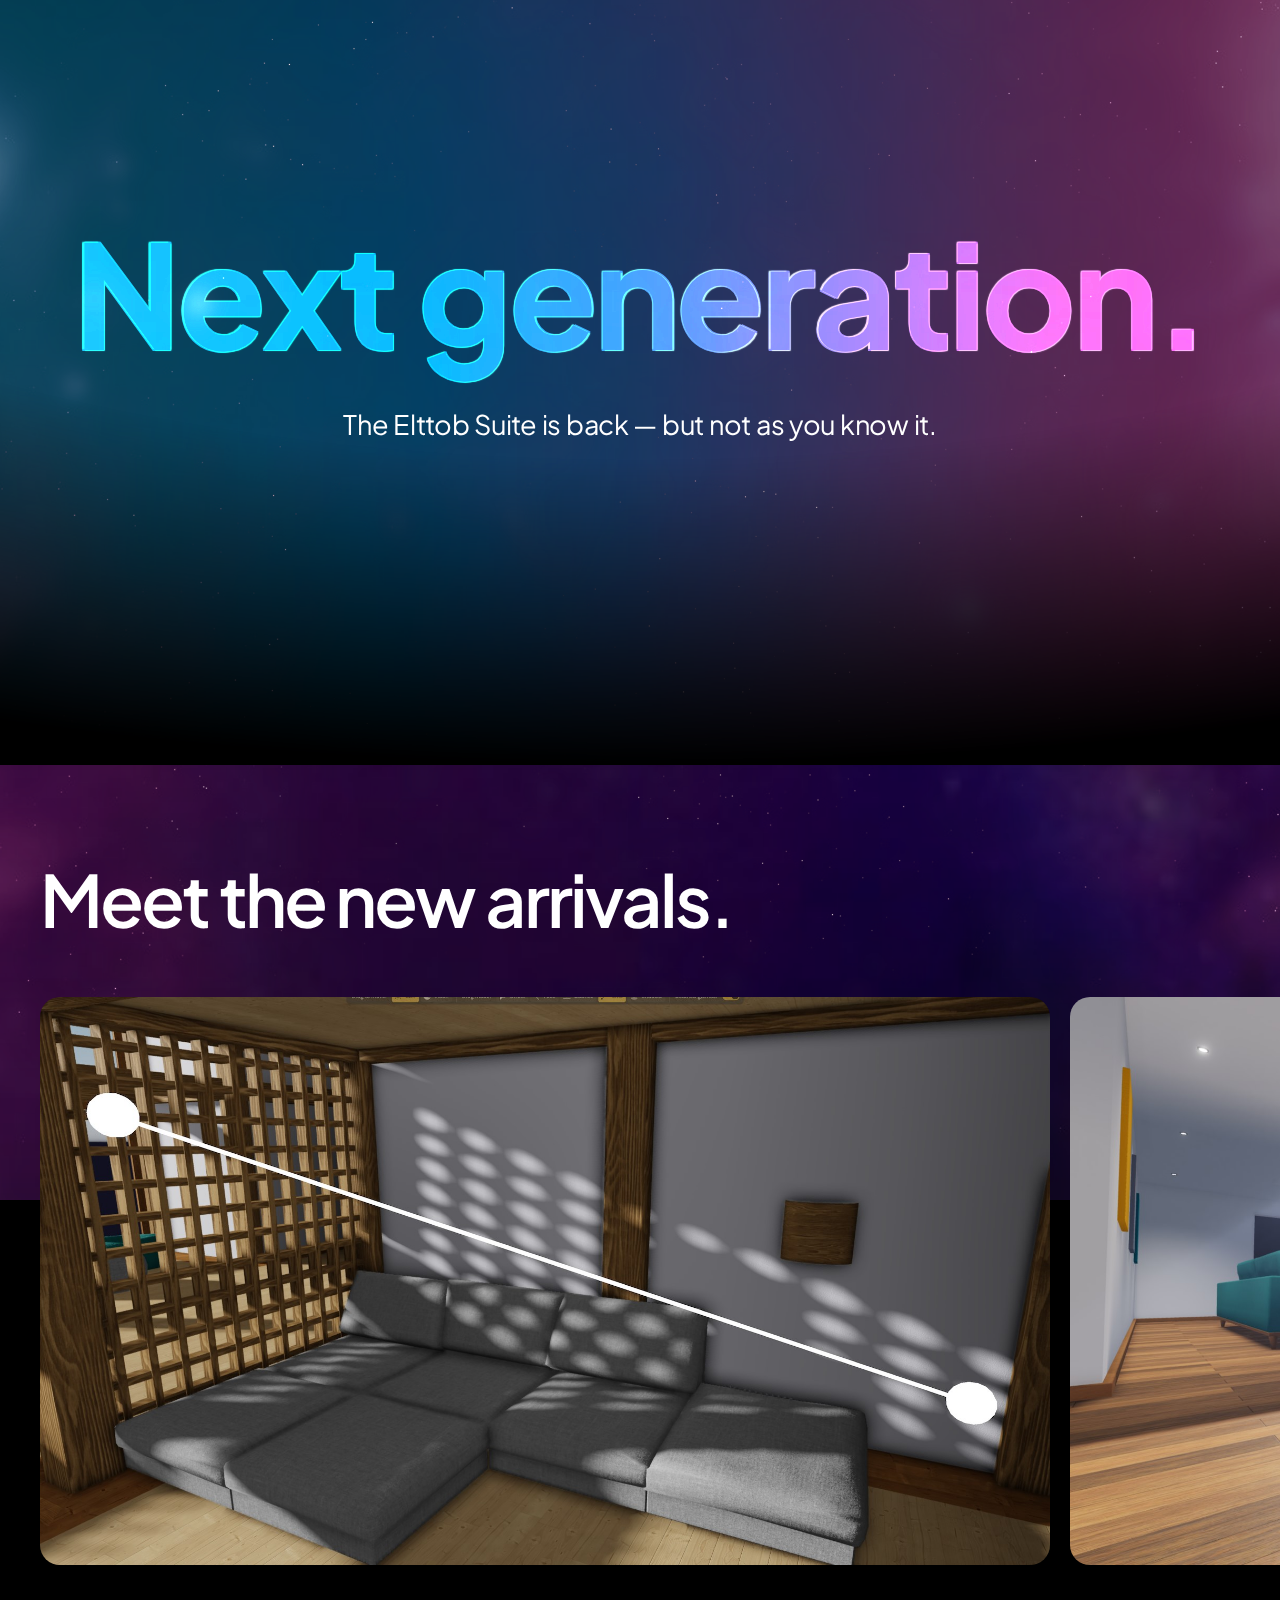
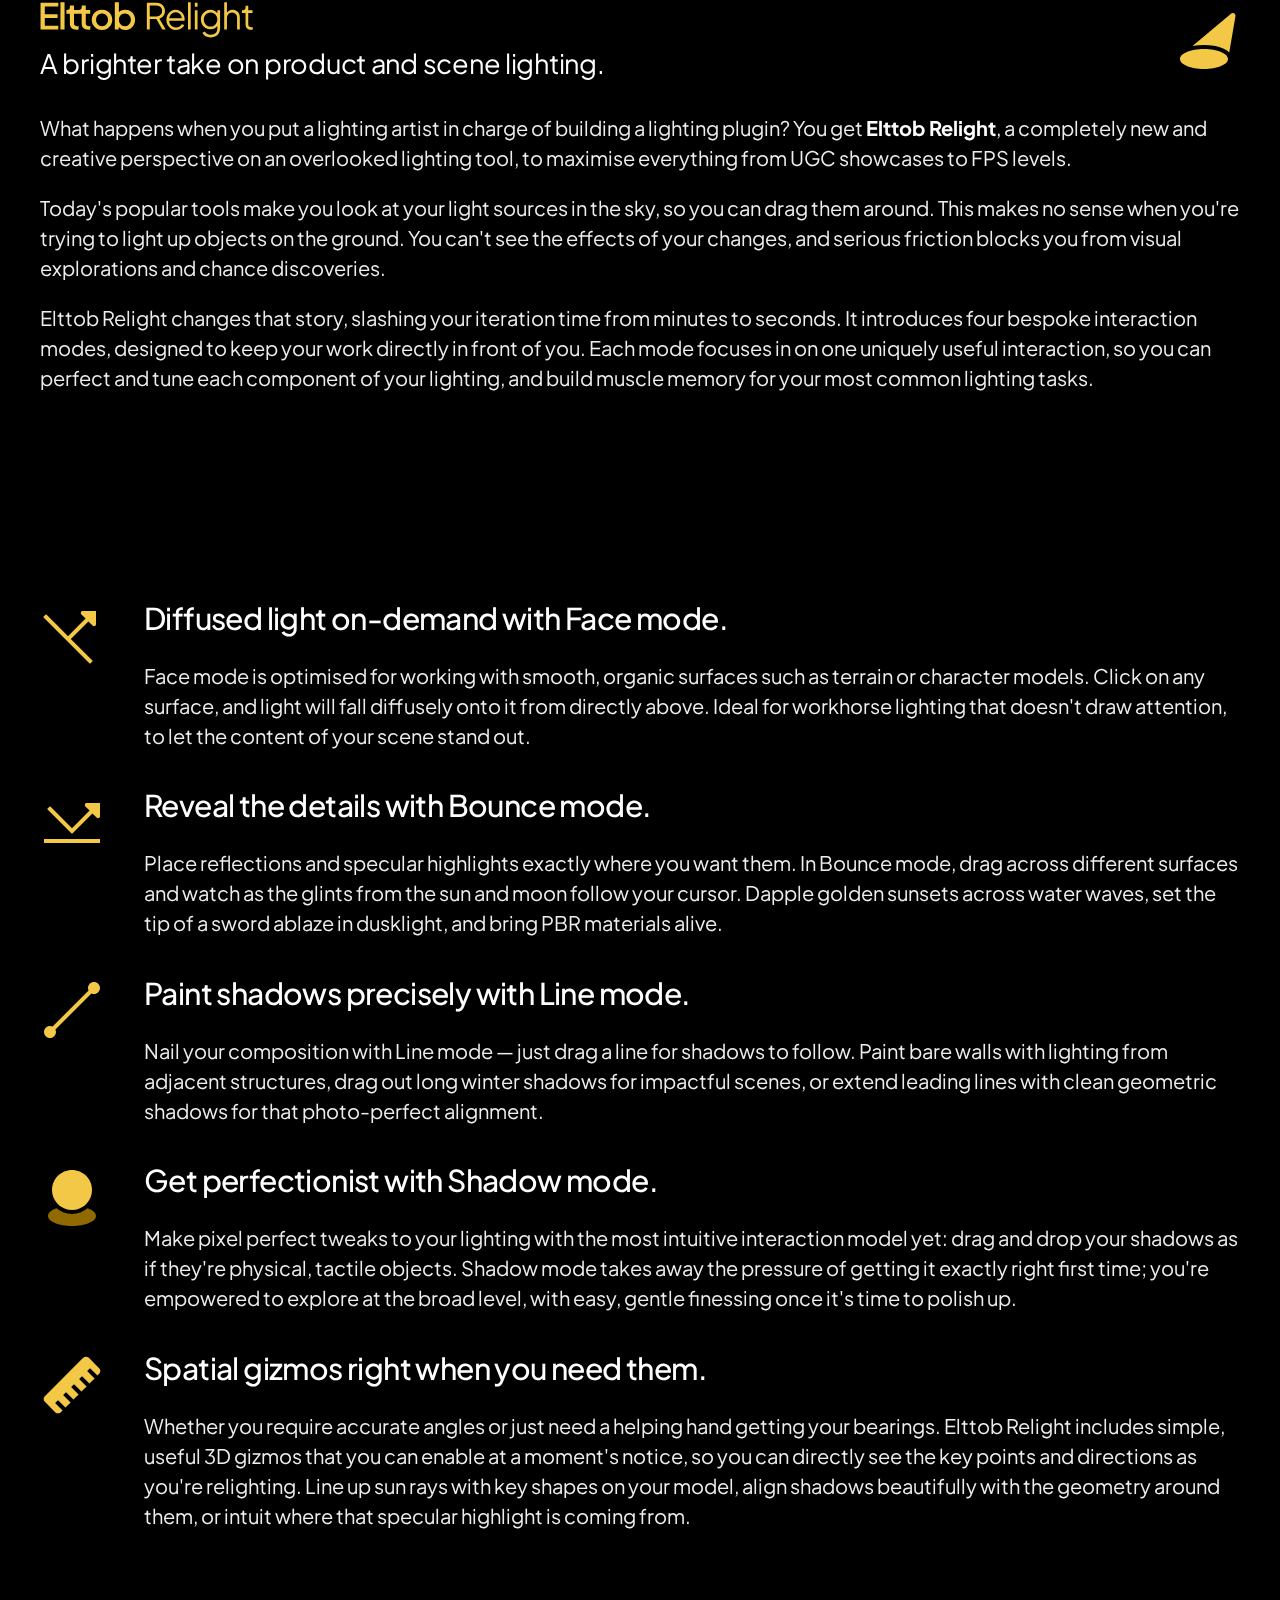
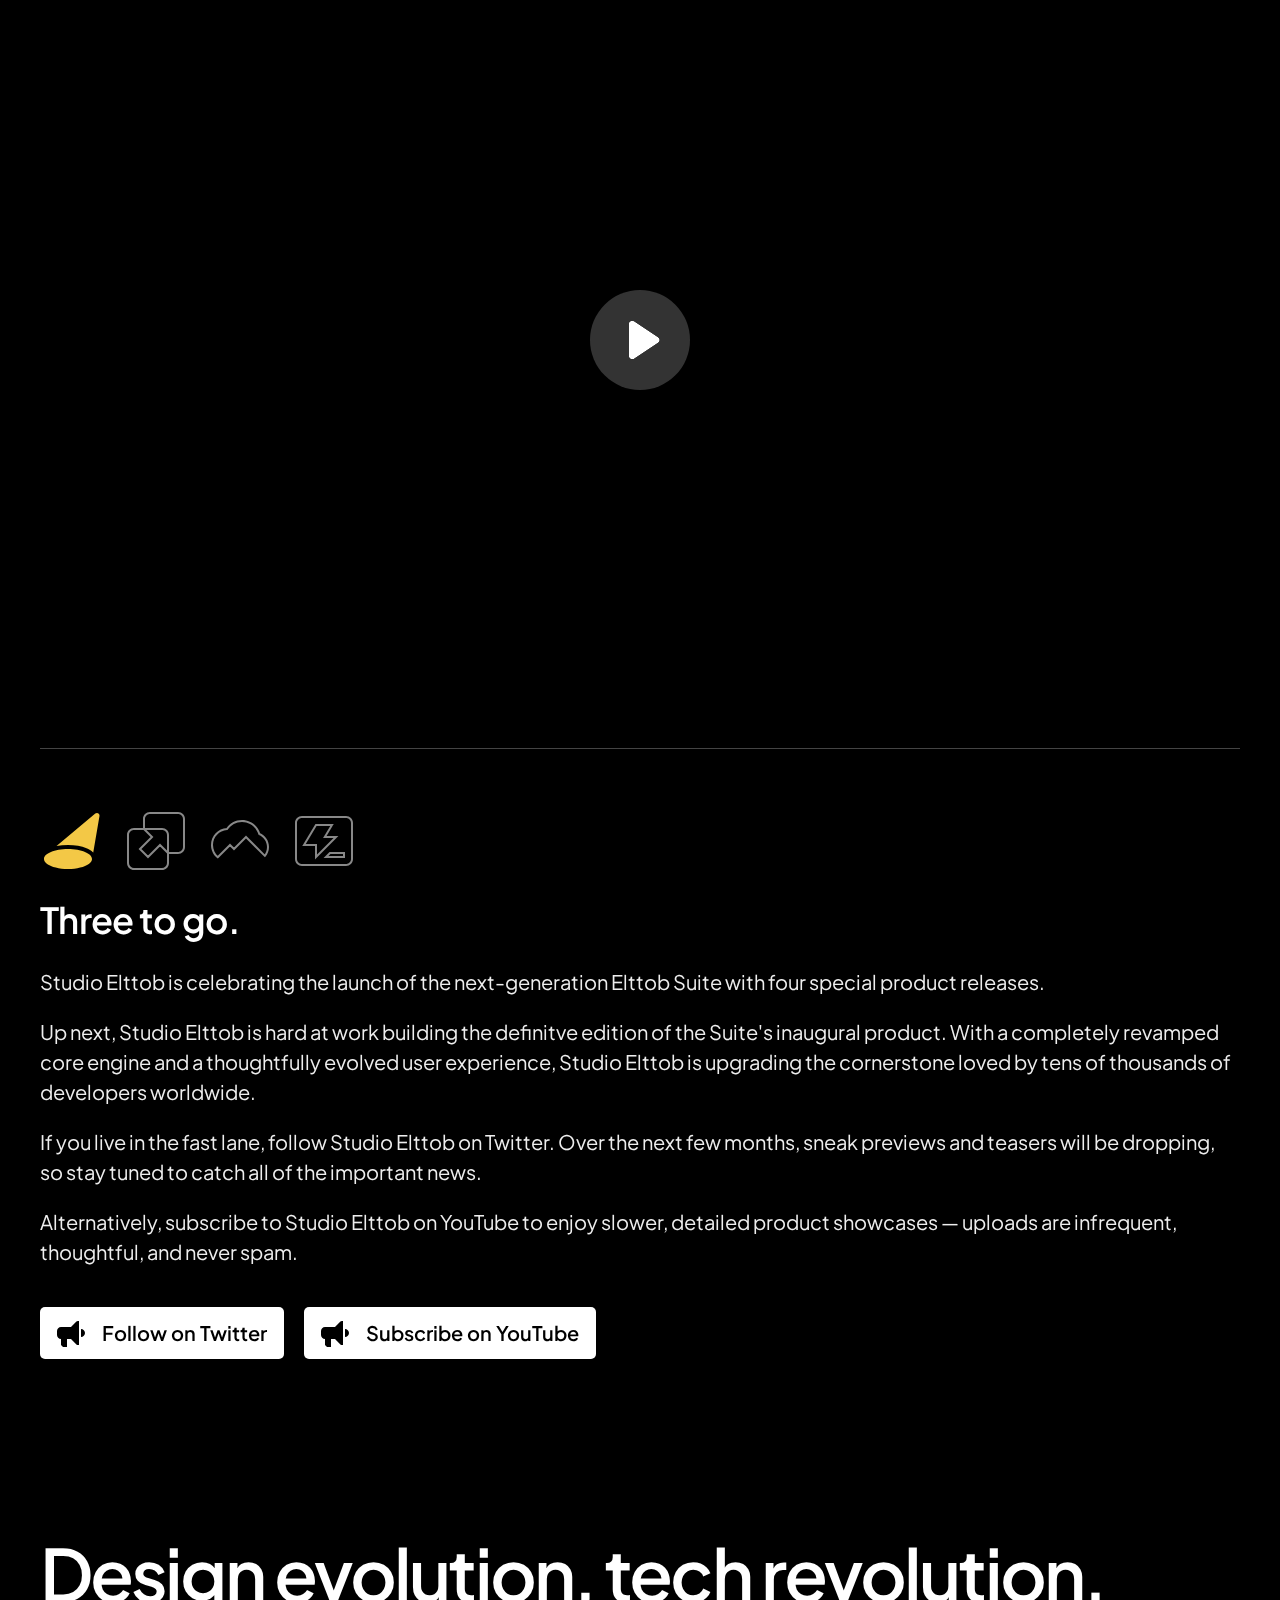
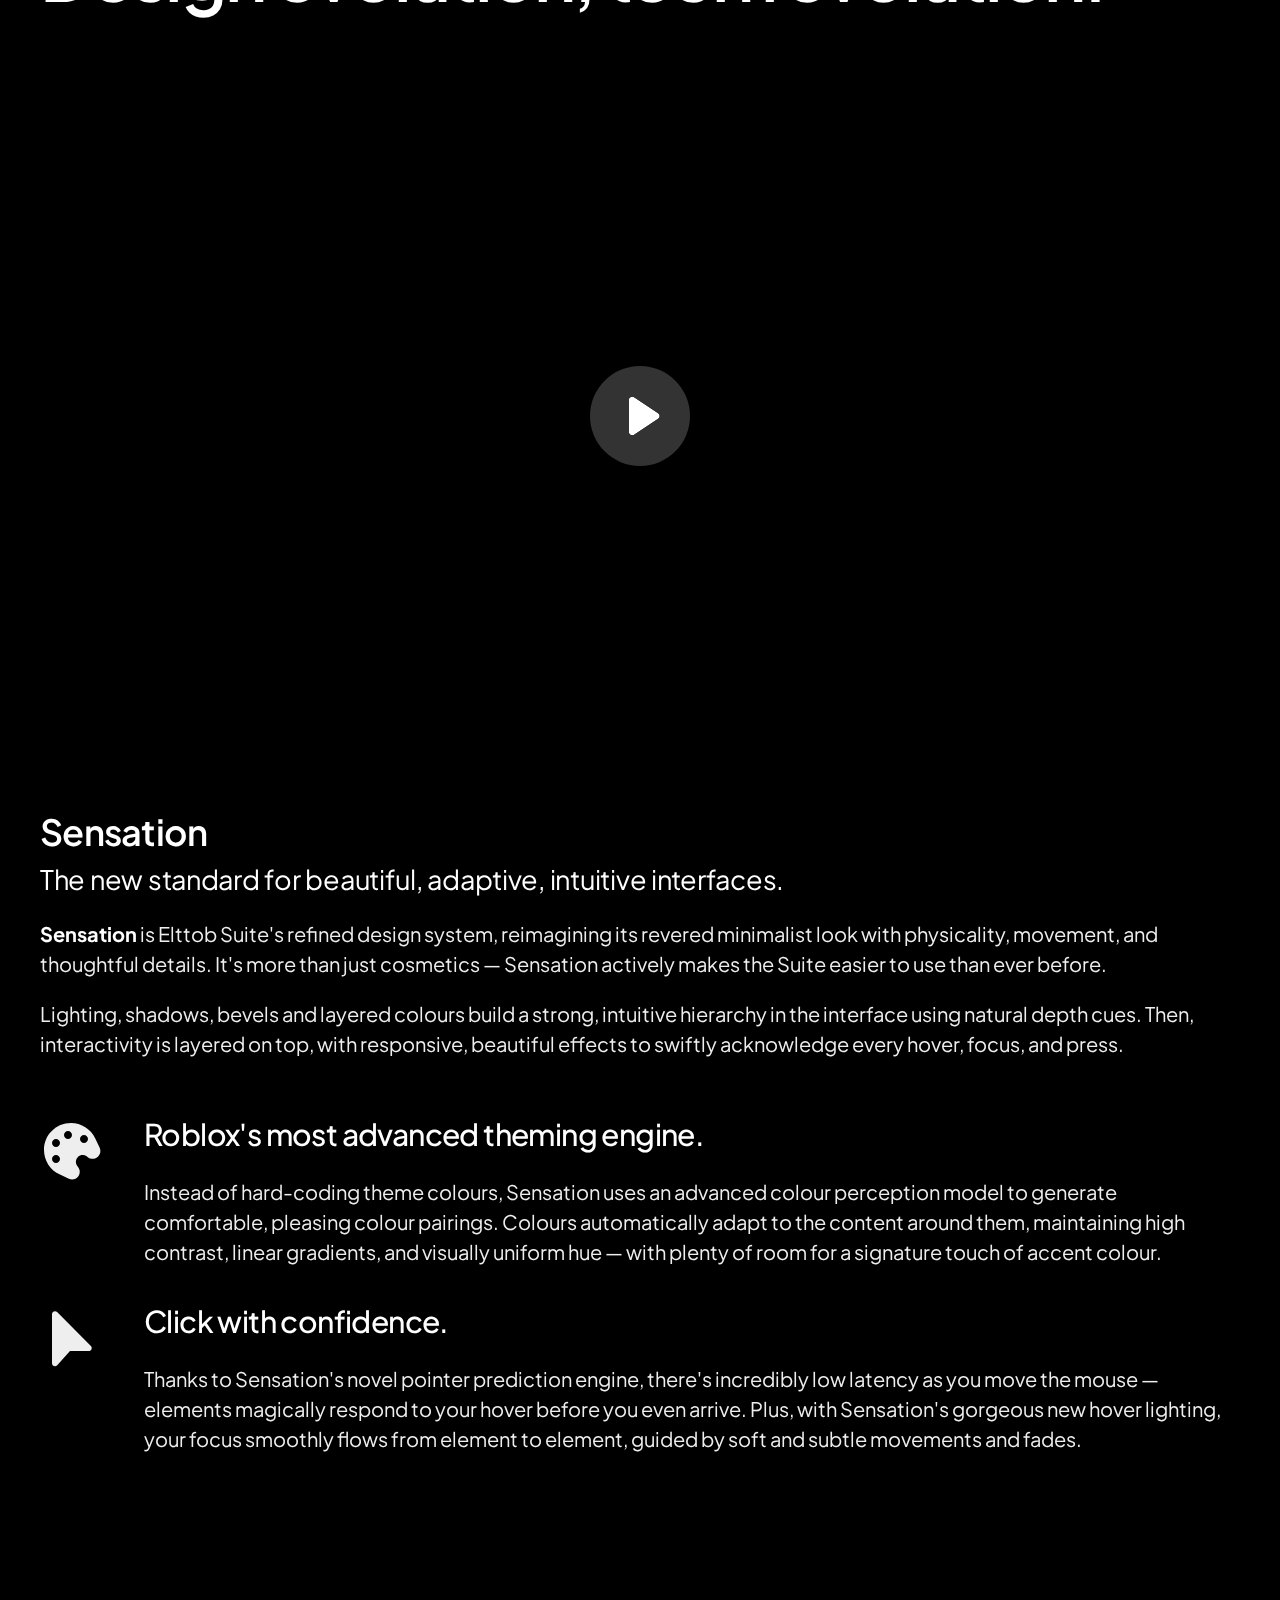
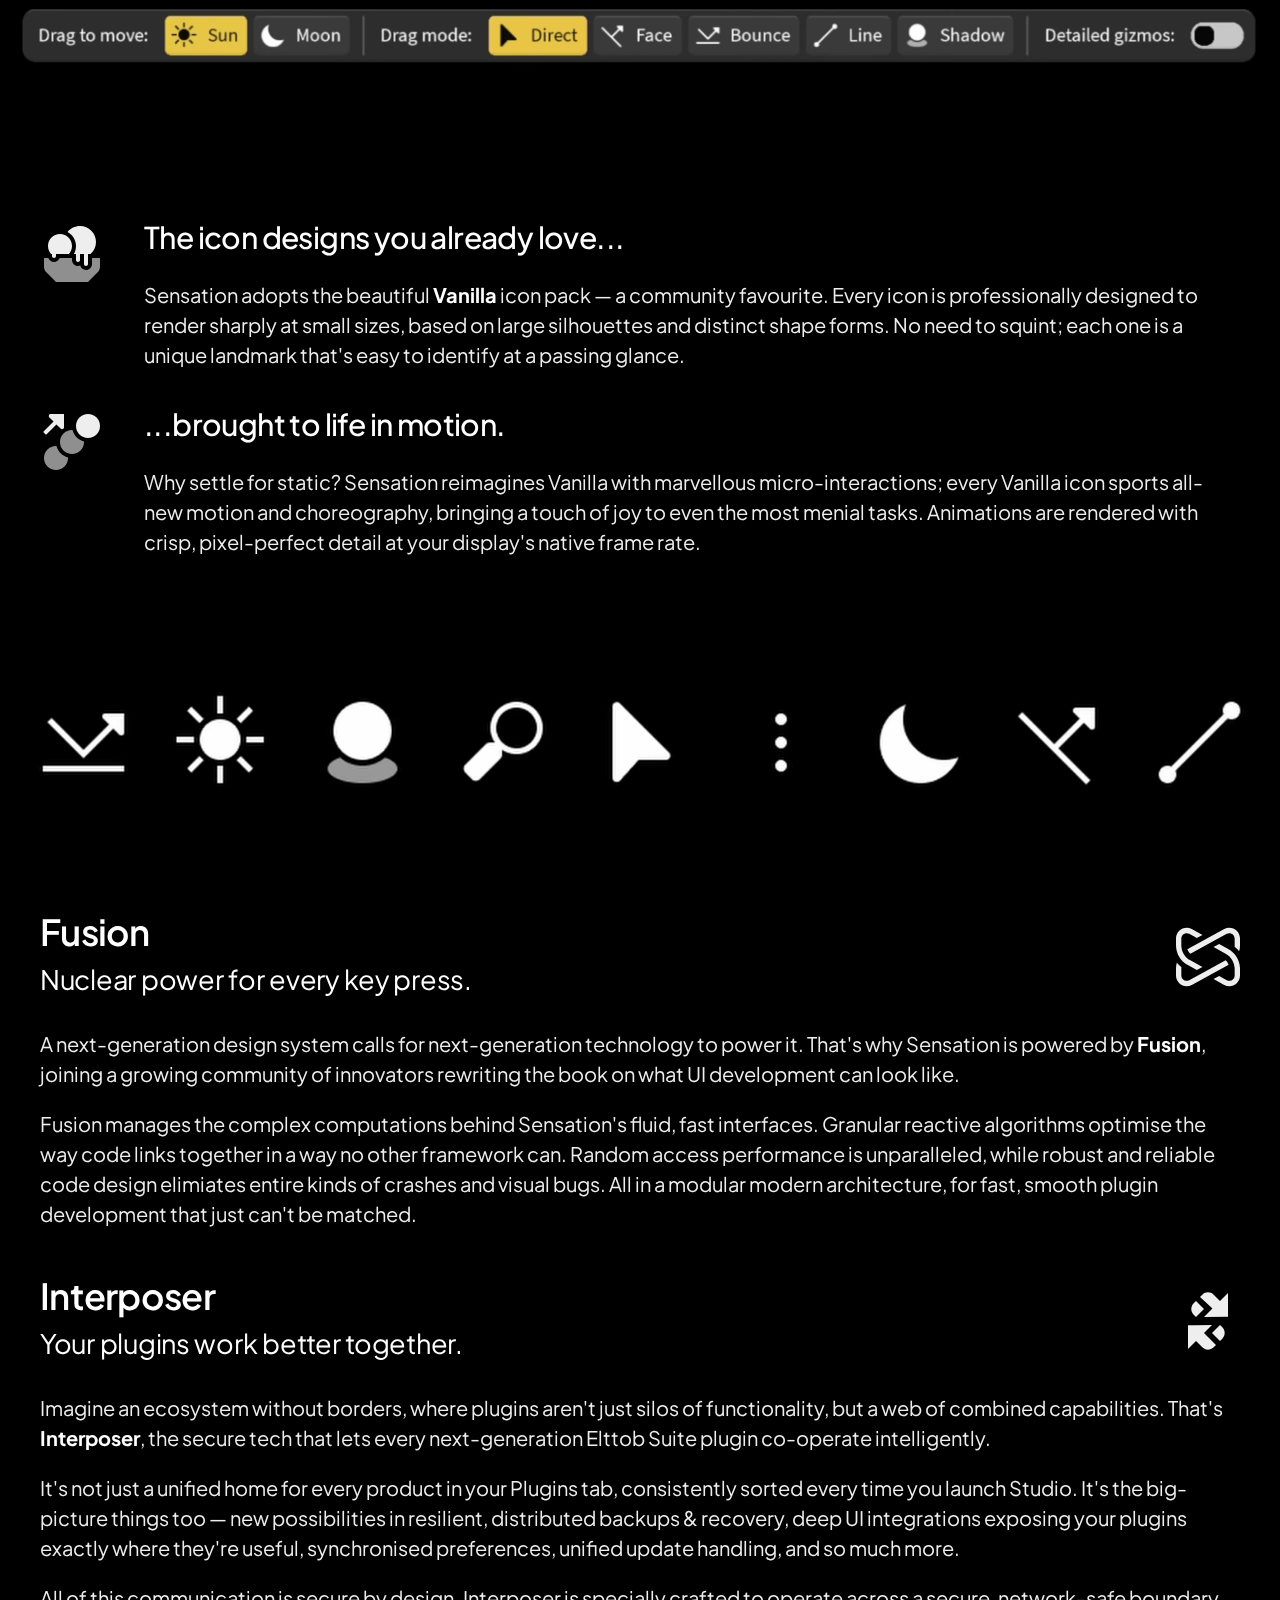
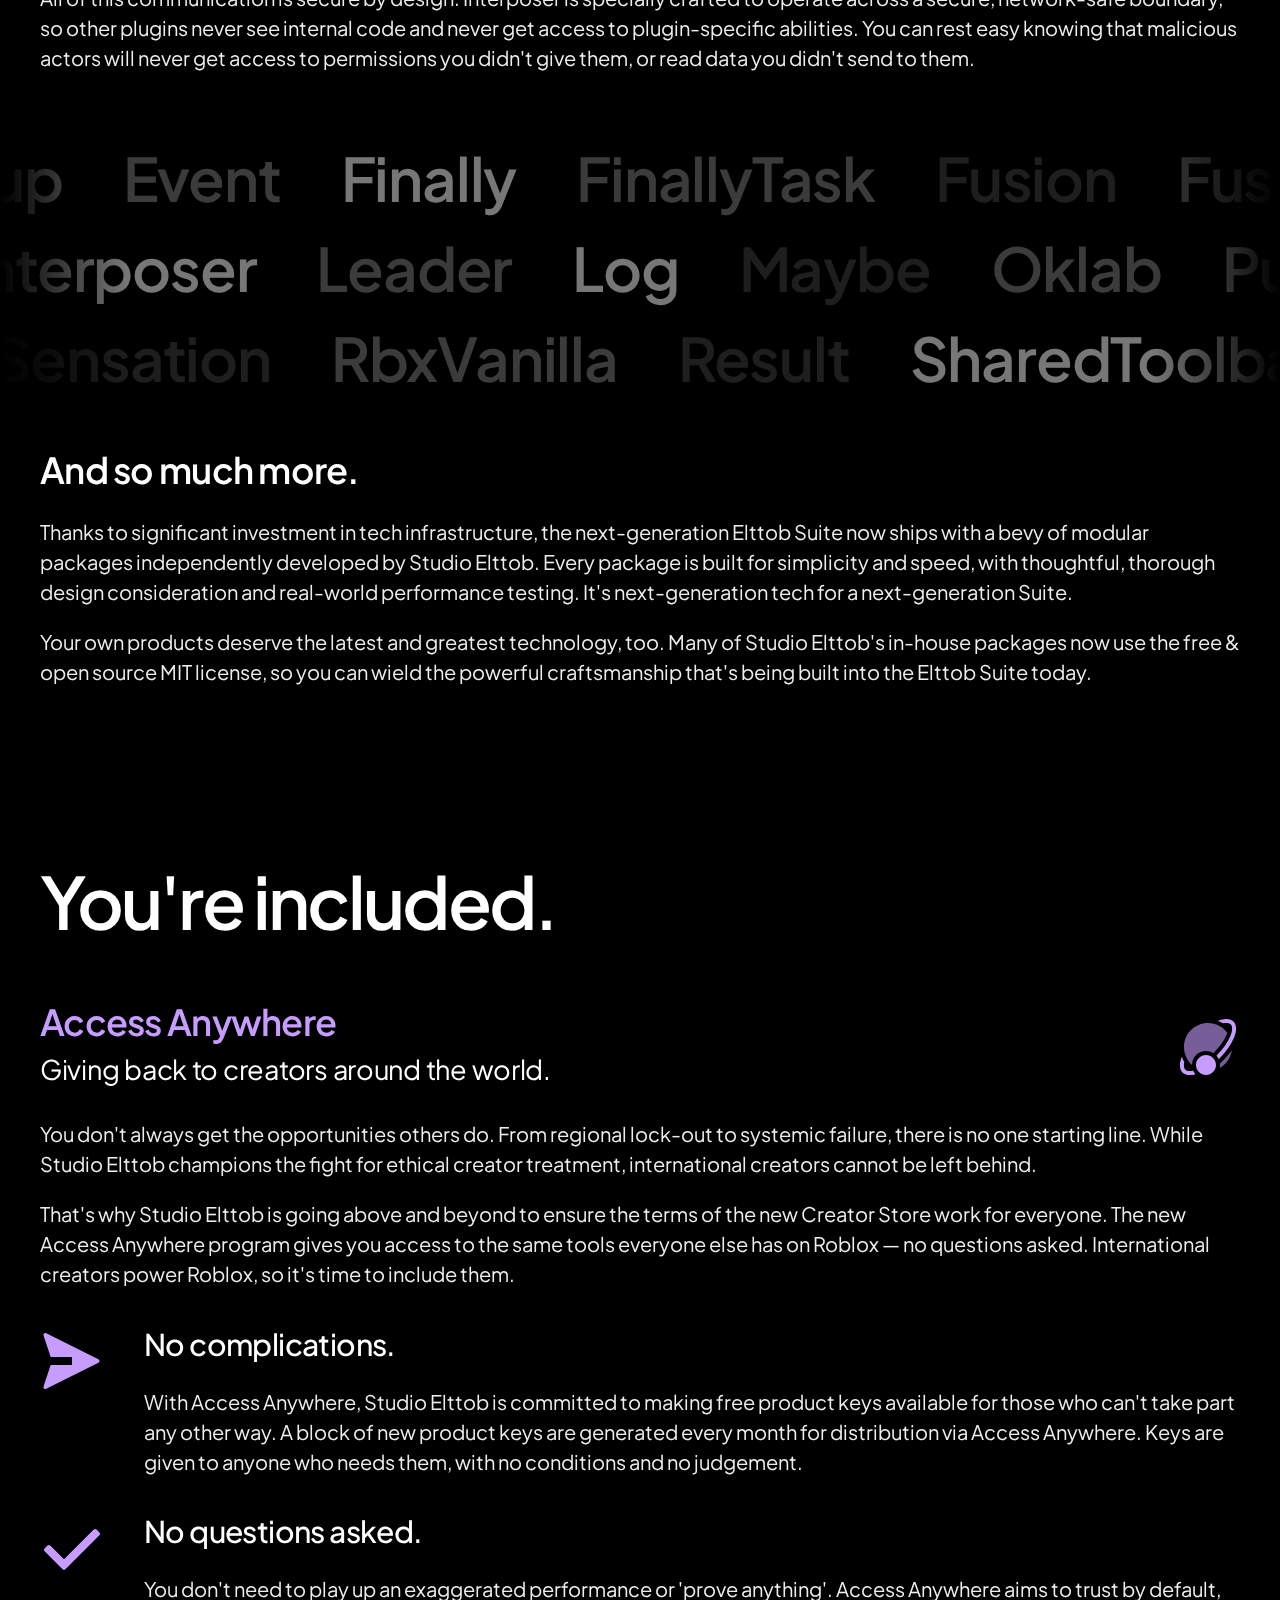
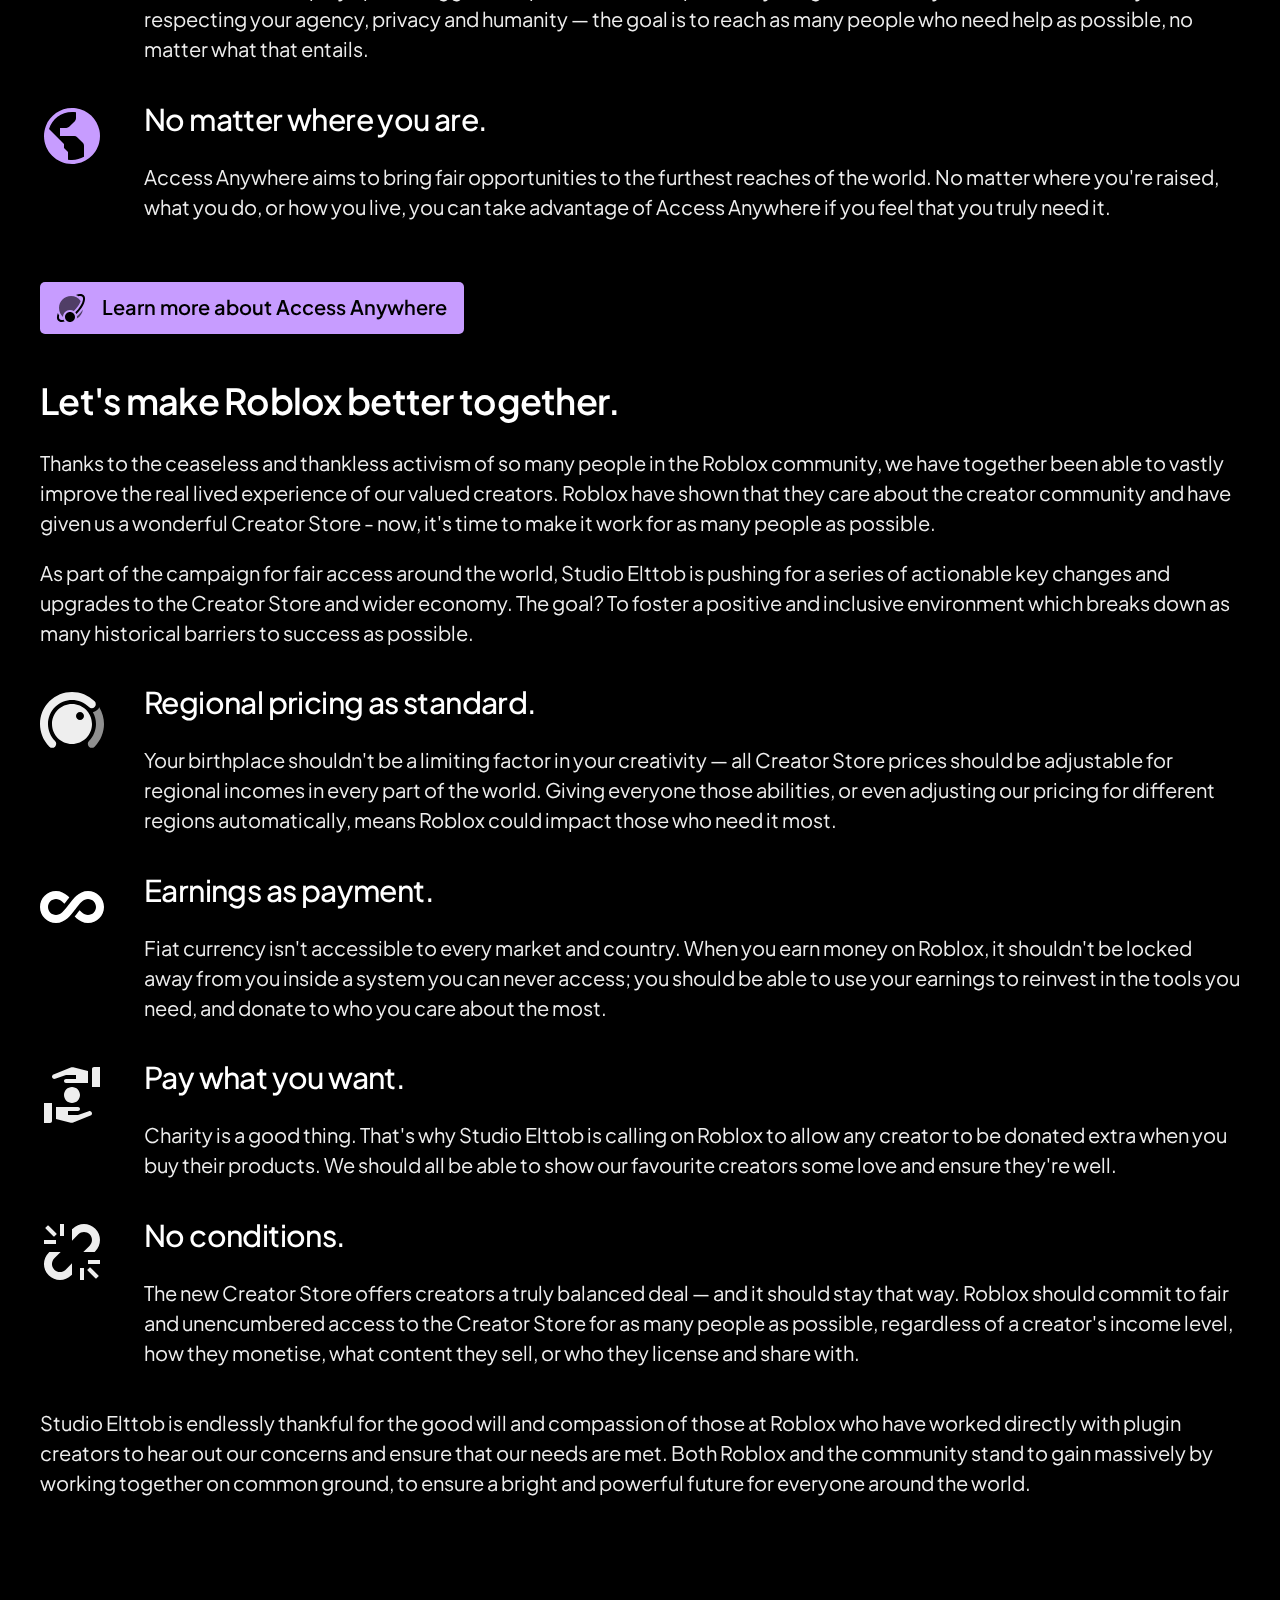
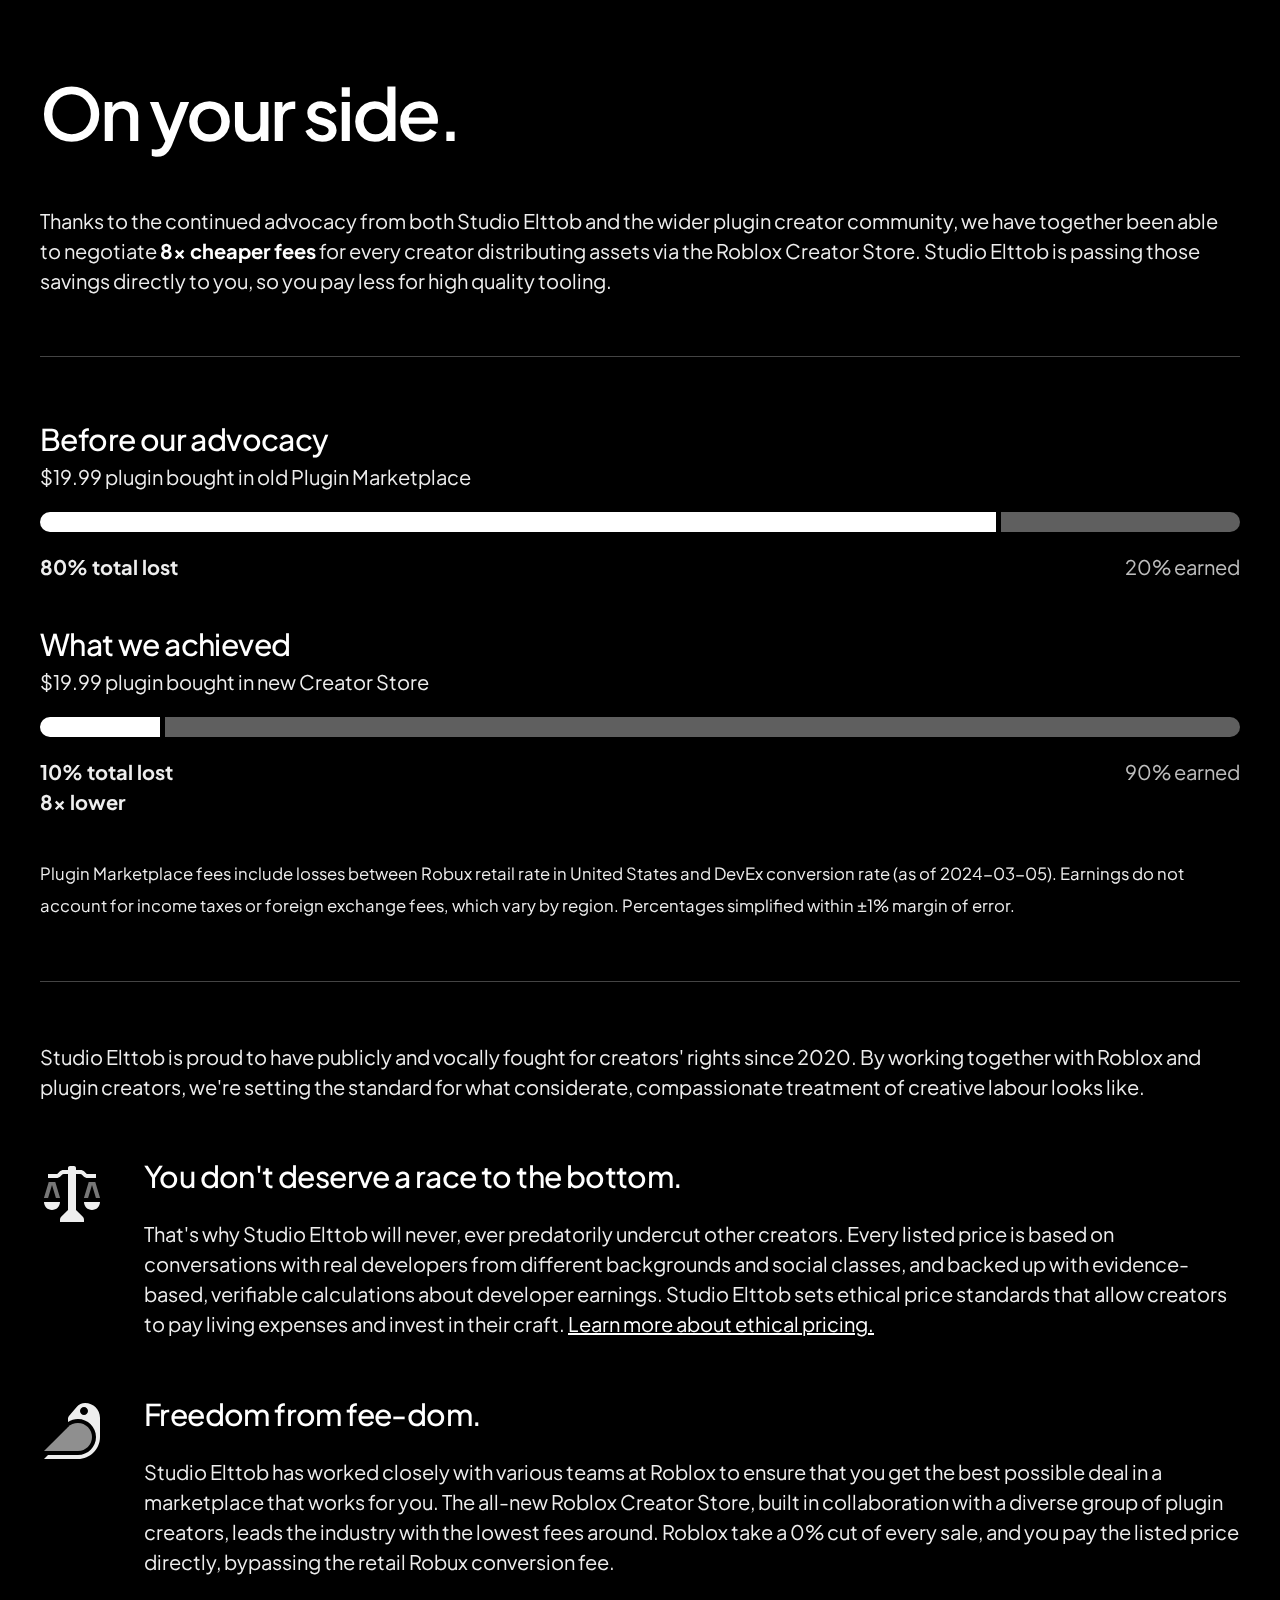
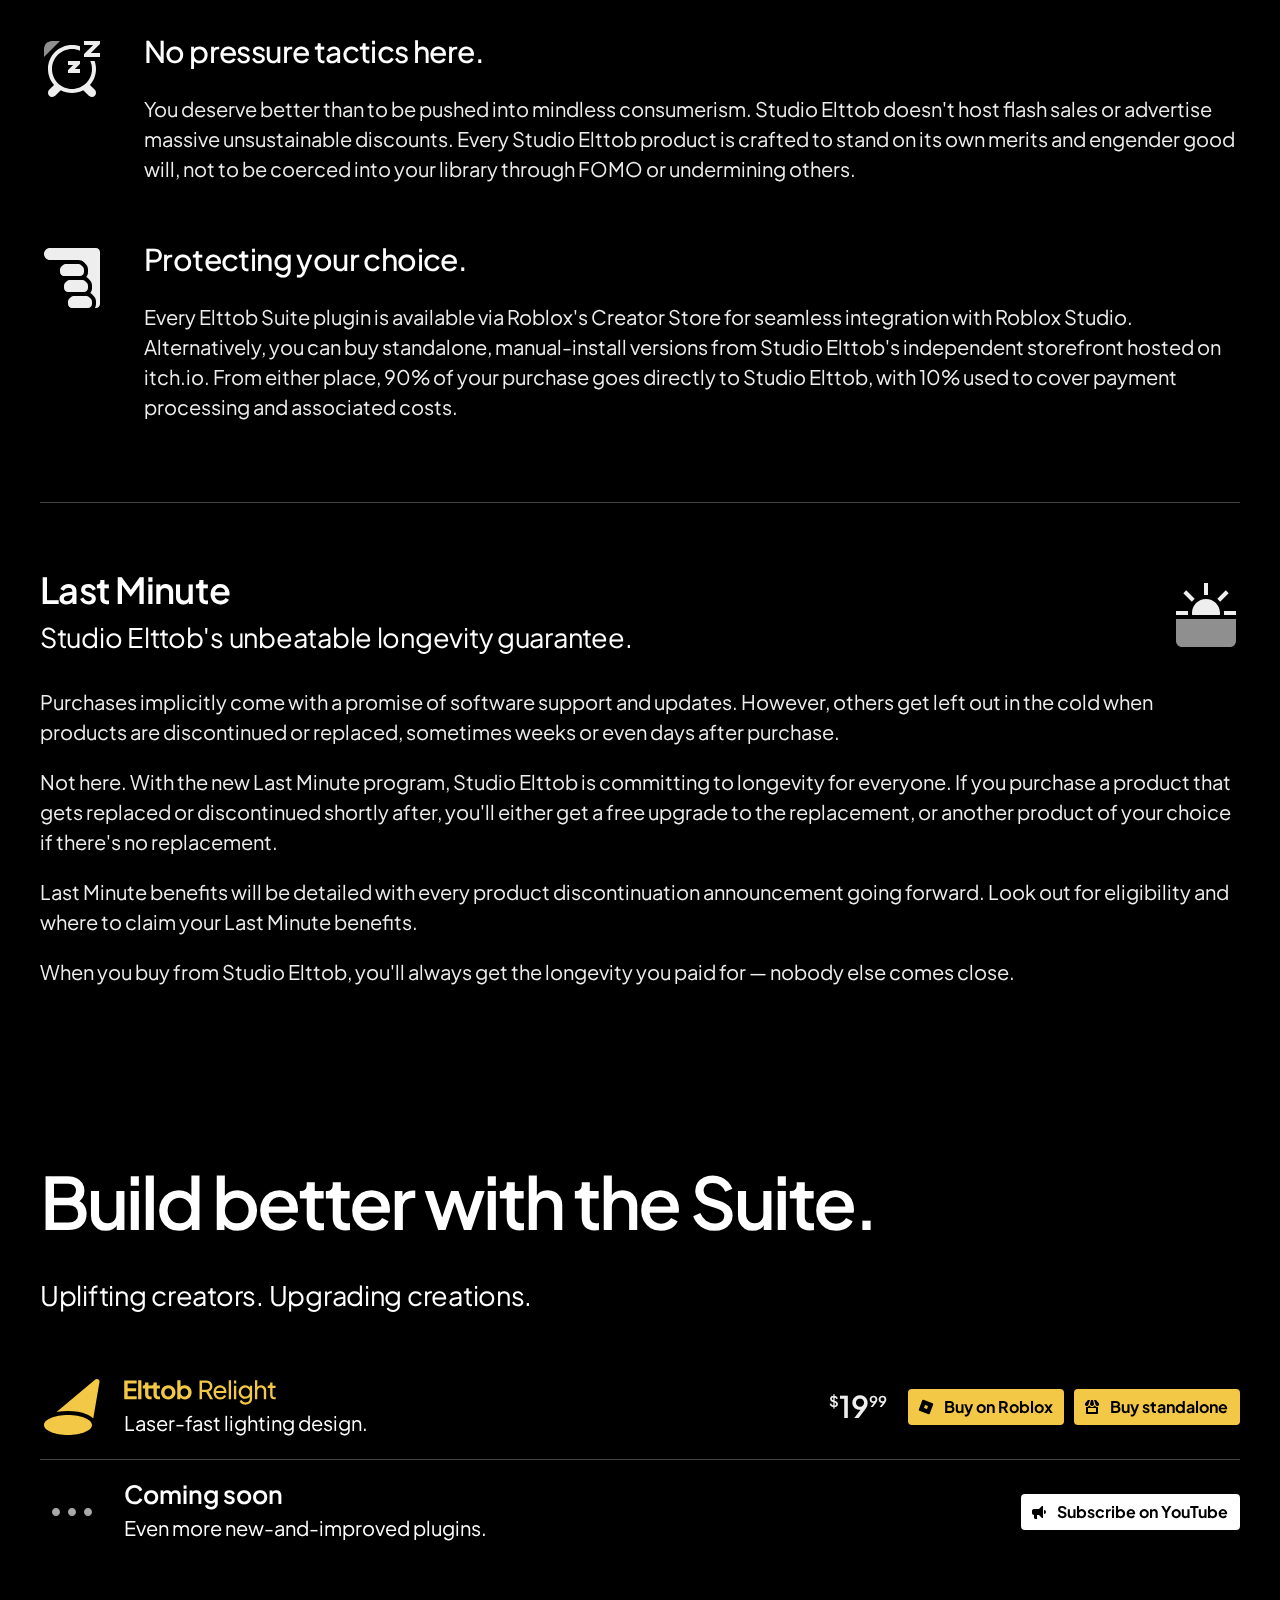
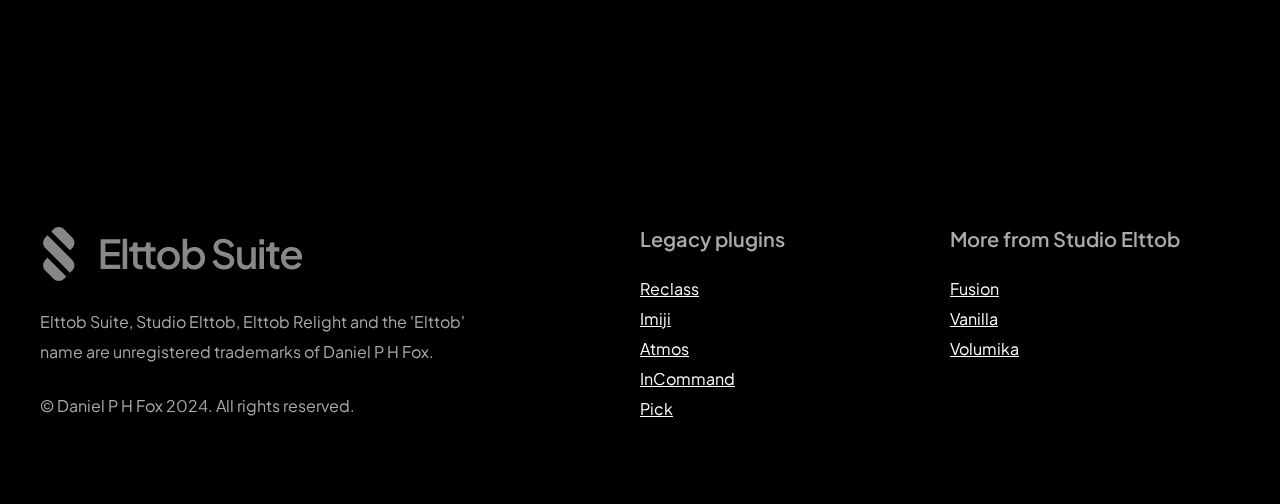
==== next-generation/index.html @ 1041ecb8 "Next-generation launch" ====
<!DOCTYPE html>
<html lang="en">
	<head>
		<meta charset="UTF-8">
		<meta http-equiv="X-UA-Compatible" content="IE=edge">
		<meta name="viewport" content="width=device-width, initial-scale=1.0">
		<meta name="darkreader-lock">
		<title>Next generation &mdash; Elttob Suite</title>

		<link rel="stylesheet" href="style.css">
		<link rel="preconnect" href="https://fonts.googleapis.com">
		<link rel="preconnect" href="https://fonts.gstatic.com" crossorigin>
		<link href="https://fonts.googleapis.com/css2?family=Plus+Jakarta+Sans:ital,wght@0,200..800;1,200..800&display=swap" rel="stylesheet">
		<link rel="icon" href="favicon.svg">
		<link rel="stylesheet" href="lib/lite-youtube-embed-v0.3.0/lite-yt-embed.css" />
		<script fetchpriority="low" defer src="lib/lite-youtube-embed-v0.3.0/lite-yt-embed.js"></script>
		<script src="gallery.js" defer></script>
	</head>
	<body>
		<header>
			<div class="background-fade">
				<div></div>
				<div></div>
				<div></div>
			</div>
			<hgroup>
				<h1>Next generation.</h1>
				<p>The Elttob Suite is back &mdash; but not as you know it.</p>
			</hgroup>
		</header>

		<article>
			<hgroup>
				<h2>Meet the new arrivals.</h2>
			</hgroup>
			<article style="--accent: #F3C846;">
				<section class="gallery">
					<img width="1920" height="1080" src="gallery/relight/1.jpg" alt="">
					<img width="1920" height="1080" src="gallery/relight/3.jpg" alt="">
					<img width="1920" height="1080" src="gallery/relight/5.jpg" alt="">
					<img width="1920" height="1080" src="gallery/relight/2.jpg" alt="">
					<img width="1920" height="1080" src="gallery/relight/4.jpg" alt="">
					<img width="1920" height="1080" src="gallery/relight/6.jpg" alt="">
				</section>
				<hgroup>
					<img src="icons/relight/plugin.svg" alt="Relight icon">
					<h3><img class="wordmark" src="logos/relight.svg" alt="Elttob Relight"></h3>
					<p>A brighter take on product and scene lighting.</p>
				</hgroup>
				<p>
					What happens when you put a lighting artist in charge of building a lighting plugin? You get
					<em>Elttob Relight</em>, a completely new and creative perspective on an overlooked lighting tool,
					to maximise everything from UGC showcases to FPS levels.
				</p>
				<p>
					Today's popular tools make you look at your light sources in the sky, so you can drag them around.
					This makes no sense when you're trying to light up objects on the ground. You can't see the effects
					of your changes, and serious friction blocks you from visual explorations and chance discoveries.
				</p>
				<p>
					Elttob Relight changes that story, slashing your iteration time from minutes to seconds. It
					introduces four bespoke interaction modes, designed to keep your work directly in front of you. Each
					mode focuses in on one uniquely useful interaction, so you can perfect and tune each component of
					your lighting, and build muscle memory for your most common lighting tasks.
				</p>
				<video tabindex="-1" src="video/relight-demo.webm" loop autoplay muted></video>
				<section class="icon-breakout">
					<img src="icons/relight/face-mode.svg" alt="Face mode icon">
					<h4>Diffused light on-demand with Face mode.</h4>
					<p>
						Face mode is optimised for working with smooth, organic surfaces such as terrain or
						character models. Click on any surface, and light will fall diffusely onto it from directly
						above. Ideal for workhorse lighting that doesn't draw attention, to let the content of your
						scene stand out.
					</p>
				</section>
				<section class="icon-breakout">
					<img src="icons/relight/bounce-mode.svg" alt="Bounce mode icon">
					<h4>Reveal the details with Bounce mode.</h4>
					<p>
						Place reflections and specular highlights exactly where you want them. In Bounce mode, drag
						across different surfaces and watch as the glints from the sun and moon follow your cursor.
						Dapple golden sunsets across water waves, set the tip of a sword ablaze in dusklight, and
						bring PBR materials alive.
					</p>
				</section>
				<section class="icon-breakout">
					<img src="icons/relight/line-mode.svg" alt="Line mode icon">
					<h4>Paint shadows precisely with Line mode.</h4>
					<p>
						Nail your composition with Line mode &mdash; just drag a line for shadows to follow. Paint bare
						walls with lighting from adjacent structures, drag out long winter shadows for impactful
						scenes, or extend leading lines with clean geometric shadows for that photo-perfect alignment.
					</p>
				</section>
				<section class="icon-breakout">
					<img src="icons/relight/shadow-mode.svg" alt="Shadow mode icon">
					<h4>Get perfectionist with Shadow mode.</h4>
					<p>
						Make pixel perfect tweaks to your lighting with the most intuitive interaction model yet: drag
						and drop your shadows as if they're physical, tactile objects. Shadow mode takes away the 
						pressure of getting it exactly right first time; you're empowered to explore at the broad level,
						with easy, gentle finessing once it's time to polish up.
					</p>
				</section>
				<section class="icon-breakout">
					<img src="icons/relight/gizmos.svg" alt="Gizmos icon">
					<h4>Spatial gizmos right when you need them.</h4>
					<p>
						Whether you require accurate angles or just need a helping hand getting your bearings. Elttob
						Relight includes simple, useful 3D gizmos that you can enable at a moment's notice, so you can
						directly see the key points and directions as you're relighting. Line up sun rays with key
						shapes on your model, align shadows beautifully with the geometry around them, or intuit where
						that specular highlight is coming from.
					</p>
				</section>
			</article>
			<lite-youtube videoid="niTctBjDBb0"></lite-youtube>
			<hr>
			<article>
				<section class="icon-row">
					<img src="icons/relight/plugin.svg" alt="Relight icon">
					<img src="icons/new-plugin/plugin1.svg" alt="New plugin icon">
					<img src="icons/new-plugin/plugin2.svg" alt="New plugin icon">
					<img src="icons/new-plugin/plugin3.svg" alt="New plugin icon">
				</section>
				<hgroup>
					<h3>Three to go.</h3>
				</hgroup>
				<p>
					Studio Elttob is celebrating the launch of the next-generation Elttob Suite with four special
					product releases.
				</p>
				<p>
					Up next, Studio Elttob is hard at work building the definitve edition of the Suite's inaugural 
					product. With a completely revamped core engine and a thoughtfully evolved user experience, Studio
					Elttob is upgrading the cornerstone loved by tens of thousands of developers worldwide.
				</p>
				<p>
					If you live in the fast lane, follow Studio Elttob on Twitter. Over the next few months, sneak
					previews and teasers will be dropping, so stay tuned to catch all of the important news.
				</p>
				<p>
					Alternatively, subscribe to Studio Elttob on YouTube to enjoy slower, detailed product showcases 
					&mdash; uploads are infrequent, thoughtful, and never spam.
				</p>
				<nav>
					<a href="https://elttob.uk/go/twitter/elttob" class="button with-icon" style="--icon: url('icons/megaphone.svg');">
						Follow on Twitter
					</a>
					<a href="https://elttob.uk/go/youtube/elttob" class="button with-icon" style="--icon: url('icons/megaphone.svg');">
						Subscribe on YouTube
					</a>
				</nav>
			</article>
		</article>

		<article>
			<hgroup>
				<h2>Design evolution, tech revolution.</h2>
			</hgroup>

			<lite-youtube videoid="AHdq_kVLTAw"></lite-youtube>

			<article>
				<hgroup>
					<h3>Sensation</h3>
					<p>The new standard for beautiful, adaptive, intuitive interfaces.</p>
				</hgroup>
				<p>
					<em>Sensation</em> is Elttob Suite's refined design system, reimagining its revered minimalist look
					with physicality, movement, and thoughtful details. It's more than just cosmetics &mdash; Sensation 
					actively makes the Suite easier to use than ever before.
				</p>
				<p>
					Lighting, shadows, bevels and layered colours build a strong, intuitive hierarchy in the interface
					using natural depth cues. Then, interactivity is layered on top, with responsive, beautiful
					effects to swiftly acknowledge every hover, focus, and press.
				</p>
			</article>

			<article>
				<section class="icon-breakout">
					<img src="icons/sensation/colour.svg" alt="Colour icon">
					<h4>Roblox's most advanced theming engine.</h4>
					<p>
						Instead of hard-coding theme colours, Sensation uses an advanced colour perception model to
						generate comfortable, pleasing colour pairings. Colours automatically adapt to the content
						around them, maintaining high contrast, linear gradients, and visually uniform hue &mdash; with
						plenty of room for a signature touch of accent colour.
					</p>
				</section>

				<section class="icon-breakout">
					<img src="icons/sensation/cursor.svg" alt="Cursor icon">
					<h4>Click with confidence.</h4>
					<p>
						Thanks to Sensation's novel pointer prediction engine, there's incredibly low latency as you move
						the mouse &mdash; elements magically respond to your hover before you even arrive.  Plus, with
						Sensation's gorgeous new hover lighting, your focus smoothly flows from element to element,
						guided by soft and subtle movements and fades.
					</p>
				</section>
			</article>

			<video tabindex="-1" src="video/sensation.webm" loop autoplay muted></video>

			<article>
				<section class="icon-breakout">
					<img src="icons/sensation/vanilla.svg" alt="Vanilla icon">
					<h4>The icon designs you already love...</h4>
					<p>
						Sensation adopts the beautiful <em>Vanilla</em> icon pack &mdash; a community favourite. Every 
						icon is professionally designed to render sharply at small sizes, based on large silhouettes
						and distinct shape forms. No need to squint; each one is a unique landmark that's easy to
						identify at a passing glance.
					</p>
				</section>
				<section class="icon-breakout">
					<img src="icons/sensation/animation.svg" alt="Animation icon">
					<h4>...brought to life in motion.</h4>
					<p>
						Why settle for static? Sensation reimagines Vanilla with marvellous micro-interactions; every
						Vanilla icon sports all-new motion and choreography, bringing a touch of joy to even the most
						menial tasks. Animations are rendered with crisp, pixel-perfect detail at your display's native
						frame rate.
					</p>
				</section>
			</article>

			<video tabindex="-1" src="video/dynamic-icons.webm" loop autoplay muted></video>

			<article>
				<hgroup>
					<img src="icons/sensation/fusion.svg" alt="Fusion icon">
					<h3>Fusion</h3>
					<p>Nuclear power for every key press.</p>
				</hgroup>
				<p>
					A next-generation design system calls for next-generation technology to power it. That's why
					Sensation is powered by <em>Fusion</em>, joining a growing community of innovators rewriting the
					book on what UI development can look like.
				</p>
				<p>
					Fusion manages the complex computations behind Sensation's fluid, fast interfaces. Granular reactive
					algorithms optimise the way code links together in a way no other framework can. Random access
					performance is unparalleled, while robust and reliable code design elimiates entire kinds of crashes
					and visual bugs. All in a modular modern architecture, for fast, smooth plugin development that just
					can't be matched.
				</p>
			</article>

			<article>
				<hgroup>
					<img src="icons/sensation/interposer.svg" alt="Interposer icon">
					<h3>Interposer</h3>
					<p>Your plugins work better together.</p>
				</hgroup>
				<p>
					Imagine an ecosystem without borders, where plugins aren't just silos of functionality, but a web
					of combined capabilities. That's <em>Interposer</em>, the secure tech that lets every
					next-generation Elttob Suite plugin co-operate intelligently.
				</p>
				<p>
					It's not just a unified home for every product in your Plugins tab, consistently sorted every time
					you launch Studio. It's the big-picture things too &mdash; new possibilities in resilient, 
					distributed backups & recovery, deep UI integrations exposing your plugins
					exactly where they're useful, synchronised preferences, unified update handling, and so much more.
				</p>
				<p>
					All of this communication is secure by design. Interposer is specially crafted to operate across a 
					secure, network-safe boundary, so other plugins never see internal code and never get access to
					plugin-specific abilities. You can rest easy knowing that malicious actors will never get access
					to permissions you didn't give them, or read data you didn't send to them.
				</p>
			</article>

			<article>
				<section class="word-stream">
					<ul>
						<li>doCleanup</li>
						<li>Event</li>
						<li>Finally</li>
						<li>FinallyTask</li>
						<li>Fusion</li>
						<li>FusionOklab</li>
					</ul>
					<ul>
						<li>fzy</li>
						<li>Interposer</li>
						<li>Leader</li>
						<li>Log</li>
						<li>Maybe</li>
						<li>Oklab</li>
						<li>PushPull</li>
					</ul>
					<ul>
						<li>Radium</li>
						<li>RbxSensation</li>
						<li>RbxVanilla</li>
						<li>Result</li>
						<li>SharedToolbar</li>
						<li>Tabby</li>
						<li>ty</li>
					</ul>
				</section>
				<hgroup>
					<h3>And so much more.</h3>
				</hgroup>
				<p>
					Thanks to significant investment in tech infrastructure, the next-generation Elttob Suite now ships
					with a bevy of modular packages independently developed by Studio Elttob. Every package is built for
					simplicity and speed, with thoughtful, thorough design consideration and real-world performance
					testing. It's next-generation tech for a next-generation Suite.
				</p>
				<p>
					Your own products deserve the latest and greatest technology, too. Many of Studio Elttob's in-house
					packages now use the free & open source MIT license, so you can wield the powerful craftsmanship 
					that's being built into the Elttob Suite today.
				</p>
			</article>
		</article>

		<article>
			<hgroup>
				<h2>You're included.</h2>
			</hgroup>
			<article
				class="fullscreen-bg with-fg"
				style="
					--accent: #c79cff;
					--fullscreen-bg: url('hero/access-anywhere.jpg');
					--fullscreen-fg: url('hero/access-anywhere-fg.jpg');
				"
			>
				<hgroup>
					<img src="icons/access-anywhere/icon.svg" alt="Access Anywhere icon">
					<h3>Access Anywhere</h3>
					<p>Giving back to creators around the world.</p>
				</hgroup>
				<p>
					You don't always get the opportunities others do. From regional lock-out to systemic failure, 
					there is no one starting line. While Studio Elttob champions the fight for ethical creator 
					treatment, international creators cannot be left behind.
				</p>
				<p>
					That's why Studio Elttob is going above and beyond to ensure the terms of the new Creator Store work
					for everyone. The new Access Anywhere program gives you access to the same tools everyone else has 
					on Roblox &mdash; no questions asked. International creators power Roblox, so it's time to include
					them.
				</p>
				<section class="icon-breakout">
					<img src="icons/access-anywhere/simple.svg" alt="Paper airplane icon">
					<h4>No complications.</h4>
					<p>
						With Access Anywhere, Studio Elttob is committed to making free product keys available for those
						who can't take part any other way. A block of new product keys are generated every month for
						distribution via Access Anywhere. Keys are given to anyone who needs them, with no conditions
						and no judgement.
					</p>
				</section>
				<section class="icon-breakout">
					<img src="icons/access-anywhere/check.svg" alt="Check mark icon">
					<h4>No questions asked.</h4>
					<p>
						You don't need to play up an exaggerated performance or 'prove anything'. Access Anywhere aims
						to trust by default, respecting your agency, privacy and humanity &mdash; the goal is to reach
						as many people who need help as possible, no matter what that entails.
					</p>
				</section>
				<section class="icon-breakout">
					<img src="icons/access-anywhere/globe.svg" alt="Globe icon">
					<h4>No matter where you are.</h4>
					<p>
						Access Anywhere aims to bring fair opportunities to the furthest reaches of the world. No matter
						where you're raised, what you do, or how you live, you can take advantage of Access Anywhere if
						you feel that you truly need it.
					</p>
				</section>
				<nav>
					<a href="https://elttob.uk/go/access-anywhere" class="button with-icon" style="--icon: url('icons/access-anywhere/icon.svg');">
						Learn more about Access Anywhere
					</a>
				</nav>
			</article>
			<article>
				<hgroup>
					<h3>Let's make Roblox better together.</h3>
				</hgroup>
				<p>
					Thanks to the ceaseless and thankless activism of so many people in the Roblox community, we have
					together been able to vastly improve the real lived experience of our valued creators. Roblox have
					shown that they care about the creator community and have given us a wonderful Creator Store - now,
					it's time to make it work for as many people as possible.
				</p>
				<p>
					As part of the campaign for fair access around the world, Studio Elttob is pushing for a series of
					actionable key changes and upgrades to the Creator Store and wider economy. The goal? To foster a 
					positive and inclusive environment which breaks down as many historical barriers to success as
					possible.
				</p>
				<section class="icon-breakout">
					<img src="icons/advocacy/dial.svg" alt="Dial icon">
					<h4>Regional pricing as standard.</h4>
					<p>
						Your birthplace shouldn't be a limiting factor in your creativity &mdash; all Creator Store
						prices should be adjustable for regional incomes in every part of the world. Giving everyone
						those abilities, or even adjusting our pricing for different regions automatically, means Roblox
						could impact those who need it most.
					</p>
				</section>
				<section class="icon-breakout">
					<img src="icons/advocacy/loop-infinite.svg" alt="Infinite loop icon">
					<h4>Earnings as payment.</h4>
					<p>
						Fiat currency isn't accessible to every market and country. When you earn money on Roblox, it
						shouldn't be locked away from you inside a system you can never access; you should be able to
						use your earnings to reinvest in the tools you need, and donate to who you care about the most.
					</p>
				</section>
				<section class="icon-breakout">
					<img src="icons/advocacy/donate.svg" alt="Donate icon">
					<h4>Pay what you want.</h4>
					<p>
						Charity is a good thing. That's why Studio Elttob is calling on Roblox to allow any creator to
						be donated extra when you buy their products. We should all be able to show our favourite
						creators some love and ensure they're well.
					</p>
				</section>
				<section class="icon-breakout">
					<img src="icons/advocacy/chainbreak.svg" alt="Chain break icon">
					<h4>No conditions.</h4>
					<p>
						The new Creator Store offers creators a truly balanced deal &mdash; and it should stay that way. 
						Roblox should commit to fair and unencumbered access to the Creator Store for as many people as
						possible, regardless of a creator's income level, how they monetise, what content they sell, or
						who they license and share with.
					</p>
				</section>
				<p>
					Studio Elttob is endlessly thankful for the good will and compassion of those at Roblox who have
					worked directly with plugin creators to hear out our concerns and ensure that our needs are met. 
					Both Roblox and the community stand to gain massively by working together on common ground, to
					ensure a bright and powerful future for everyone around the world.
				</p>
			</article>
		</article>

		<article>
			<hgroup>
				<h2>On your side.</h2>
			</hgroup>
			<p>
				Thanks to the continued advocacy from both Studio Elttob and the wider plugin creator community, we have
				together been able to negotiate <em>8&times; cheaper fees</em> for every creator distributing assets 
				via the Roblox Creator Store. Studio Elttob is passing those savings directly to you, so you pay less
				for high quality tooling.
			</p>
			<hr>
			<article>
				<hgroup>
					<h4>Before our advocacy</h4>
					<p>$19.99 plugin bought in old Plugin Marketplace</p>
				</hgroup>
				<section class="stacked-bar">
					<div class="visual">
						<div class="primary" style="--value: 80"></div>
						<div class="secondary" style="--value: 20"></div>
					</div>
					<ul>
						<li class="primary">
							<data value="80">80% total lost</data>
						</li>
						<li class="secondary">
							<data value="20%">20% earned</data>
						</li>
					</ul>
				</section>
			</article>
			<article>
				<hgroup>
					<h4>What we achieved</h4>
					<p>$19.99 plugin bought in new Creator Store</p>
				</hgroup>
				<section class="stacked-bar">
					<div class="visual">
						<div class="primary" style="--value: 10"></div>
						<div class="secondary" style="--value: 90"></div>
					</div>
					<ul>
						
						<li class="primary">
							<data value="10%">10% total lost</data>
							<data value="8">8&times; lower</data>
						</li>
						<li class="secondary">
							<data value="90%">90% earned</data>
						</li>
					</ul>
				</section>
			</article>
			<p><small>
				Plugin Marketplace fees include losses between Robux retail rate in United States and DevEx conversion
				rate (as of 2024-03-05). Earnings do not account for income taxes or foreign exchange fees, which vary
				by region. Percentages simplified within ±1% margin of error.
			</small></p>
			<hr>
			<p>
				Studio Elttob is proud to have publicly and vocally fought for creators' rights since 2020. By working 
				together with Roblox and plugin creators, we're setting the standard for what considerate, compassionate
				treatment of creative labour looks like.
			</p>
			<section class="icon-breakout">
				<img src="icons/ethical-pricing/balance.svg" alt="Balance icon">
				<h4>You don't deserve a race to the bottom.</h4>
				<p>
					That's why Studio Elttob will never, ever predatorily undercut other creators. 
					Every listed price is based on conversations with real developers from different backgrounds and
					social classes, and backed up with evidence-based, verifiable calculations about developer earnings. 
					Studio Elttob sets ethical price standards that allow creators to pay living expenses and invest in 
					their craft.
					<a href="https://youtu.be/b3Fg6zNnt_4">Learn more about ethical pricing.</a>
				</p>
			</section>
			<section class="icon-breakout">
				<img src="icons/ethical-pricing/bird.svg" alt="Bird icon">
				<h4>Freedom from fee-dom.</h4>
				<p>
					Studio Elttob has worked closely with various teams at Roblox to ensure that you get the best
					possible deal in a marketplace that works for you. The all-new Roblox Creator Store, built in
					collaboration with a diverse group of plugin creators, leads the industry with the lowest fees
					around. Roblox take a 0% cut of every sale, and you pay the listed price directly, bypassing the
					retail Robux conversion fee.
				</p>
			</section>
			<section class="icon-breakout">
				<img src="icons/ethical-pricing/slow.svg" alt="Snoozed alarm icon">
				<h4>No pressure tactics here.</h4>
				<p>
					You deserve better than to be pushed into mindless consumerism. Studio Elttob doesn't host flash
					sales or advertise massive unsustainable discounts. Every Studio Elttob product is crafted to stand
					on its own merits and engender good will, not to be coerced into your library through FOMO or
					undermining others.
				</p>
			</section>
			<section class="icon-breakout">
				<img src="icons/ethical-pricing/choice.svg" alt="Choice icon">
				<h4>Protecting your choice.</h4>
				<p>
					Every Elttob Suite plugin is available via Roblox's Creator Store for seamless integration with
					Roblox Studio. Alternatively, you can buy standalone, manual-install versions from Studio Elttob's
					independent storefront hosted on itch.io. From either place, 90% of your purchase goes directly to
					Studio Elttob, with 10% used to cover payment processing and associated costs.
				</p>
			</section>
			<hr>
			<article>
				<hgroup>
					<img src="icons/last-minute/sunset.svg" alt="Last Minute icon">
					<h3>Last Minute</h3>
					<p>Studio Elttob's unbeatable longevity guarantee.</p>
				</hgroup>
				<p>
					Purchases implicitly come with a promise of software support and updates. However, others get left
					out in the cold when products are discontinued or replaced, sometimes weeks or even days after
					purchase.
				</p>
				<p>
					Not here. With the new Last Minute program, Studio Elttob is committing to longevity for everyone.
					If you purchase a product that gets replaced or discontinued shortly after, you'll either get a free 
					upgrade to the replacement, or another product of your choice if there's no replacement.
				</p>
				<p>
					Last Minute benefits will be detailed with every product discontinuation announcement going forward. 
					Look out for eligibility and where to claim your Last Minute benefits.
				</p>
				<p>
					When you buy from Studio Elttob, you'll always get the longevity you paid for &mdash; nobody else 
					comes close.
				</p>
			</article>
		</article>

		<article>
			<hgroup>
				<h2>Build better with the Suite.</h2>
				<p>Uplifting creators. Upgrading creations.</p>
			</hgroup>
			<section class="purchase-listing" style="--accent: #F3C846;"">
				<img src="icons/relight/plugin.svg" alt="Relight icon">
				<hgroup>
					<h3><img class="wordmark" src="logos/relight-sm.svg" alt="Elttob Relight"></h3>
					<p>
						Laser-fast lighting design.
					</p>
				</hgroup>
				<span class="price-usd">
					<small>$</small><data value="19.99">19<small>99</small></data>
				</span>
				<nav>
					<a href="https://elttob.uk/go/suite/relight/roblox/" class="button compact with-icon" style="--icon: url('icons/purchase/roblox.svg');">Buy on Roblox</a>
					<a href="https://elttob.uk/go/suite/relight/itch/" class="button compact with-icon" style="--icon: url('icons/purchase/independent.svg');">Buy standalone</a>
				</nav>
			</section>
			<section class="purchase-listing">
				<img src="icons/ellipsis.svg" alt="New plugin icon">
				<hgroup>
					<h3>Coming soon</h3>
					<p>
						Even more new-and-improved plugins.
					</p>
				</hgroup>
				<nav>
					<a href="https://elttob.uk/go/youtube/elttob/" class="button compact with-icon" style="--icon: url('icons/megaphone.svg');">
						Subscribe on YouTube
					</a>
				</nav>
			</section>
			<p>
				
			</p>
			<nav>
				
			</nav>
		</article>

		<footer>
			<img src="footer/suite-logo.svg" alt="Elttob Suite logo">
			<p class="trademarks">
				Elttob Suite, Studio Elttob, Elttob Relight and the 'Elttob'
				name are unregistered trademarks of Daniel P H Fox.
			</p>
			<p class="copyright">
				© Daniel P H Fox 2024. All rights reserved.
			</p>
			<nav class="legacy">
				<h2>Legacy plugins</h2>
				<a href="https://elttob.uk/go/suite/reclass/">Reclass</a>
				<a href="https://elttob.uk/go/suite/imiji/">Imiji</a>
				<a href="https://elttob.uk/go/suite/atmos/">Atmos</a>
				<a href="https://elttob.uk/go/suite/incommand/">InCommand</a>
				<a href="https://elttob.uk/go/suite/pick/">Pick</a>
			</nav>
			<nav class="more">
				<h2>More from Studio Elttob</h2>
				<a href="https://elttob.uk/go/fusion/">Fusion</a>
				<a href="https://elttob.uk/go/vanilla/">Vanilla</a>
				<a href="https://elttob.uk/go/volumika/">Volumika</a>
			</nav>
		</footer>
	</body>
</html>
---- next-generation/style.css ----
* {
	margin: 0;
	padding: 0;
	box-sizing: border-box;
	accent-color: var(--accent);
}

:root {
	--dark: #000;
	--light: #eee;
	--lighter: #fff;
	--accent: var(--lighter);
	font-size: calc(max(1em, min(1.25em, 3vmin)));
}

:focus-visible {
	outline-offset: 2px;
	outline: 2px solid var(--accent);
}

p {
	text-wrap: pretty;
}

em {
	color: var(--lighter);
	font-style: normal;
	font-weight: 700;
}

hr {
	background-color: #444;
	border: none;
	height: 1px;
	margin-top: 1rem;
	margin-bottom: 1rem;
}

a {
	color: var(--accent);
	border-radius: 0.25em;
	transition: background-color 0.2s ease, color 0.2s ease, text-decoration-color 0.2s ease;

	&:hover {
		background-color: color-mix(in srgb, var(--accent) 40%, var(--dark));
		text-decoration-color: transparent;
	}

	&:focus-visible {
		transition-duration: 0s !important;
	}

	&.button {
		display: flex;
		flex-direction: row;
		align-items: center;
		justify-content: center;
		gap: 0.75rem;
		text-decoration: none;
		background-color: var(--accent);
		color: var(--dark);
		padding: 0.5rem;
		font-weight: 600;
		line-height: 100%;
	
		/* Leading trim */
		padding-top: calc(0.5rem - 0.05em);
		/* Horizontal optical alignment */
		padding-right: calc(0.75rem + 0.1em);

		&:hover {
			background-color: color-mix(in srgb, var(--accent) 80%, black);
		}

		&.compact {
			font-size: 0.8em;
			font-weight: 700;
			line-height: 100%;
			gap: 0.5rem;
			/* Horizontal optical alignment */
			padding-right: calc(0.5rem + 0.1em);
		}

		&.with-icon {
			padding-left: 0.75rem;

			&::before {
				content: "";
				display: block;
				width: 1.6rem;
				height: 1.6rem;
				background-color: currentColor;
				mask-image: var(--icon);
				mask-size: contain;
				mask-repeat: no-repeat;
				/* Leading trim compensation */
				margin-top: 0.05em;
			}

			&.compact {
				padding-left: 0.5rem;

				&::before {
					width: 0.8rem;
					height: 0.8rem;
				}
			}
		}
	}
}

h1 {
	font-weight: 700;
	font-size: calc(max(3em, min(8em, 16vmin)));
	line-height: 100%;
	letter-spacing: -0.02em;
	text-wrap: balance;
	margin-bottom: 2rem;

	color: #aaa;
	text-shadow: 1.25px 1.25px 1px #ccc, -1.25px -1.25px 1px #ccc, -1.25px 1.25px 0 #aaa, 1.25px -1.25px 0 #aaa, -1.25px 0 0 #aaa, 1.25px 0 0 #aaa, 0 1.25px 0 #aaa, 0 -1.25px 0 #aaa;
	filter: blur(0.5px);
	mix-blend-mode: color-dodge;
}

h2 {
	color: var(--lighter);
	font-weight: 600;
	font-size: calc(max(2em, min(4em, 8vmin)));
	line-height: 150%;
	letter-spacing: -0.04em;
	text-wrap: balance;

	@supports (animation-timeline: scroll(root block)) {
		@media (prefers-reduced-motion: no-preference) {
			background-image: linear-gradient(to right, var(--lighter) 45%, color-mix(in srgb, var(--lighter) 10%, transparent) 55%);
			background-size: 300% 100%;
			background-clip: text;
			color: transparent;
			animation: header-wipe linear both;
			animation-timeline: view(block);
	
			& + p {
				animation: subheader-fade linear both;
				animation-timeline: view(block);
			}
		}
	}
}

h3 {
	color: var(--accent);
	font-weight: 600;
	font-size: calc(max(1.5em, min(2em, 4vmin)));
	line-height: 150%;
	letter-spacing: -0.02em;
	text-wrap: balance;
}

h4 {
	color: var(--lighter);
	font-weight: 500;
	font-size: calc(max(1.25em, min(1.5em, 4vmin)));
	line-height: 150%;
	letter-spacing: -0.02em;
	text-wrap: balance;
}

h1 > img.wordmark,
h2 > img.wordmark,
h3 > img.wordmark,
h4 > img.wordmark {
	height: 0.67lh;
	vertical-align: text-bottom;
}

hgroup {
	& > :not(h4) + p {
		color: var(--lighter);
		font-weight: 400;
		font-size: calc(max(1.25em, min(1.5em, 3vmin)));
		line-height: 150%;
		letter-spacing: -0.01em;
		text-wrap: balance;
	}
	& > h2 + p {
		margin-top: 1rem;
	}
	& > img {
		float: right;
		height: 5.2rem;
		padding: 1rem;
		padding-right: 0;

		@supports (animation-timeline: scroll(root block)) {
			@media (prefers-reduced-motion: no-preference) {
				animation: icon-fade-in ease-out both;
				animation-timeline: view(block);
			}
		}
	}
}

article {
	display: flex;
	flex-direction: column;
	gap: 2em;

	& > article {
		gap: 1em;
	}

	& > video,
	& > lite-youtube {
		display: block;
		width: calc(100% - 2rem);
		max-width: 64rem;
		margin-inline: auto;
		mix-blend-mode: lighten;
		border-radius: 1rem;

		@supports (animation-timeline: scroll(root block)) {
			@media (prefers-reduced-motion: no-preference) {
				animation: video-fade-in ease-out both;
				animation-timeline: view(block);
			}
		}
	}

	& > section.word-stream {
		position: relative;
		display: block;
		width: 100vw;
		max-width: 75rem;

		margin: auto;
		margin-top: 1rem;
		margin-bottom: 1rem;

		display: flex;
		flex-direction: column;
		align-items: center;
		overflow-x: hidden;

		background-color: black;

		mix-blend-mode: screen;

		view-timeline-name: --word-stream;
		view-timeline-axis: block;

		&::after {
			content: "";
			position: absolute;
			display: block;
			inset: 0;
			background: linear-gradient(to right, black 0%, transparent 10%, transparent 90%, black 100%)
		}

		& > ul {
			position: relative;

			display: flex;
			flex-direction: row;
			width: auto;
			gap: 1em;

			list-style: none;
			font-size: 3em;
			font-weight: 600;
			line-height: 150%;
			letter-spacing: -0.02em;
			opacity: 0.5;

			@supports (animation-timeline: --word-stream) {
				@media (prefers-reduced-motion: no-preference) {
					animation: word-stream-motion linear both;
					animation-timeline: --word-stream;
					animation-range: cover;

					&:nth-child(even) {
						animation-direction: reverse;
					}
				}
			}

			&:nth-child(1) {
				& > li:nth-child(2n) {
					opacity: 0.5;
				}
	
				& > li:nth-child(5n) {
					opacity: 0.25;
				}
			}

			&:nth-child(2) {
				& > li:nth-child(3n) {
					opacity: 0.5;
				}
	
				& > li:nth-child(7n - 2) {
					opacity: 0.25;
				}
			}

			&:nth-child(3) {
				& > li:nth-child(3n - 3) {
					opacity: 0.5;
				}
	
				& > li:nth-child(2n) {
					opacity: 0.25;
				}
			}
		}
	}

	& > section.stacked-bar {
		display: flex;
		flex-direction: column;
		gap: 1rem;

		@supports (animation-timeline: scroll(root block)) {
			@media (prefers-reduced-motion: no-preference) {
				scroll-snap-type: none;
				animation: stacked-bar-whole-in ease-out both;
				animation-timeline: view(block);
			}
		}
		
		view-timeline-name: --stacked-bar;
		view-timeline-axis: block;

		& > .visual {
			height: 1rem;
			border-radius: 1rem;

			display: flex;
			flex-direction: row;
			gap: 0.25rem;
			overflow: hidden;

			@supports (animation-timeline: scroll(root block)) {
				@media (prefers-reduced-motion: no-preference) {
					&::after {
						content: " ";
						margin-left: -0.25rem;
						display: block;
						flex-basis: 0;
						background-color: var(--light);
						opacity: 0.4;

						animation: stacked-bar-visual-in cubic-bezier(0, 0, 0, 1) both;
						animation-timeline: --stacked-bar;
					}
				}
			}

			& > div {
				background-color: var(--accent);
				flex-basis: 0;
				flex-grow: var(--value);

				&.secondary {
					background-color: var(--light);
					opacity: 0.4;
				}
			}
		}

		& > ul {
			display: flex;
			flex-direction: row;
			flex-wrap: wrap;
			column-gap: 1rem;
			list-style-type: none;

			& > li {
				display: flex;
				flex-direction: column;
				flex-grow: 1;

				&.primary {
					font-weight: 700;
				}

				&.secondary {
					opacity: 0.8;
					align-items: end;
				}

				&.primary + li.secondary {
					flex-grow: 9999;
				}

				@media (width < 32rem) {
					width: 100%;
					&.secondary {
						align-items: start;
					}
				}
			}
		}
	}

	& > section.gallery {
		width: 100%;
		display: flex;
		flex-direction: row;
		align-items: stretch;
		height: min(80svh, 45vw, 40ch);
		gap: 1rem;
	
		overflow-x: scroll;
		scrollbar-width: none;
		scroll-snap-type: x mandatory;
		scroll-behavior: smooth;
	
		--fitted-padding: calc(max(1rem, 50% - 40ch));
		padding-left: var(--fitted-padding);
		padding-right: var(--fitted-padding);
		
		/* Give some space for focus styles */
		padding-top: 4px;
		padding-bottom: 4px;

		@media (prefers-reduced-motion: reduce) {
			scroll-behavior: initial;
		}

		@supports (animation-timeline: scroll(root block)) {
			@media (prefers-reduced-motion: no-preference) {
				scroll-snap-type: none;
				animation: gallery-whole-fade-in ease-out both;
				animation-timeline: view(block);
			}
		}

		& > img {
			height: 100%;
			aspect-ratio: 16/9;
			border-radius: 1rem;
			scroll-snap-align: center;

			&.is-clickable {
				cursor: pointer;

				@media (hover: hover) {
					transition: filter 0.2s ease;

					&:hover {
						filter: contrast(75%) brightness(120%);
					}
				}
			}
		}
	}

	& > section.icon-breakout {
		display: grid;
		grid-template:
			"icon header" auto 
			"icon para" auto
			/ auto 1fr;
		column-gap: 2rem;
		row-gap: 1rem;
		margin-top: 1rem;
		margin-bottom: 1rem;

		@media (width < 32rem) {
			grid-template:
				"icon" auto 
				"header" auto
				"para" auto
				/ 1fr;
		}

		& + section.icon-breakout {
			margin-top: 0;
		}

		& > img {
			grid-area: icon;
			width: 3.2rem;
			height: 3.2rem;

			@supports (animation-timeline: scroll(root block)) {
				@media (prefers-reduced-motion: no-preference) {
					animation: icon-fade-in ease-out both;
					animation-timeline: view(block);
				}
			}
		}

		& > h4 {
			grid-area: header;
		
			/* Leading trim */
			margin-top: -0.25em;
		}

		& > p {
			grid-area: para;
		}
	}
	
	& > section.icon-row {
		display: flex;
		flex-direction: row;
		gap: 1rem;

		& > img {
			width: 3.2rem;
			height: 3.2rem;

			@supports (animation-timeline: scroll(root block)) {
				@media (prefers-reduced-motion: no-preference) {
					animation: icon-fade-in ease-out both;
					animation-timeline: view(block);
				}
			}
		}
	}
	
	& > nav {
		display: flex;
		align-items: center;
		gap: 1rem;
		flex-wrap: wrap;
		margin-top: 1rem;

		@media (width < 32rem) {
			& > * {
				flex-grow: 1;
			}
		}
	}

	& > section.purchase-listing {
		display: flex;
		flex-wrap: wrap;
		align-items: center;
		gap: 1rem;
		padding-top: 1rem;
		padding-bottom: 1rem;

		& + section.purchase-listing {
			border-top: 1px solid #444;
			margin-top: -2rem;
		}

		& > * {
			flex-shrink: 0;
		}
		
		& > img {
			width: 3.2rem;
			height: 3.2rem;

			@supports (animation-timeline: scroll(root block)) {
				@media (prefers-reduced-motion: no-preference) {
					animation: icon-fade-in ease-out both;
					animation-timeline: view(block);
				}
			}
		}
		
		& > hgroup {
			width: 100%;
			max-width: max-content;
			flex-grow: 1;
		
			/* Leading trim */
			margin-top: -0.25em;

			& > h3 {
				font-size: 1.25em;
				letter-spacing: 0em;
				line-height: 150%;
			}
			
			& > p {
				font-size: 1em;
				letter-spacing: 0em;
				line-height: 150%;
			}
		}
		
		& > span.price-usd {
			font-size: 1.5em;
			font-weight: 600;
			line-height: 100%;
			flex-grow: 1000;
			text-align: right;
		
			/* Leading trim */
			margin-top: -0.25em;

			& small {
				font-size: 0.5em;
				vertical-align: super;
			}
		}
		
		& > nav {
			display: flex;
			flex-grow: 1;
			align-items: center;
			justify-content: right;
			gap: 0.5rem;
		}
	}
}

.fullscreen-bg {
	position: relative;

	&::before {
		content: " ";
		position: absolute;
		inset: 0;
		top: -15rem;
		bottom: -15rem;
		z-index: -2;
		background: linear-gradient(to top, var(--dark) 0%, transparent 30%,  transparent 70%, var(--dark) 100%), var(--fullscreen-bg);
		background-size: cover, cover;
		background-position: center, center;
		background-attachment: scroll, fixed;
	}

	&.with-fg::after {
		content: " ";
		position: absolute;
		inset: 0;
		top: -15rem;
		bottom: -15rem;
		z-index: -1;
		pointer-events: none;
		mask-image: var(--fullscreen-fg);
		mask-size: cover;
		mask-position: center;
		mask-mode: luminance;
		background: linear-gradient(to top, var(--dark) 0%, transparent 30%,  transparent 70%, var(--dark) 100%), var(--fullscreen-fg);
		background-size: cover, cover;
		background-position: center, center;
	}

	@supports (view-timeline-name: --fullscreen-bg) {
		@media (prefers-reduced-motion: no-preference) {
			view-timeline-name: --fullscreen-bg;
			view-timeline-axis: block;

			&::before {
				position: fixed;
				background: var(--fullscreen-bg);
				background-size: cover;
				background-attachment: scroll;
		
				animation: fullscreen-fade-bg linear both;
				animation-timeline: --fullscreen-bg;
			}

			&.with-fg::after {
				position: fixed;
				background: var(--fullscreen-fg);
				background-size: cover;
				background-position: center;
		
				animation: fullscreen-fade-fg linear both;
				animation-timeline: --fullscreen-bg;
			}
		}
	}
}

article > p,
article > hgroup,
article > section.icon-breakout,
article > section.icon-row,
article > section.purchase-listing,
article > section.stacked-bar,
article > nav,
article > hr,
article > img,
body > footer {
	width: calc(100% - 2rem);
	max-width: 80ch;
	margin-inline: auto;
}

body {
	background-color: var(--dark);
	color: var(--light);

	font-family: "Plus Jakarta Sans", "Inter", Helvetica, Arial, sans-serif;
	line-height: 150%;

	display: flex;
	flex-direction: column;
	align-items: center;
	gap: 4em;

	& > * {
		width: 100%;
	}

	& > article + article {
		padding-top: 4em;
	}

	& > header {
		width: 100%;
		max-width: none;
		--header-height: calc(max(85svh, 24rem));
		min-height: var(--header-height);
		text-align: center;
	
		position: relative;
		display: flex;
		align-items: center;
		justify-content: center;
	
		overflow: hidden;
	
		view-timeline-name: --header-parallax;
		view-timeline-axis: block;

		&::after {
			content: "";
			position: absolute;
			top: -100%;
			left: -100%;
			bottom: 0;
			right: -100%;
		
			background-image: radial-gradient(ellipse closest-side, transparent 60%, var(--dark) 100%);
		}

		& > hgroup {
			margin: 2rem;
			padding-bottom: 5rem;

			@supports (animation-timeline: scroll(root block)) {
				@media (prefers-reduced-motion: no-preference) {
					animation: scroll-anim linear both;
					animation-timeline: --header-parallax;
				}
			}
		}

		& > .background-fade {
			position: absolute;
			top: 0;
			left: 0;
			bottom: 0;
			right: 0;
			z-index: -1;

			&::after { 
				content: "";
				position: absolute;
				top: 0;
				left: 0;
				bottom: 0;
				right: 0;
				animation: background-rebrighten 10s infinite cubic-bezier(.1, 0, .9, 1);
			}

			& > * {
				position: absolute;
				inset: -2vw;
				background-size: 100% 100%;
				animation: background-fade 60s infinite cubic-bezier(.1, 0, .9, 1);
			}

			& > :nth-child(1) {
				background-image: url("hero/fade1.png");
				animation-delay: 0s;
			}
			
			& > :nth-child(2) {
				background-image: url("hero/fade2.png");
				animation-delay: -10s;
			}
			
			& > :nth-child(3) {
				background-image: url("hero/fade3.png");
				animation-delay: -20s;
			}
		}
	}

	& > footer {
		color: #aaa;
		line-height: 150%;
		display: grid;
		grid-template:
			"logo       legacy more" auto
			"trademarks legacy more" auto
			"copyright  legacy more" auto / 2fr 1fr 1fr;
		gap: 1rem;
		padding-top: 4rem;
		padding-bottom: 4rem;

		@media (width < 60rem) {
			grid-template:
				"logo       legacy" auto
				"trademarks legacy" auto
				"copyright  more" auto / 1fr 1fr;
		}
		@media (width < 30rem) {
			grid-template:
				"logo      " auto
				"legacy    " auto
				"more      " auto
				"trademarks" auto
				"copyright " auto / 1fr;
		}

		& > * {
			font-size: 0.8em;
		}

		& > img {
			grid-area: logo;
			height: 3rem;
		}
		& > p.trademarks {
			grid-area: trademarks;
			text-wrap: balance;
		}
		& > p.copyright {
			grid-area: copyright;
			text-wrap: balance;
		}
		& > nav.legacy {
			grid-area: legacy;
		}
		& > nav.more {
			grid-area: more;
		}
		
		& h2 {
			font-size: 1.25em;
			letter-spacing: 0;
			line-height: 150%;
			margin-bottom: 1rem;
			animation: none;
			background: none;
			color: inherit;

			&::after {
				content: none;
			}
		}
		
		& > nav {
			display: flex;
			flex-direction: column;
			align-items: start;
		}
	}
}

@keyframes background-fade {
	0% {
		opacity: 1;
		rotate: 0deg;
	}

	17% {
		opacity: 0;
		rotate: 0deg;
	}
	
	33% {
		opacity: 0;
		rotate: 180deg;
	}

	50% {
		opacity: 1;
		rotate: 180deg;
	}

	67% {
		opacity: 0;
		rotate: 180deg;
	}
	
	83% {
		opacity: 0;
		rotate: 0deg;
	}

	100% {
		opacity: 1;
		rotate: 0deg;
	}
}

@keyframes background-rebrighten {
	0% {
		backdrop-filter: saturate(100%) blur(5vw);
	}

	50% {
		backdrop-filter: saturate(150%) blur(5vw);
	}

	100% {
		backdrop-filter: saturate(100%) blur(5vw);
	}
}

@keyframes word-stream-motion {
	0% {
		translate: calc(50% - min(100vw, 75rem)/2) 0%;
	}
	100% {
		translate: calc(-50% + min(100vw, 75rem)/2) 0%;
	}
}

@media (prefers-reduced-motion: reduce) {
	@keyframes word-stream-motion {
		100% {
			translate: 0% 0%;
		}
	}
}

@supports (animation-timeline: scroll(root block)) {
	@media (prefers-reduced-motion: no-preference) {
		@keyframes header-wipe {
			0% {
				background-position: 100% 0%;
			}
		
			10% {
				background-position: 100% 0%;
			}
		
			60% {
				background-position: 0% 0%;
			}
		
			100% {
				background-position: 0% 0%;
			}
		}

		@keyframes subheader-fade {
			0% {
				opacity: 0.1;
			}
		
			10% {
				opacity: 0.1;
			}
		
			40% {
				opacity: 1;
			}
		
			100% {
				opacity: 1;
			}
		}

		@keyframes video-fade-in {
			0% {
				transform: scale(90%);
				filter: saturate(0%) blur(1rem);
				opacity: 0;
			}
		
			10% {
				opacity: 0;
			}
	
			40% {
				transform: scale(100%);
				filter: saturate(100%) blur(0rem);
				opacity: 1;
			}
		
			100% {
				transform: scale(100%);
				filter: saturate(100%) blur(0rem);
				opacity: 1;
			}
		}

		@keyframes icon-fade-in {
			0% {
				filter: blur(1rem);
				opacity: 0;
			}
	
			30% {
				filter: blur(0rem);
				opacity: 1;
			}
		
			100% {
				filter: blur(0rem);
				opacity: 1;
			}
		}

		@keyframes gallery-whole-fade-in {
			0% {
				gap: 5rem;
				padding-left: calc(var(--fitted-padding) + 4rem);
				padding-right: calc(var(--fitted-padding) - 4rem);
				opacity: 0;
				filter: saturate(0%) blur(1rem);
			}
		
			10% {
				gap: 5rem;
				padding-left: calc(var(--fitted-padding) + 4rem);
				padding-right: calc(var(--fitted-padding) - 4rem);
				opacity: 0;
				filter: saturate(0%) blur(1rem);
			}

			30% {
				pointer-events: none;
				scroll-snap-type: none;
			}

			40% {
				gap: 1rem;
				padding-left: var(--fitted-padding);
				padding-right: var(--fitted-padding);
				pointer-events: initial;
				scroll-snap-type: x mandatory;
				opacity: 1;
				filter: saturate(100%) blur(0rem);
			}

			100% {
				gap: 1rem;
				padding-left: var(--fitted-padding);
				padding-right: var(--fitted-padding);
				opacity: 1;
				filter: saturate(100%) blur(0rem);
			}
		}

		@keyframes fullscreen-fade-bg {
			entry 0% {
				opacity: 0;
				top: 0;
				bottom: -10svh;
			}
			entry 50% {
				opacity: 1;
			}
			exit 0% {
				opacity: 1;
			}
			exit 100% {
				opacity: 0;
				top: -10svh;
				bottom: 0;
			}
		}

		@keyframes fullscreen-fade-fg {
			entry 0% {
				opacity: 0;
				top: 0;
				bottom: -50svh;
			}
			entry 50% {
				opacity: 1;
			}
			exit 0% {
				opacity: 1;
			}
			exit 100% {
				opacity: 0;
				top: -50svh;
				bottom: 0;
			}
		}

		@keyframes scroll-anim {
			50% {
				margin-top: 0svh;
				margin-bottom: 0svh;
			}
			100% {
				margin-top: var(--header-height);
				margin-bottom: calc(var(--header-height) * -1);
			}
		}

		@keyframes stacked-bar-whole-in {
			0% {
				opacity: 0.4;
			}
		
			10% {
				opacity: 0.4;
			}

			40% {
				opacity: 1;
			}

			100% {
				opacity: 1;
			}
		}

		@keyframes stacked-bar-visual-in {
			0% {
				flex-grow: 200;
			}
	
			40% {
				flex-grow: 0;
			}
		
			100% {
				flex-grow: 0;
			}
		}
	}
}
---- next-generation/lib/lite-youtube-embed-v0.3.0/lite-yt-embed.css ----
lite-youtube {
    background-color: #000;
    position: relative;
    display: block;
    contain: content;
    background-position: center center;
	/* DAN TOUCHED THIS - funny zoom on play */
    background-size: 100%;
	background-repeat: no-repeat;
    cursor: pointer;
    max-width: 720px;
	transition: background-size 0.5s ease;
}

/* DAN TOUCHED THIS - funny zoom on play */
lite-youtube.lyt-activated {
	background-size: 110%;
	transition: background-size 0.5s ease;
}

@media (prefers-reduced-motion) {
	lite-youtube.lyt-activated {
		background-size: 100%;
	}
}

/* gradient */
lite-youtube::before {
    content: '';
    display: block;
    position: absolute;
    top: 0;
    background-image: url([data-uri]);
    background-position: top;
    background-repeat: repeat-x;
    height: 60px;
    padding-bottom: 50px;
    width: 100%;
	scale: 100%;
    transition: all 0.2s cubic-bezier(0, 0, 0.2, 1);
}

/* responsive iframe with a 16:9 aspect ratio
    thanks https://css-tricks.com/responsive-iframes/
*/
lite-youtube::after {
    content: "";
    display: block;
	padding-bottom: calc(100% / (16 / 9));

	/* DAN TOUCHED THIS - it looks cooler with blur*/
	backdrop-filter: blur(0.5rem);
	background-color: color-mix(in srgb, var(--bg) 50%, transparent 50%);
	transition: backdrop-filter 0.25s ease, background-color 0.25s ease;
}

lite-youtube.lyt-activated::after {
	/* DAN TOUCHED THIS - remove blur on play */
	pointer-events: none;
	backdrop-filter: blur(0rem);
	background-color: transparent;
}

lite-youtube > iframe {
    width: 100%;
    height: 100%;
    position: absolute;
    top: 0;
    left: 0;
    border: 0;
}

/* play button */
lite-youtube > .lty-playbtn {
    display: block;
	/* DAN TOUCHED THIS - made it scale with rems */
    width: 5rem;
	height: 5rem;
    position: absolute;
    cursor: pointer;
    transform: translate3d(-50%, -50%, 0);
    top: 50%;
    left: 50%;
    z-index: 1;
    background-color: transparent;
    /* YT's actual play button svg */
	/* DAN TOUCHED THIS - the svg is blue now muahahahaha */
    background-image: url("video-play.svg");
	background-size: 100% 100%;
	background-repeat: no-repeat;
    /* DAN TOUCHED THIS - i wanted it to be white when at rest */
	filter: grayscale(100%) brightness(65%) contrast(200%) invert(100%);
    transition: filter .1s cubic-bezier(0, 0, 0.2, 1);
    border: none;
}

lite-youtube:hover > .lty-playbtn,
lite-youtube .lty-playbtn:focus {
    filter: none;
}

/* Post-click styles */
lite-youtube.lyt-activated {
    cursor: unset;
}
lite-youtube.lyt-activated::before,
lite-youtube.lyt-activated > .lty-playbtn {
    opacity: 0;
    pointer-events: none;
}

.lyt-visually-hidden {
    clip: rect(0 0 0 0);
    clip-path: inset(50%);
    height: 1px;
    overflow: hidden;
    position: absolute;
    white-space: nowrap;
    width: 1px;
  }
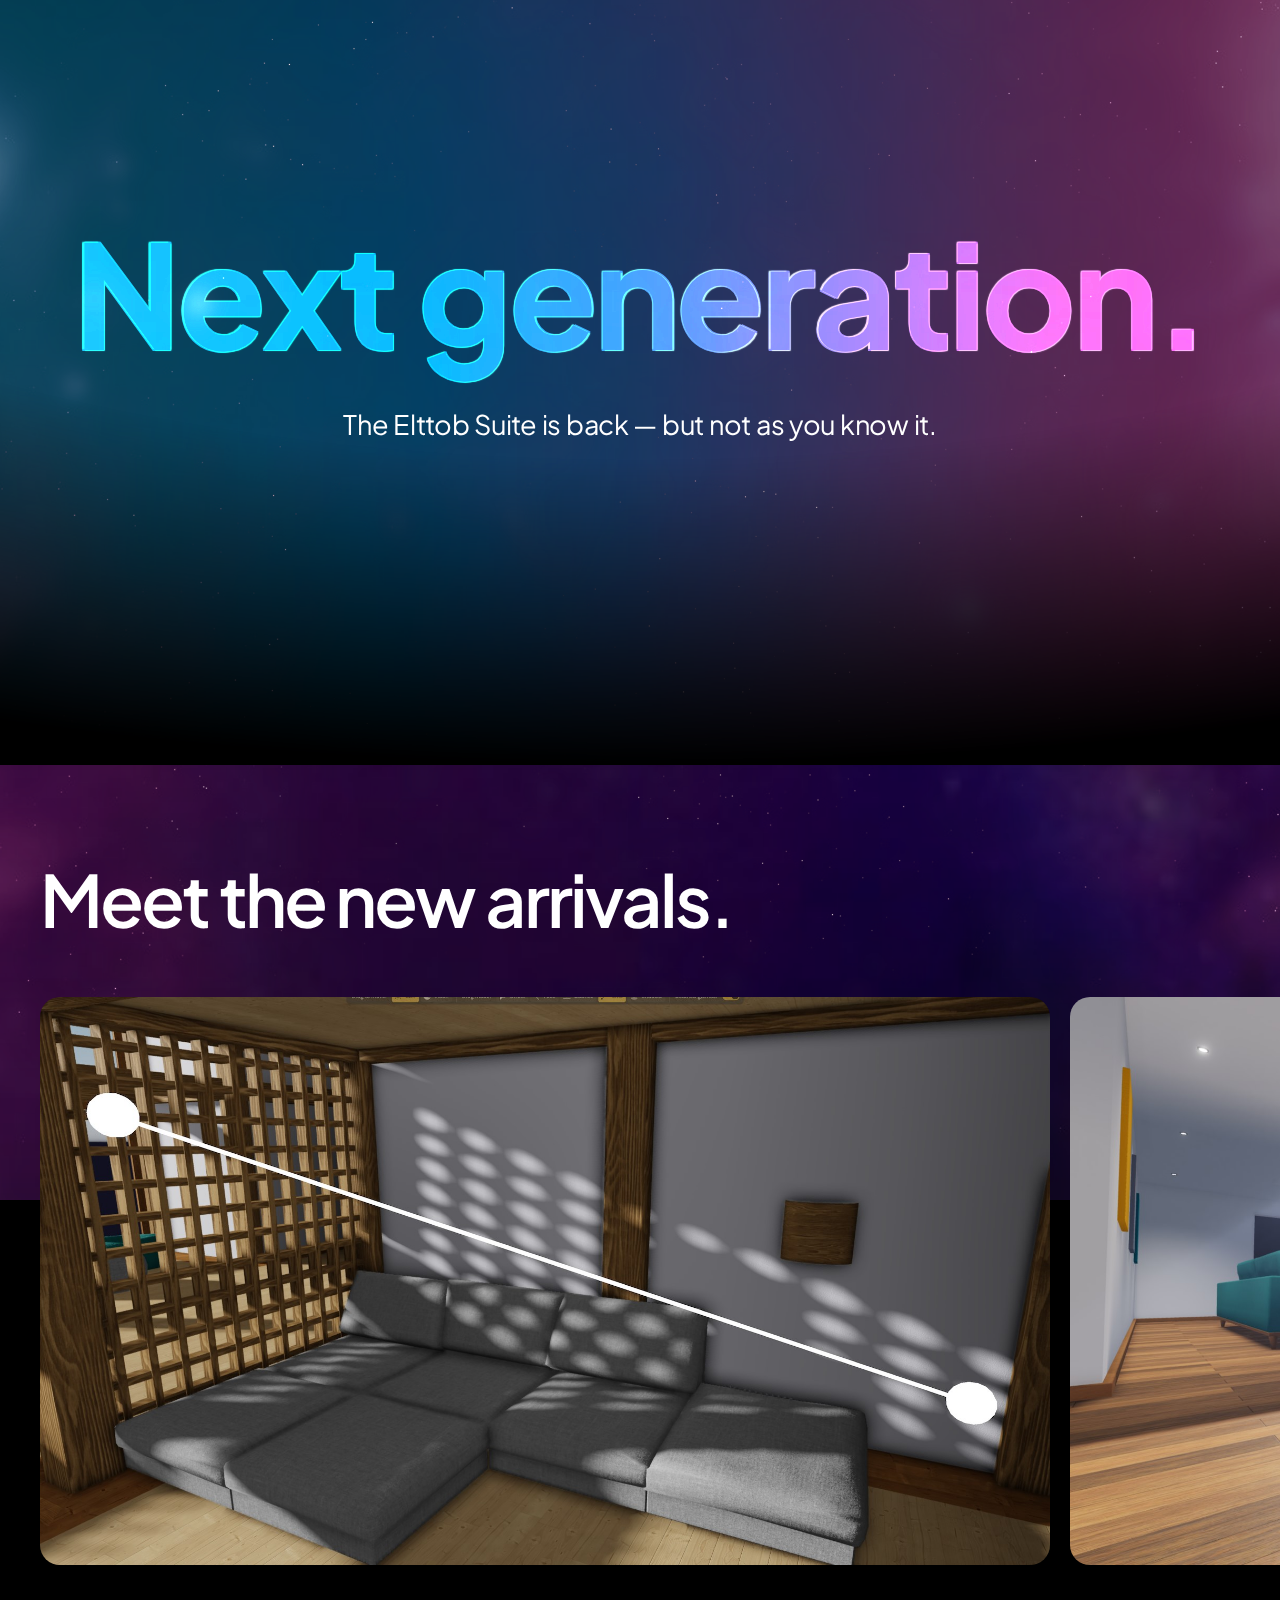
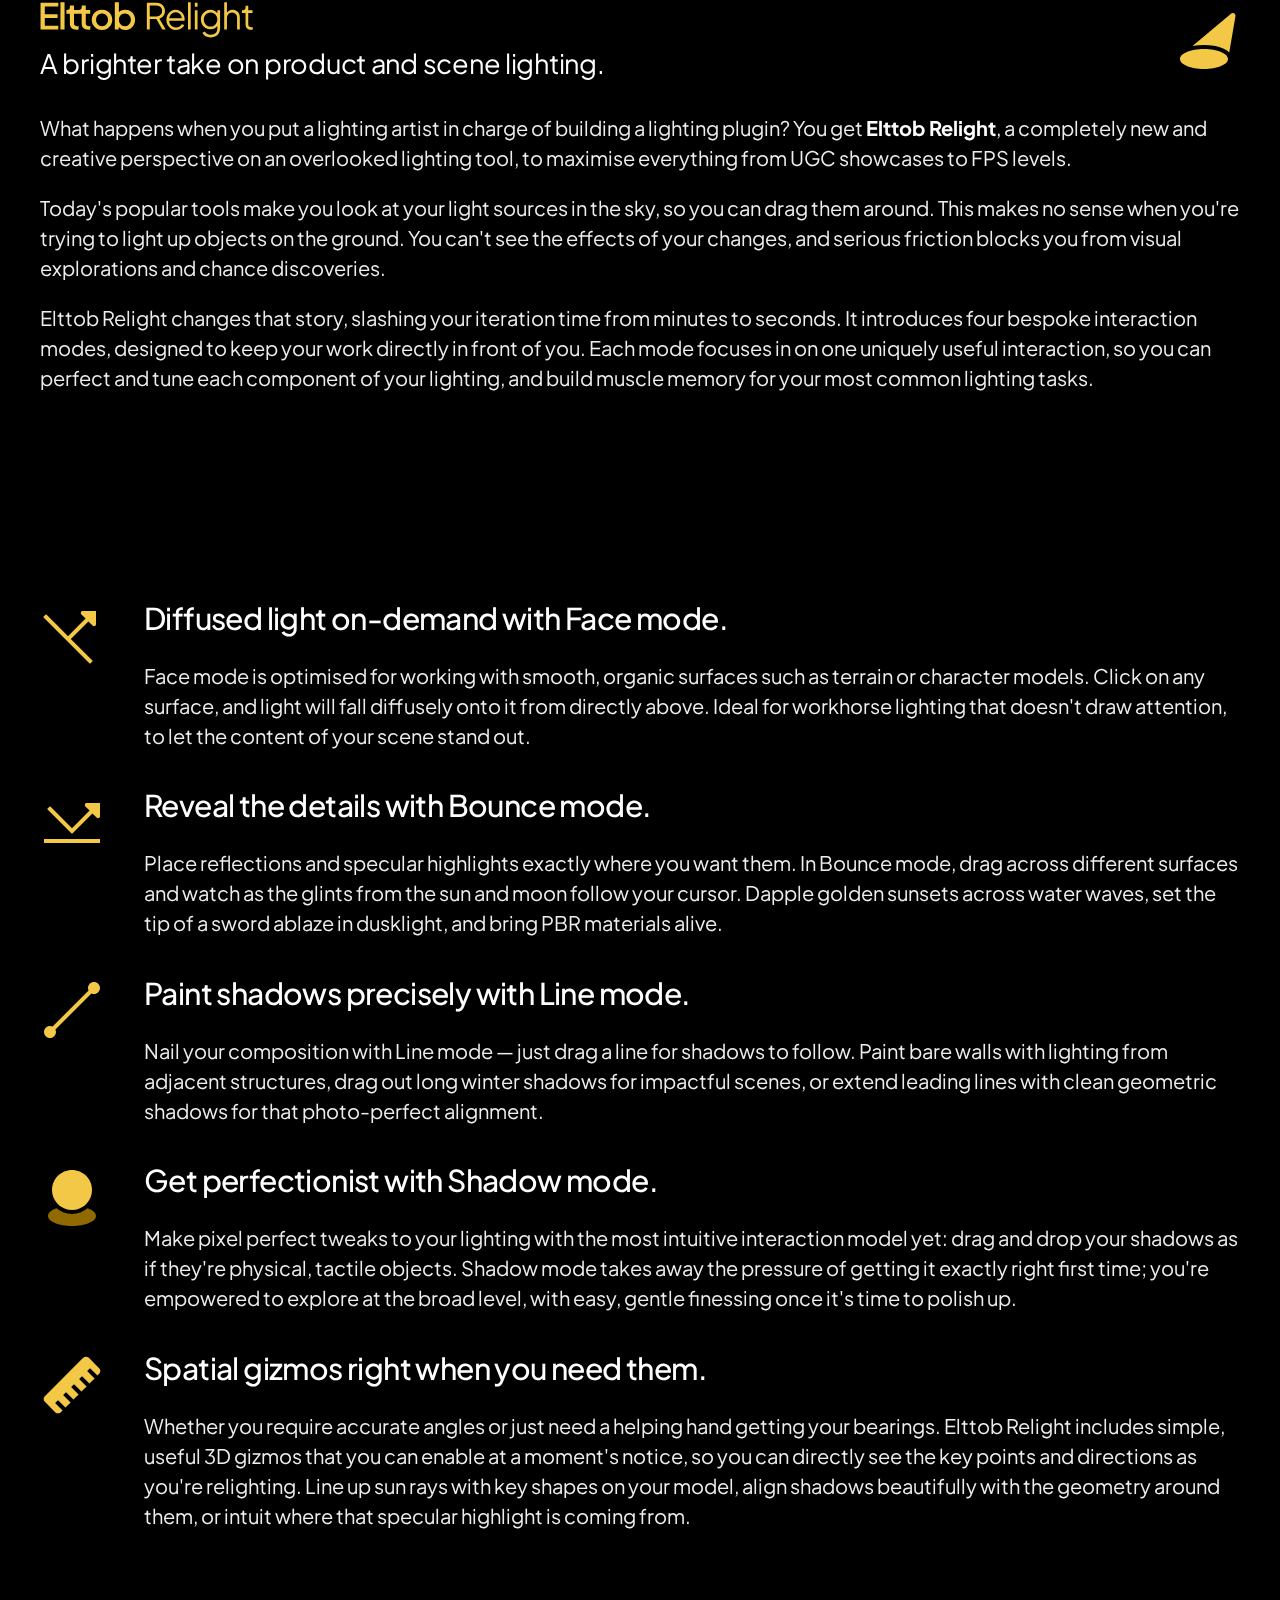
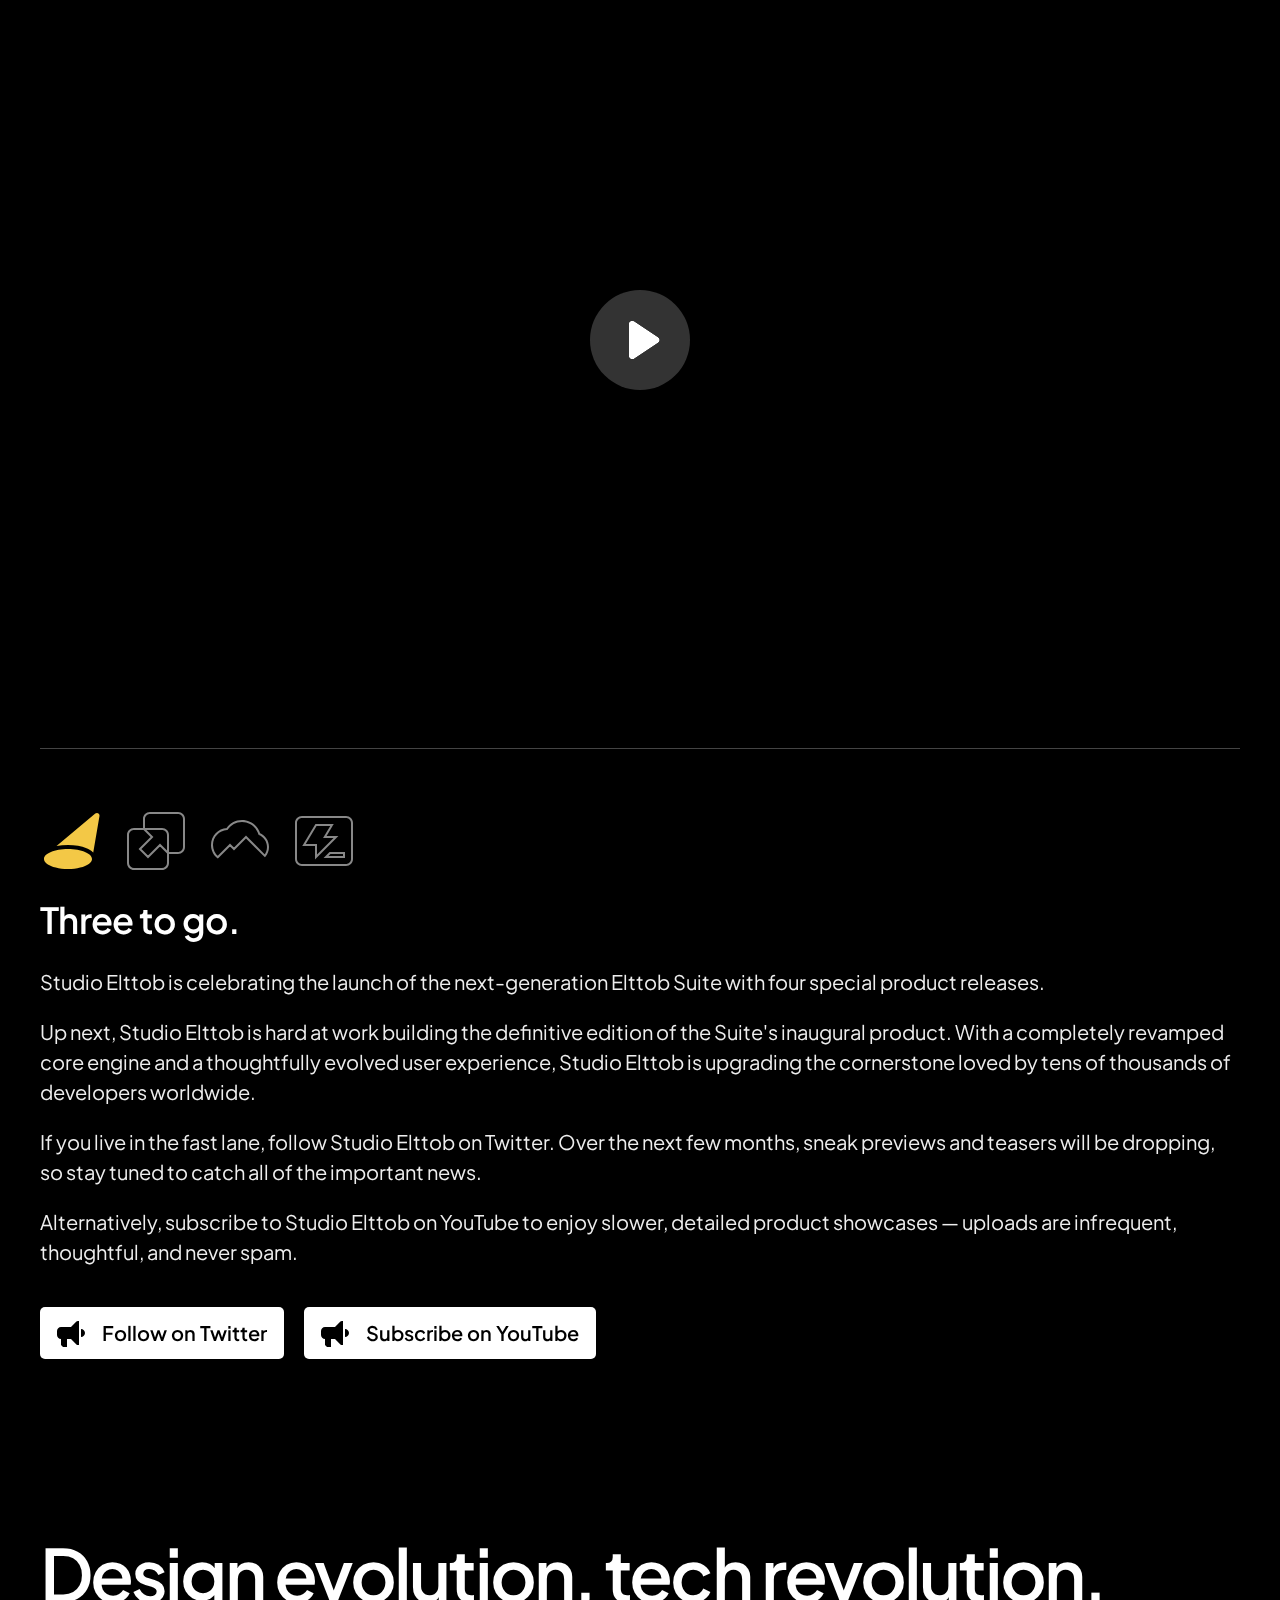
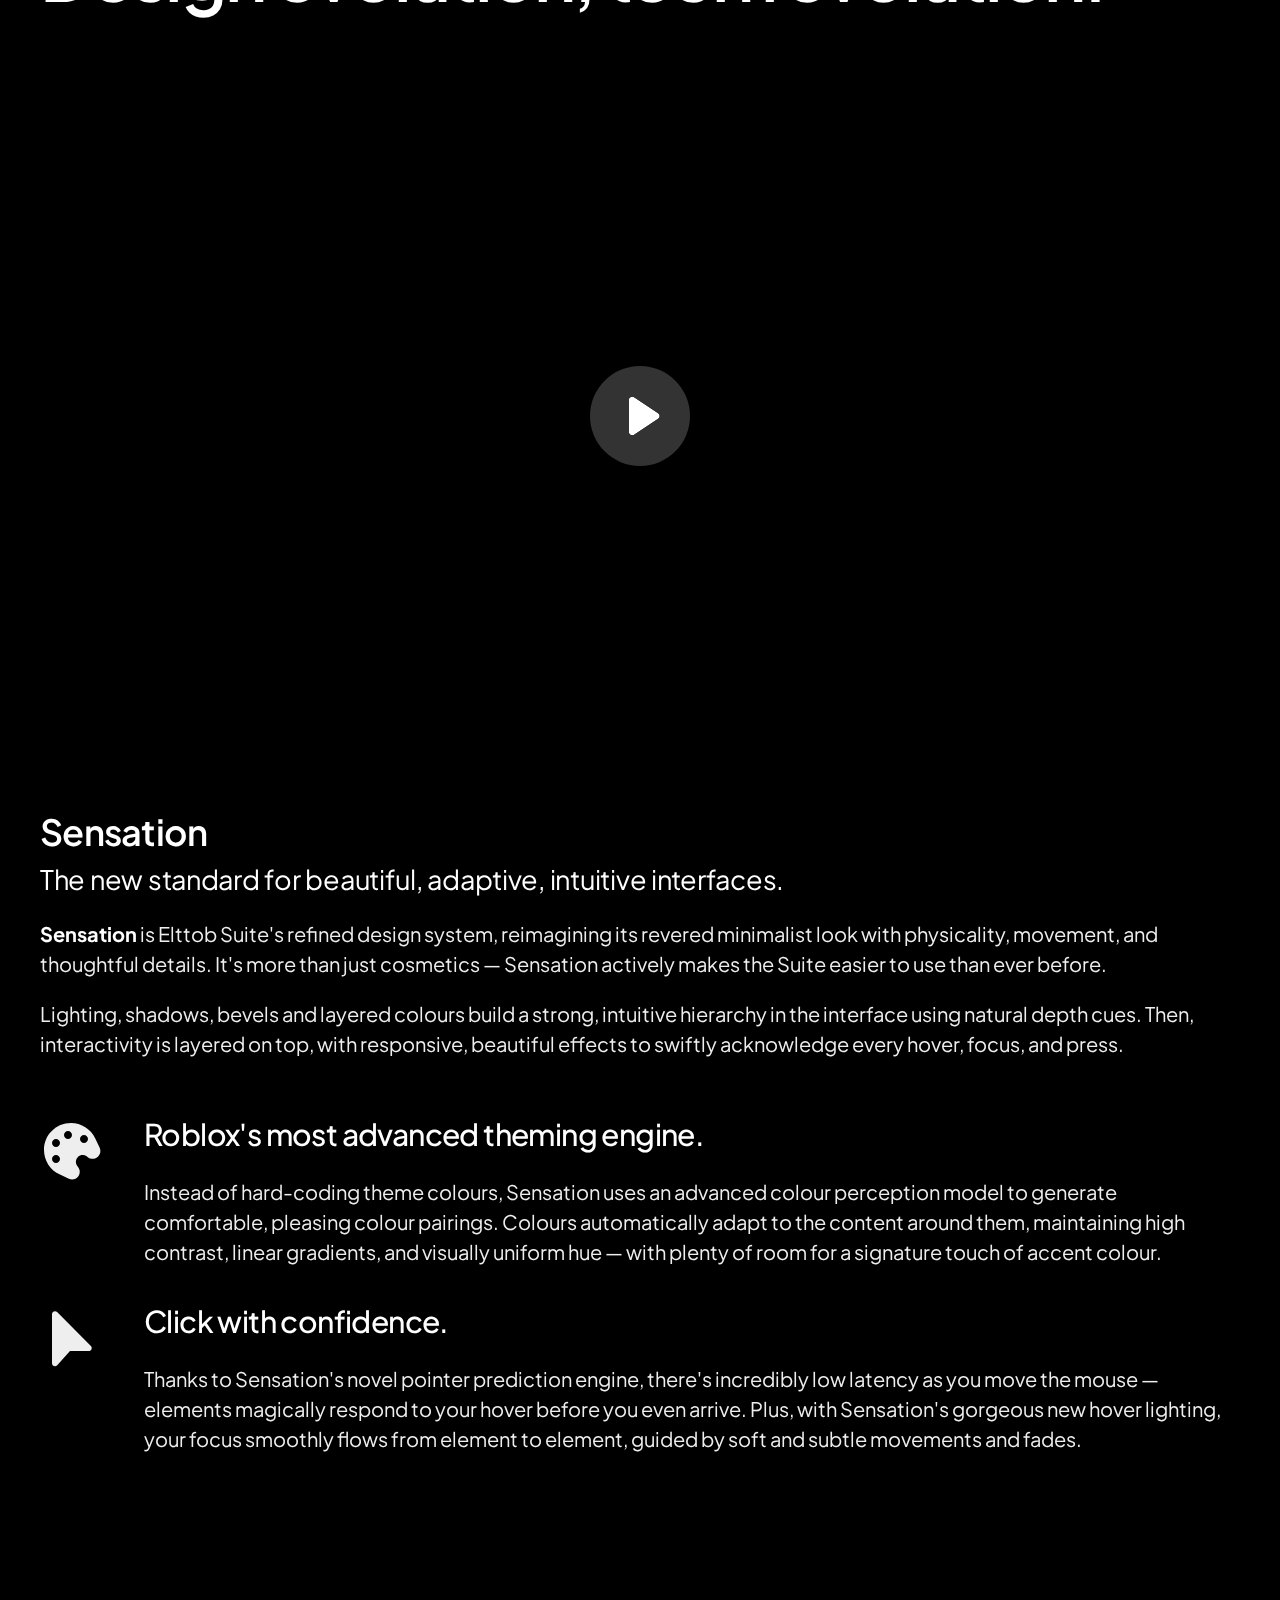
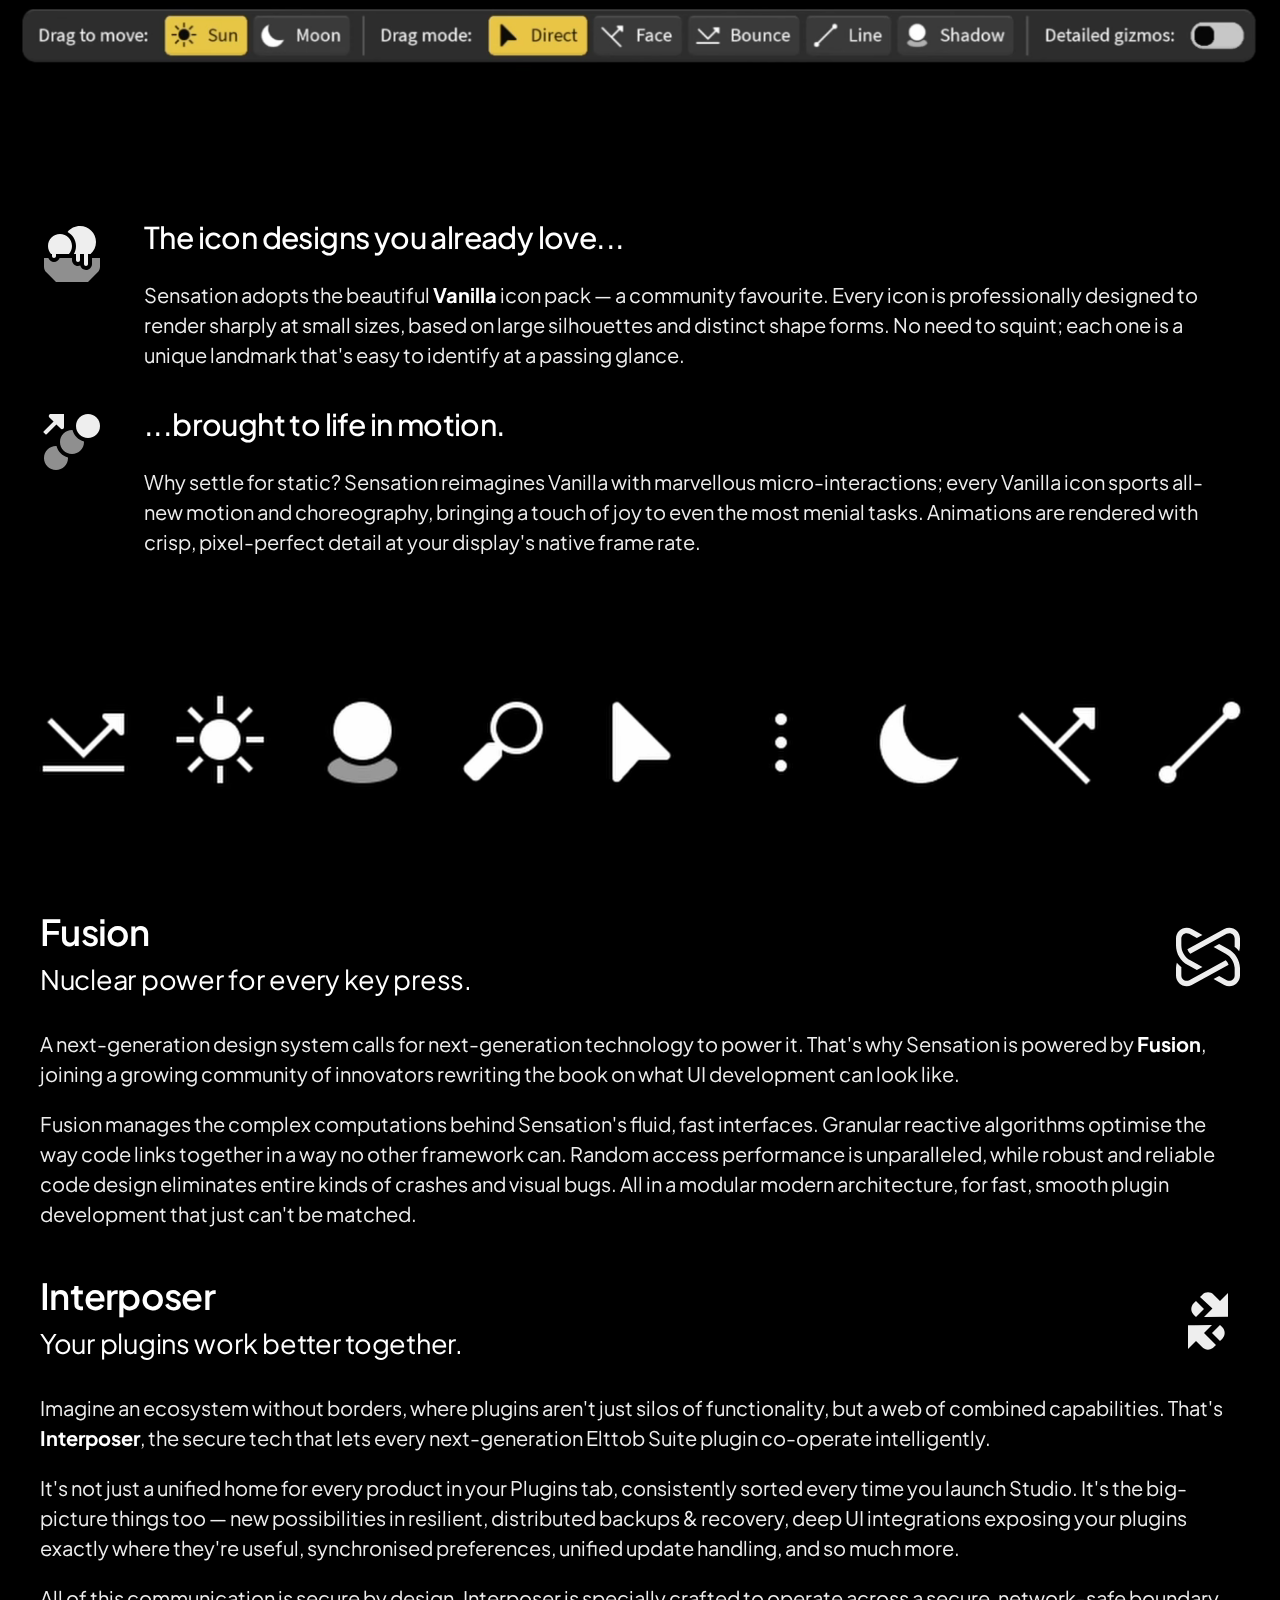
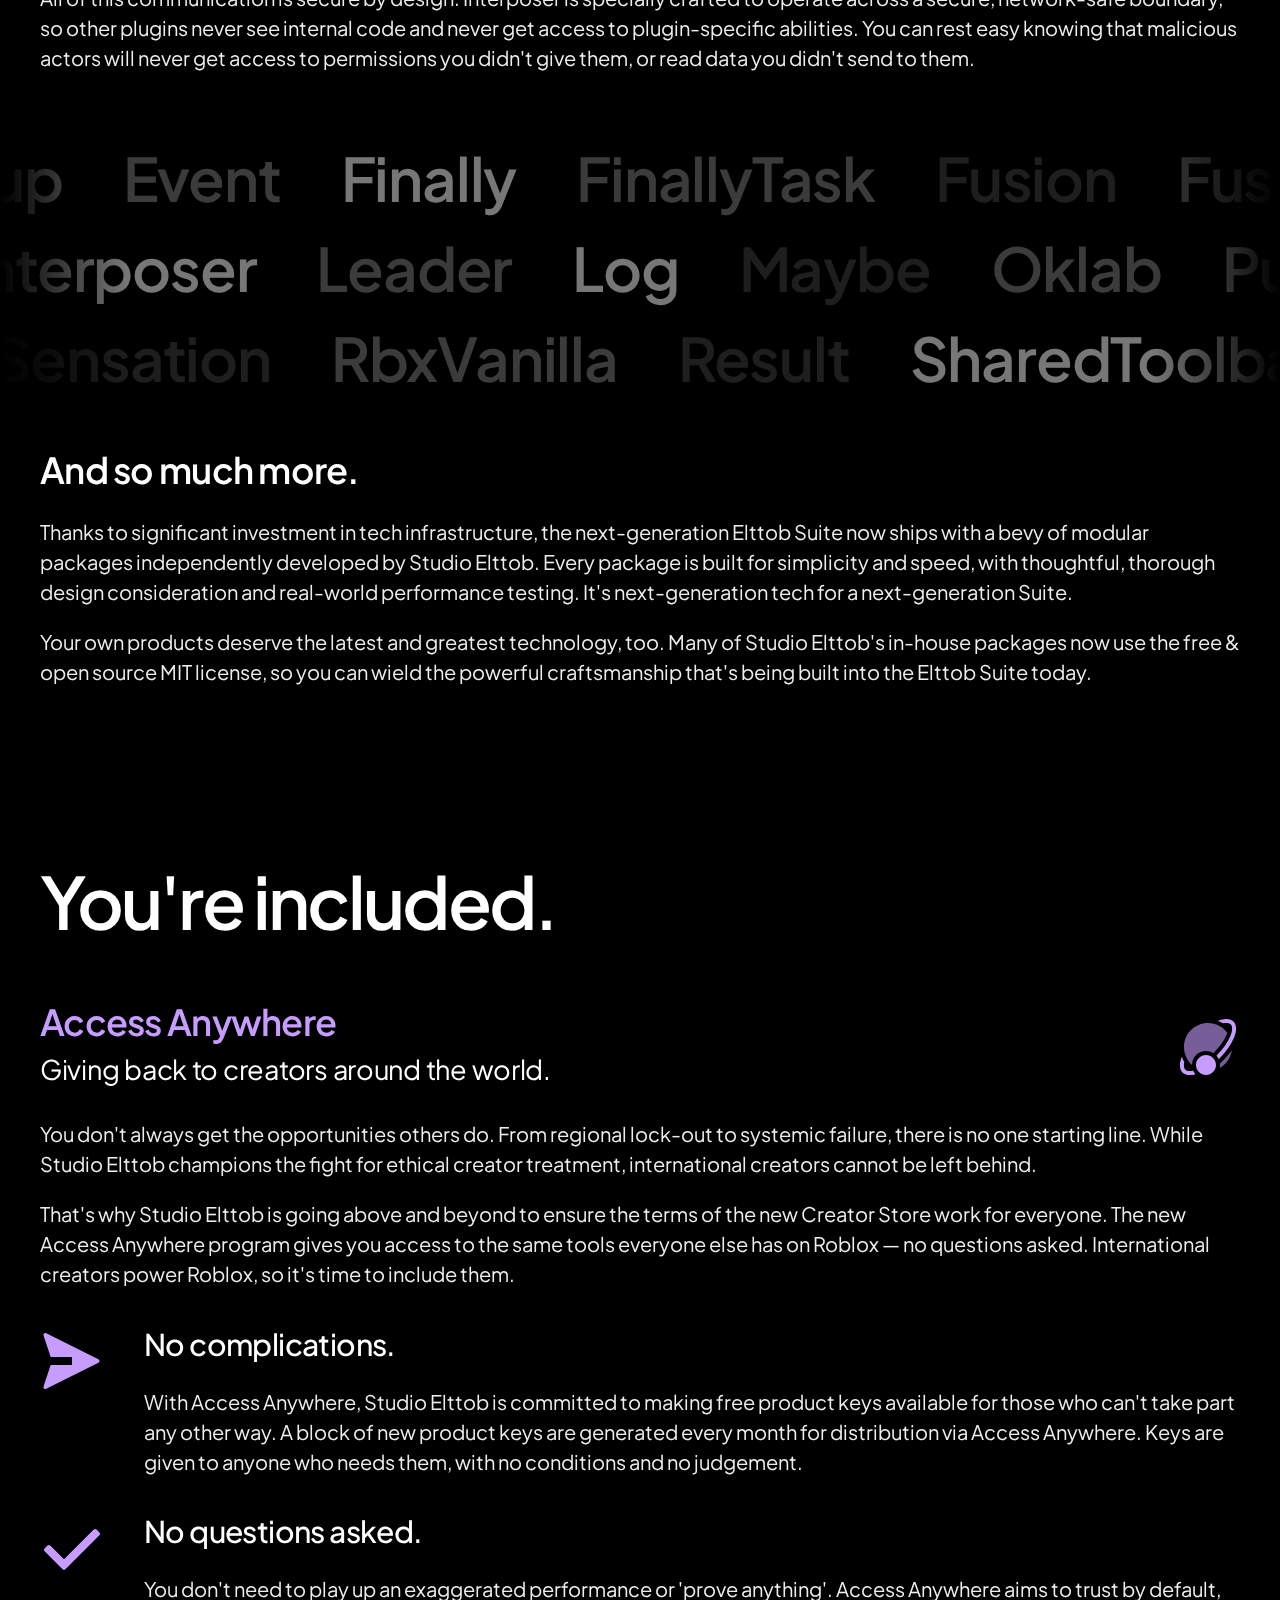
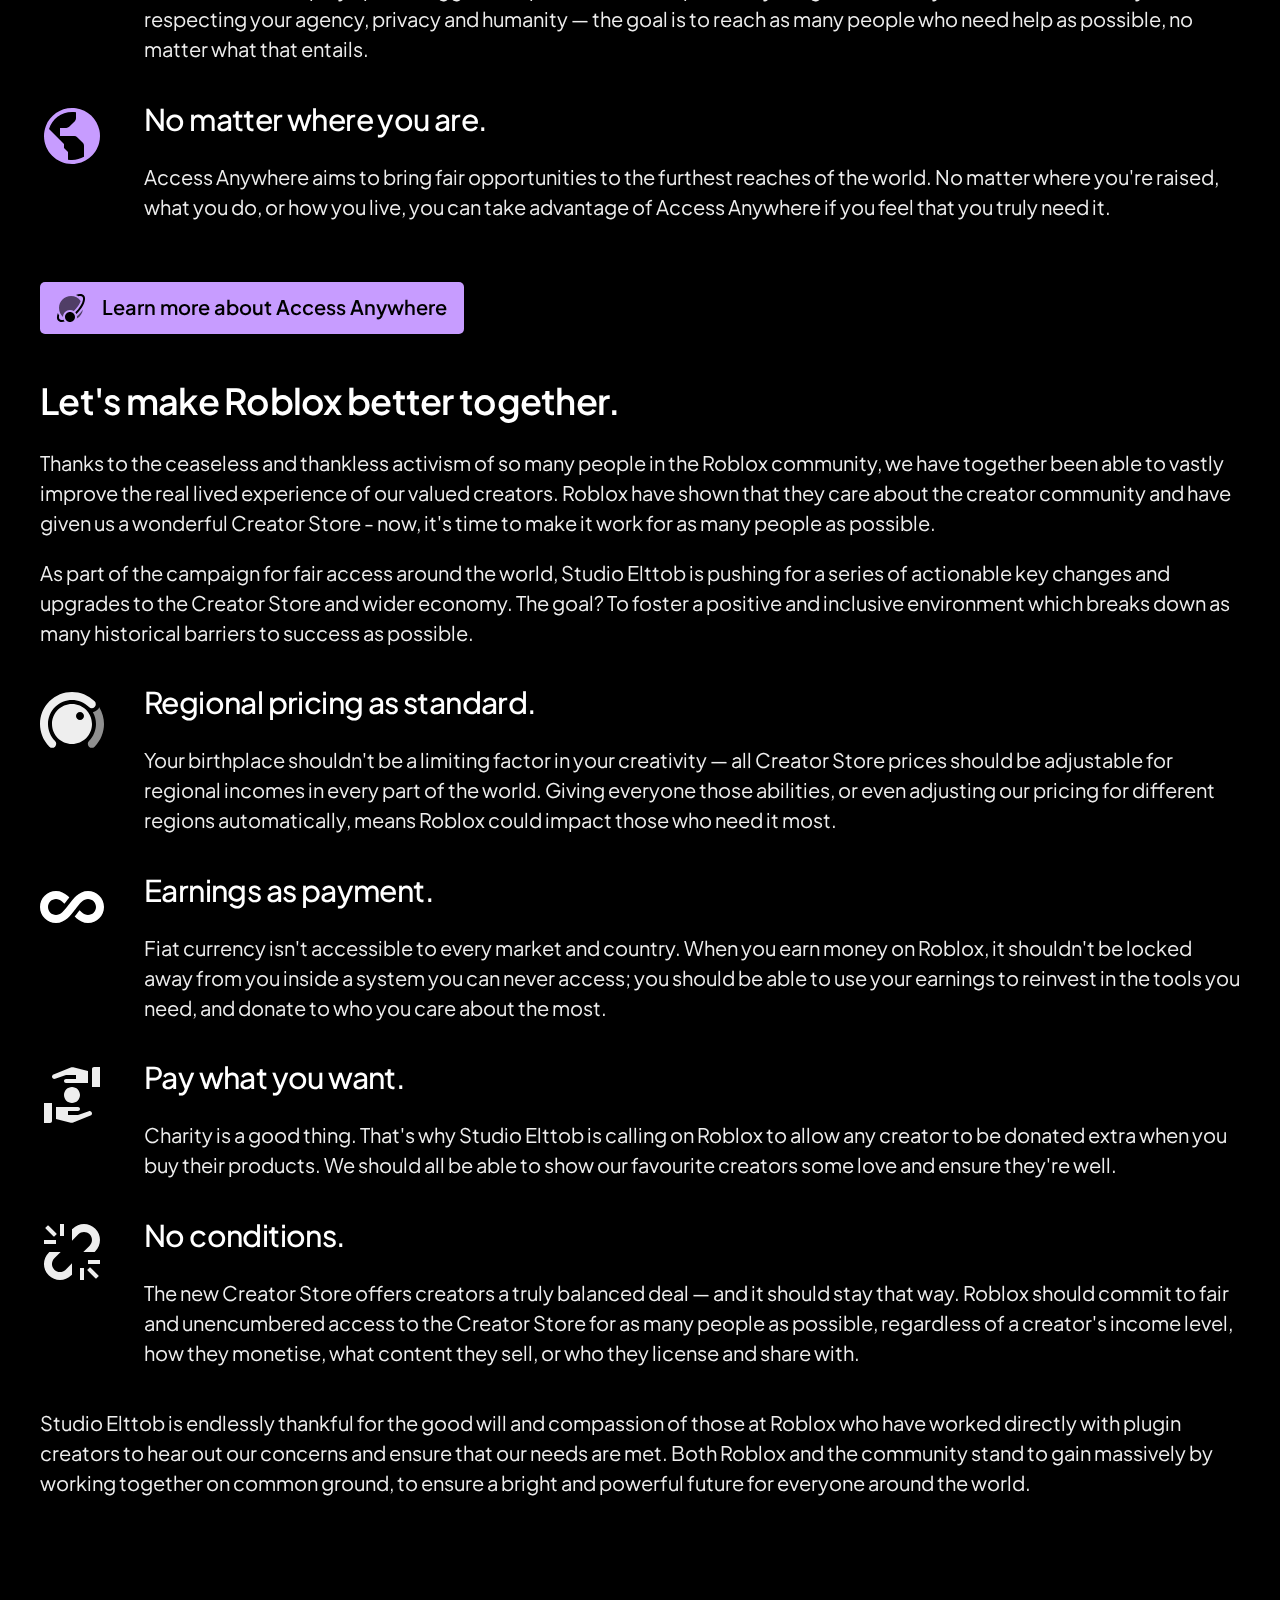
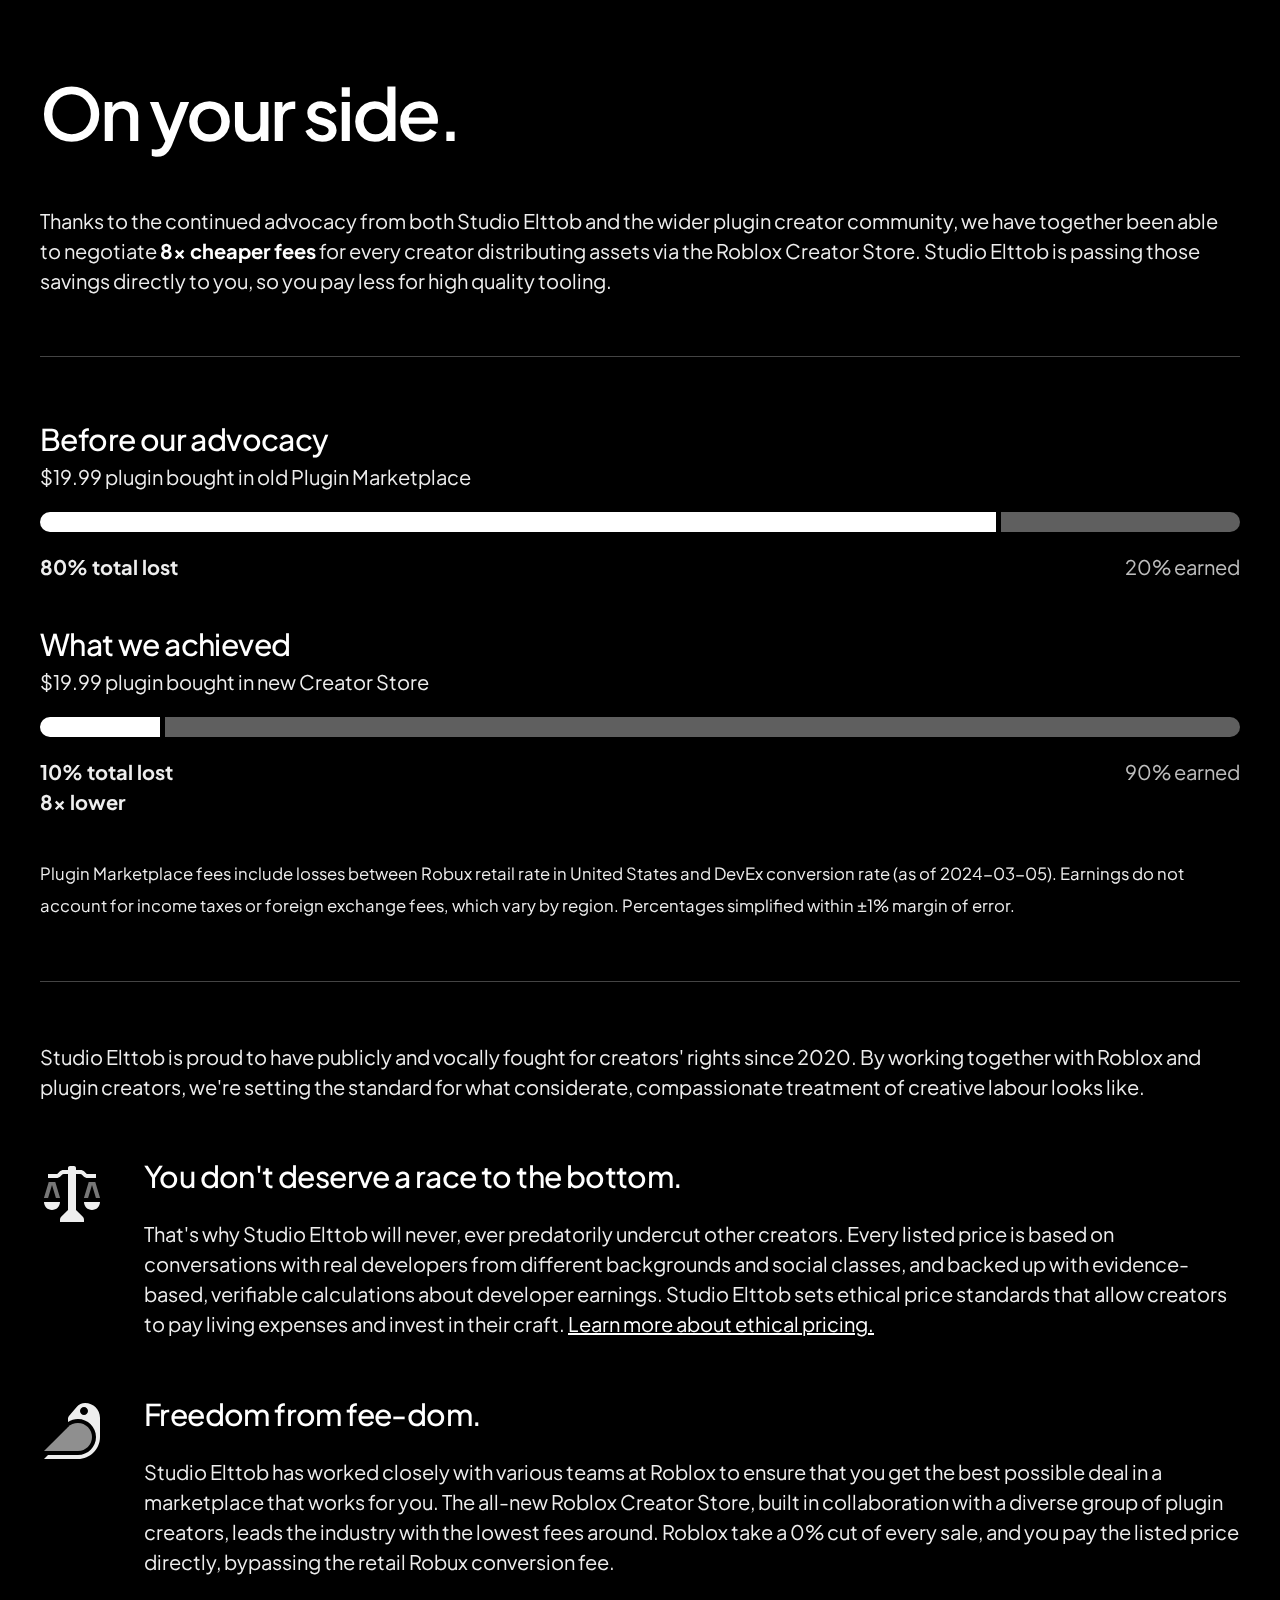
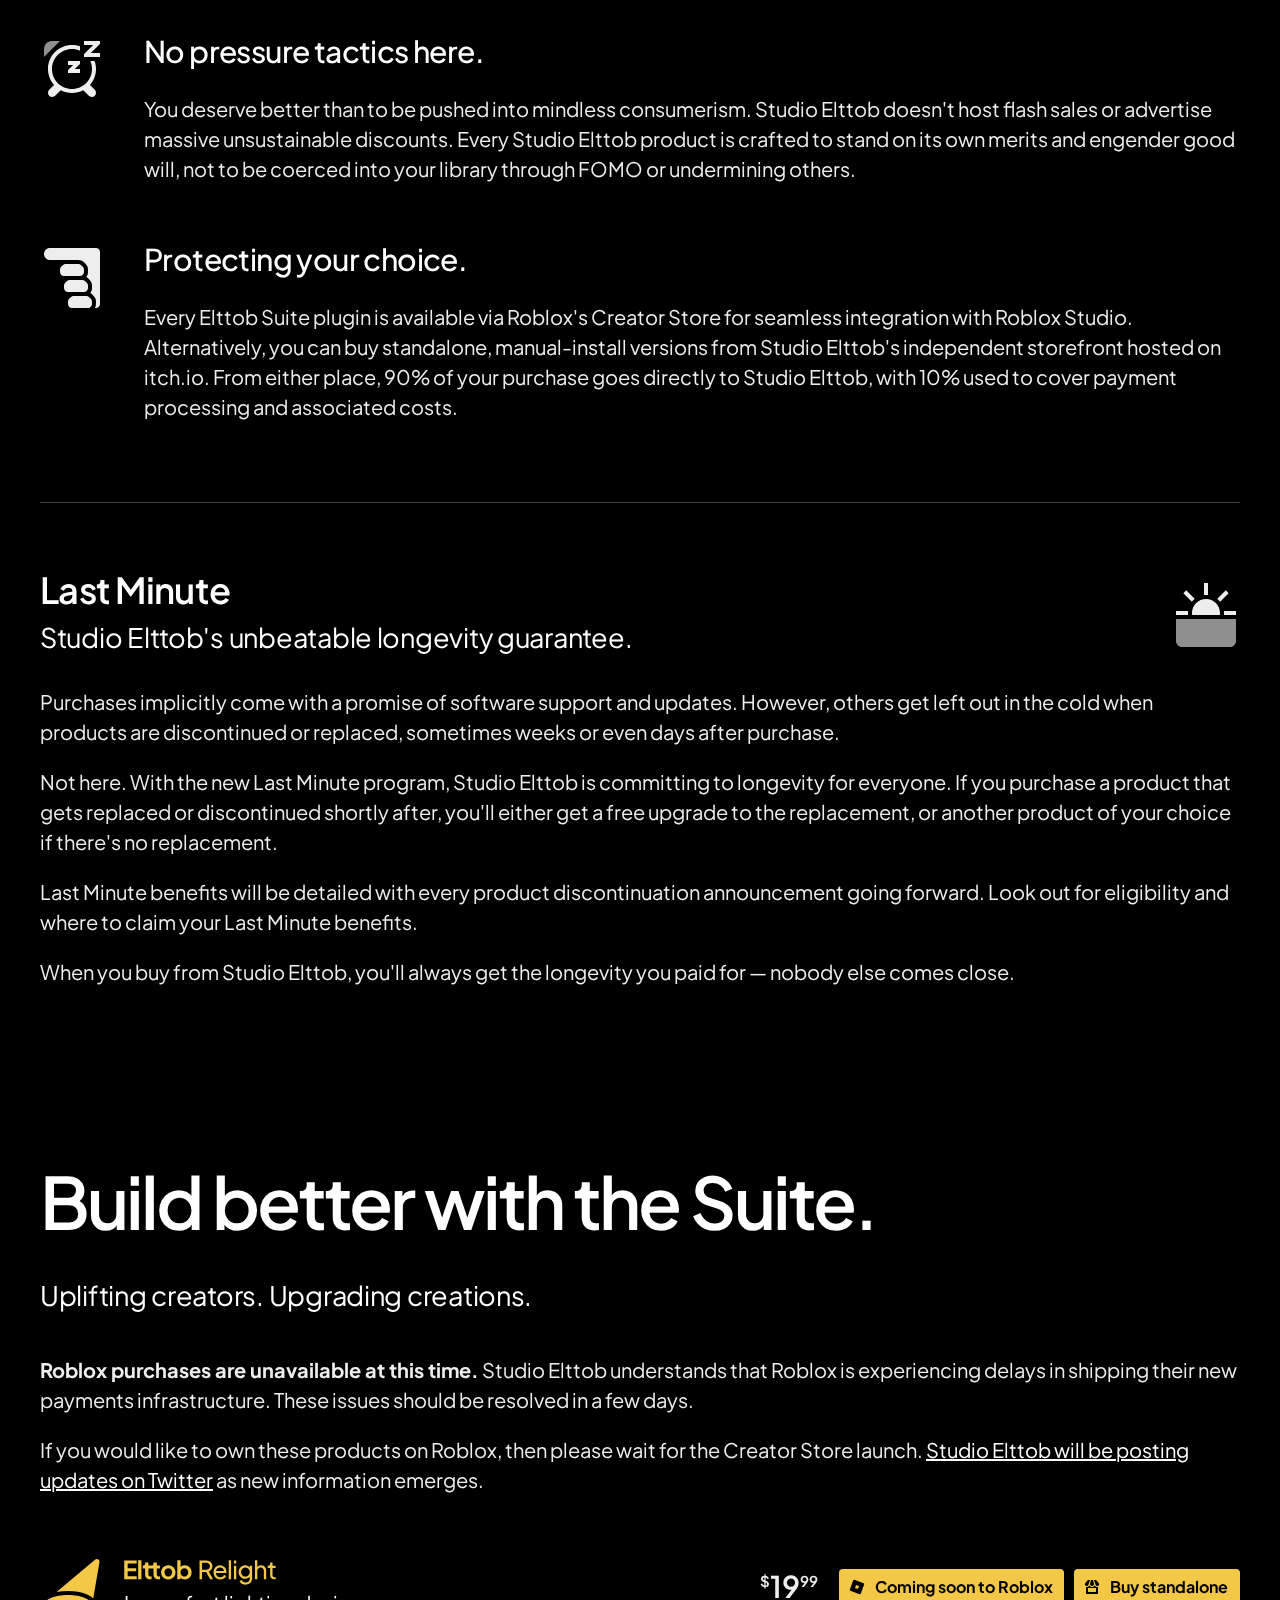
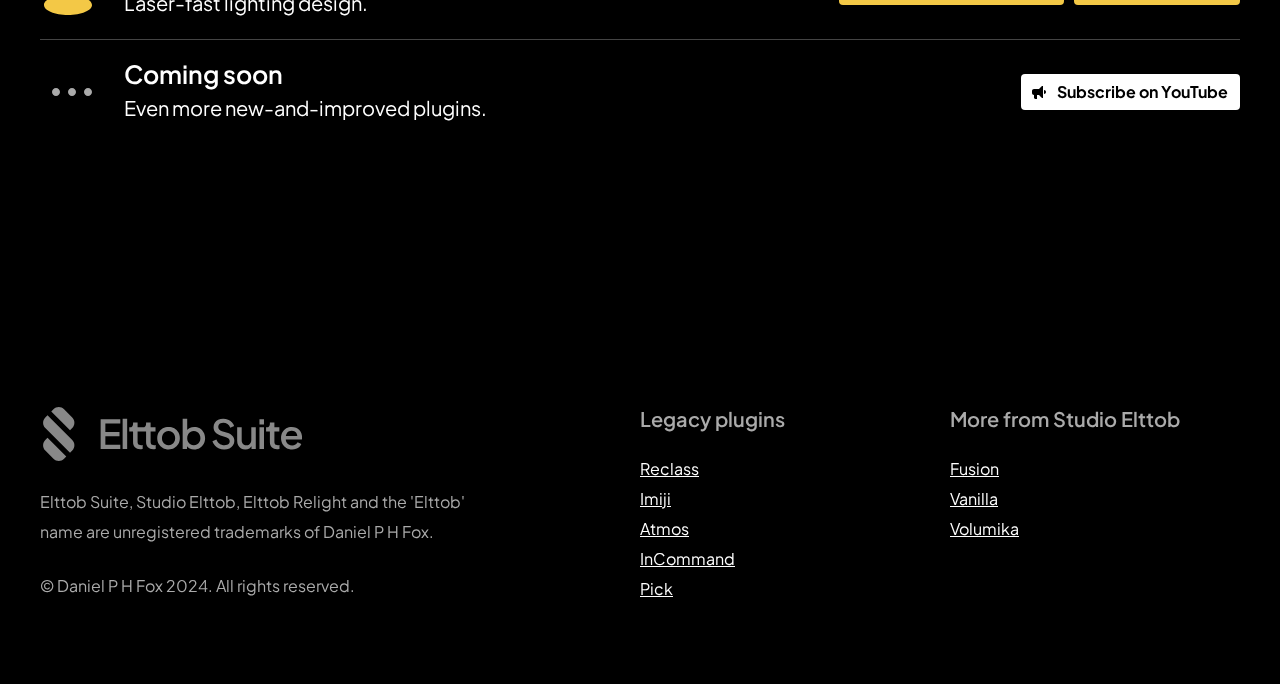
==== commit 2819c895: "Launching without the Creator Store" ====
--- a/next-generation/index.html
+++ b/next-generation/index.html
@@ -31,7 +31,7 @@
 
 		<article>
 			<hgroup>
-				<h2>Meet the new arrivals.</h2>
+				<h2 id="new-arrivals">Meet the new arrivals.</h2>
 			</hgroup>
 			<article style="--accent: #F3C846;">
 				<section class="gallery">
@@ -132,7 +132,7 @@
 					product releases.
 				</p>
 				<p>
-					Up next, Studio Elttob is hard at work building the definitve edition of the Suite's inaugural 
+					Up next, Studio Elttob is hard at work building the definitive edition of the Suite's inaugural 
 					product. With a completely revamped core engine and a thoughtfully evolved user experience, Studio
 					Elttob is upgrading the cornerstone loved by tens of thousands of developers worldwide.
 				</p>
@@ -157,7 +157,7 @@
 
 		<article>
 			<hgroup>
-				<h2>Design evolution, tech revolution.</h2>
+				<h2 id="design-tech">Design evolution, tech revolution.</h2>
 			</hgroup>
 
 			<lite-youtube videoid="AHdq_kVLTAw"></lite-youtube>
@@ -244,7 +244,7 @@
 				<p>
 					Fusion manages the complex computations behind Sensation's fluid, fast interfaces. Granular reactive
 					algorithms optimise the way code links together in a way no other framework can. Random access
-					performance is unparalleled, while robust and reliable code design elimiates entire kinds of crashes
+					performance is unparalleled, while robust and reliable code design eliminates entire kinds of crashes
 					and visual bugs. All in a modular modern architecture, for fast, smooth plugin development that just
 					can't be matched.
 				</p>
@@ -323,7 +323,7 @@
 
 		<article>
 			<hgroup>
-				<h2>You're included.</h2>
+				<h2 id="access-anywhere">You're included.</h2>
 			</hgroup>
 			<article
 				class="fullscreen-bg with-fg"
@@ -385,7 +385,7 @@
 			</article>
 			<article>
 				<hgroup>
-					<h3>Let's make Roblox better together.</h3>
+					<h3 id="advocacy">Let's make Roblox better together.</h3>
 				</hgroup>
 				<p>
 					Thanks to the ceaseless and thankless activism of so many people in the Roblox community, we have
@@ -448,7 +448,7 @@
 
 		<article>
 			<hgroup>
-				<h2>On your side.</h2>
+				<h2 id="ethical-pricing">On your side.</h2>
 			</hgroup>
 			<p>
 				Thanks to the continued advocacy from both Studio Elttob and the wider plugin creator community, we have
@@ -557,7 +557,7 @@
 			<article>
 				<hgroup>
 					<img src="icons/last-minute/sunset.svg" alt="Last Minute icon">
-					<h3>Last Minute</h3>
+					<h3 id="last-minute">Last Minute</h3>
 					<p>Studio Elttob's unbeatable longevity guarantee.</p>
 				</hgroup>
 				<p>
@@ -583,9 +583,21 @@
 
 		<article>
 			<hgroup>
-				<h2>Build better with the Suite.</h2>
+				<h2 id="purchase">Build better with the Suite.</h2>
 				<p>Uplifting creators. Upgrading creations.</p>
 			</hgroup>
+			<article>
+				<p>
+					<strong>Roblox purchases are unavailable at this time.</strong> Studio Elttob understands that Roblox is
+					experiencing delays in shipping their new payments infrastructure. These issues should be resolved in a
+					few days.
+				</p>
+				<p>
+					If you would like to own these products on Roblox, then please wait for the Creator Store launch.
+					<a href="https://elttob.uk/go/twitter/elttob">Studio Elttob will be posting updates on Twitter</a>
+					as new information emerges.
+				</p>
+			</article>
 			<section class="purchase-listing" style="--accent: #F3C846;"">
 				<img src="icons/relight/plugin.svg" alt="Relight icon">
 				<hgroup>
@@ -598,7 +610,7 @@
 					<small>$</small><data value="19.99">19<small>99</small></data>
 				</span>
 				<nav>
-					<a href="https://elttob.uk/go/suite/relight/roblox/" class="button compact with-icon" style="--icon: url('icons/purchase/roblox.svg');">Buy on Roblox</a>
+					<a class="button compact with-icon" style="--icon: url('icons/purchase/roblox.svg');">Coming soon to Roblox</a>
 					<a href="https://elttob.uk/go/suite/relight/itch/" class="button compact with-icon" style="--icon: url('icons/purchase/independent.svg');">Buy standalone</a>
 				</nav>
 			</section>
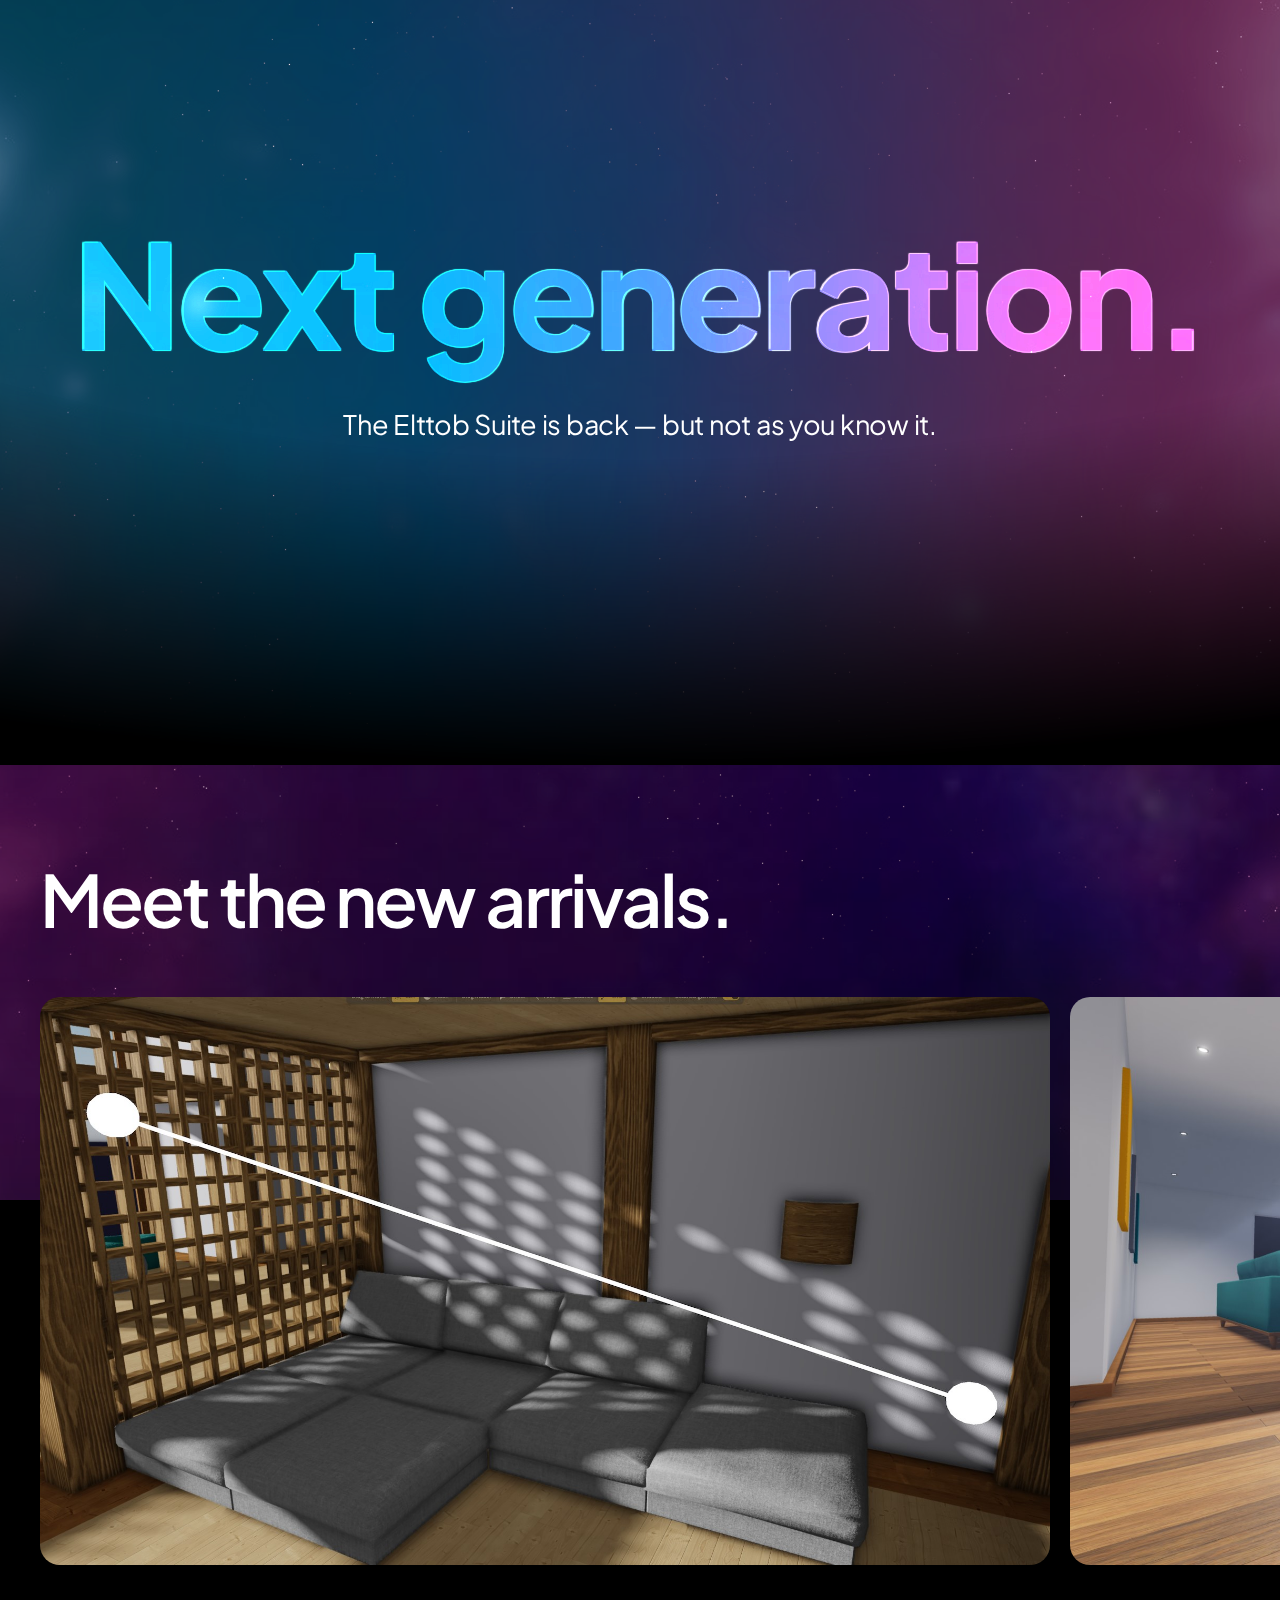
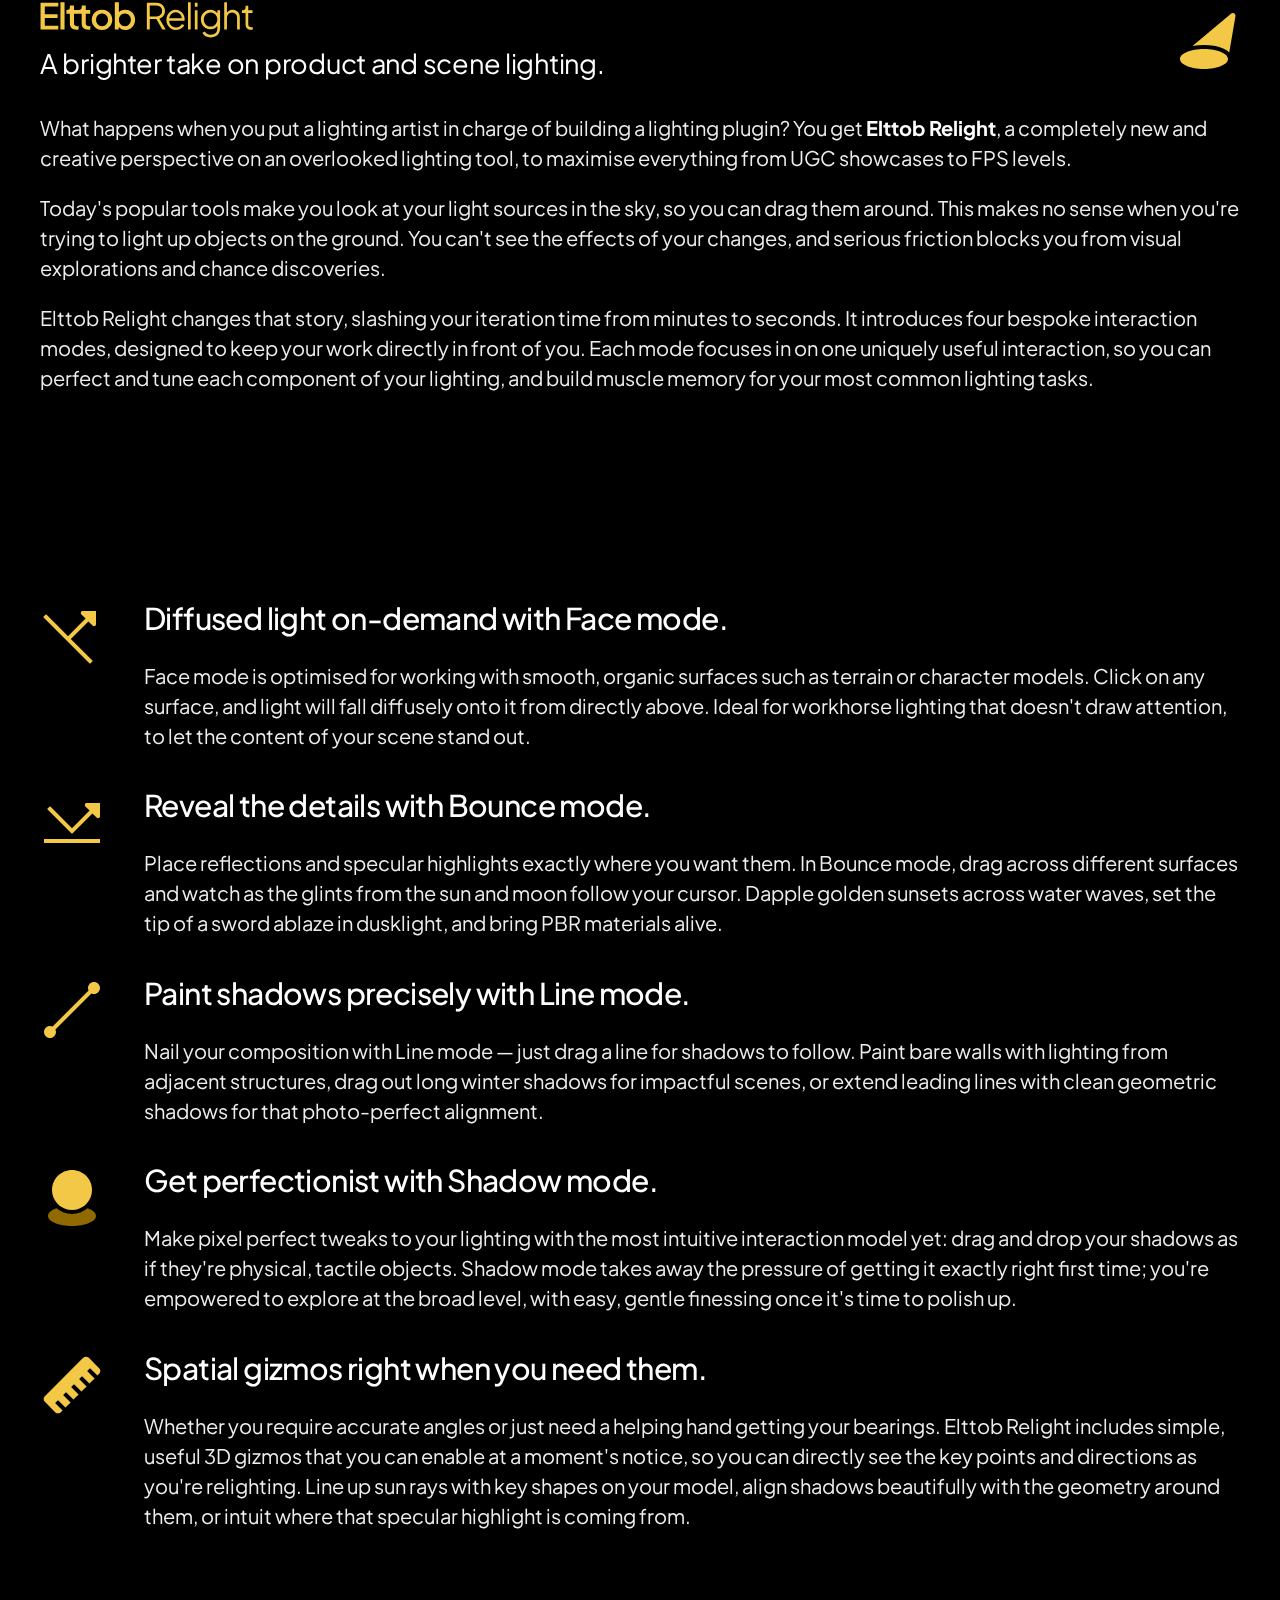
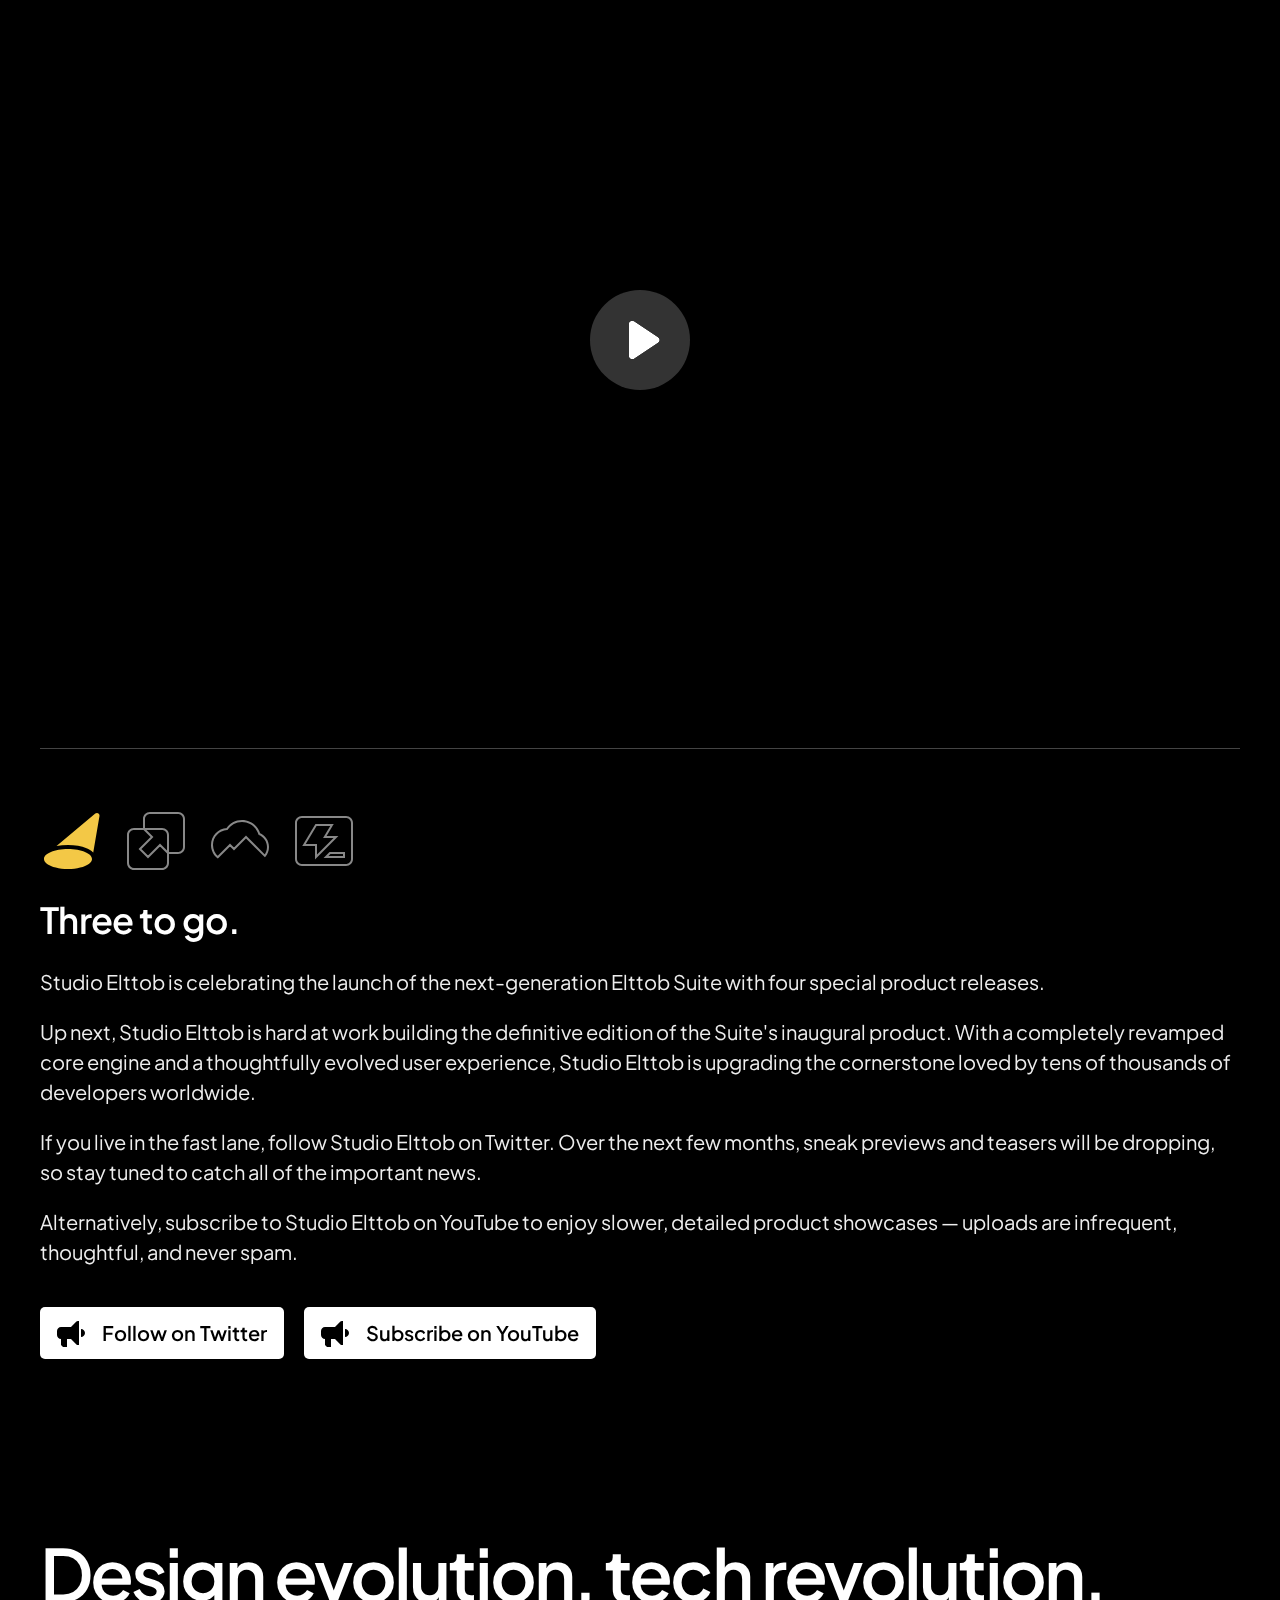
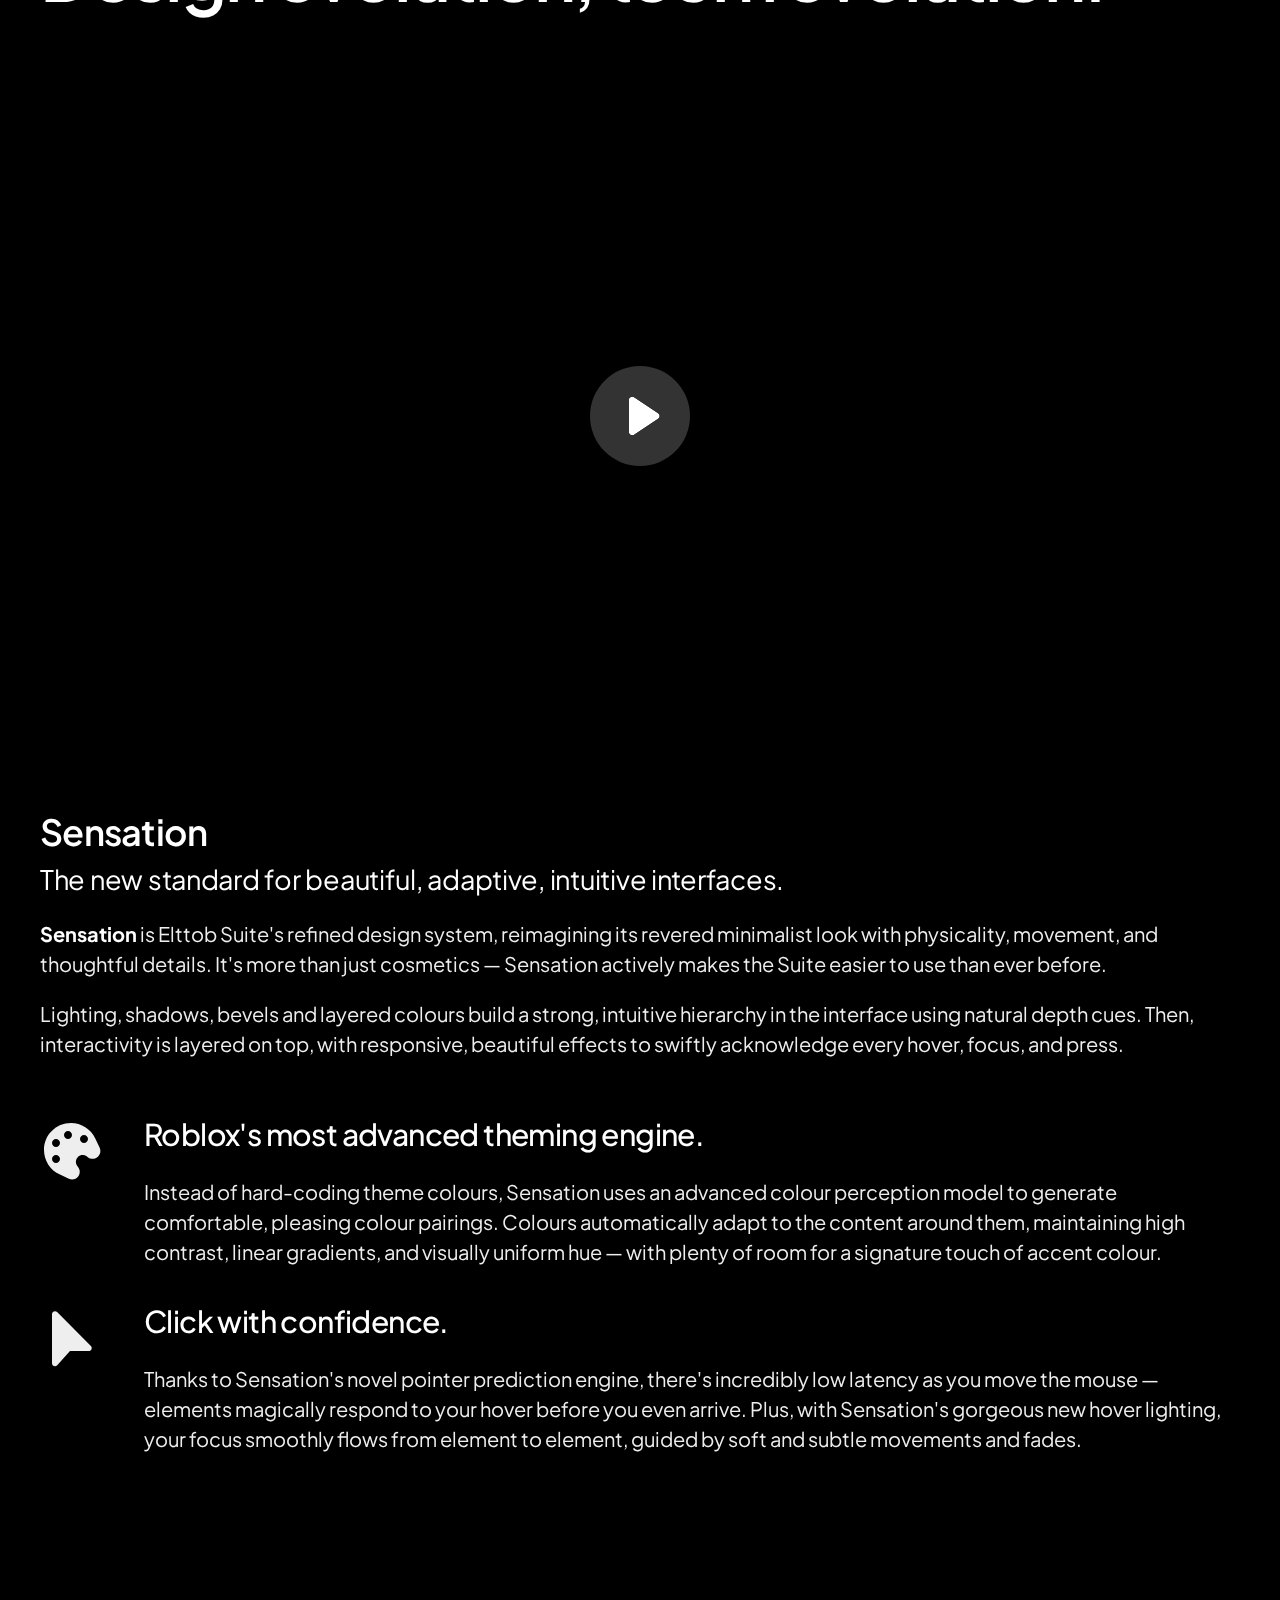
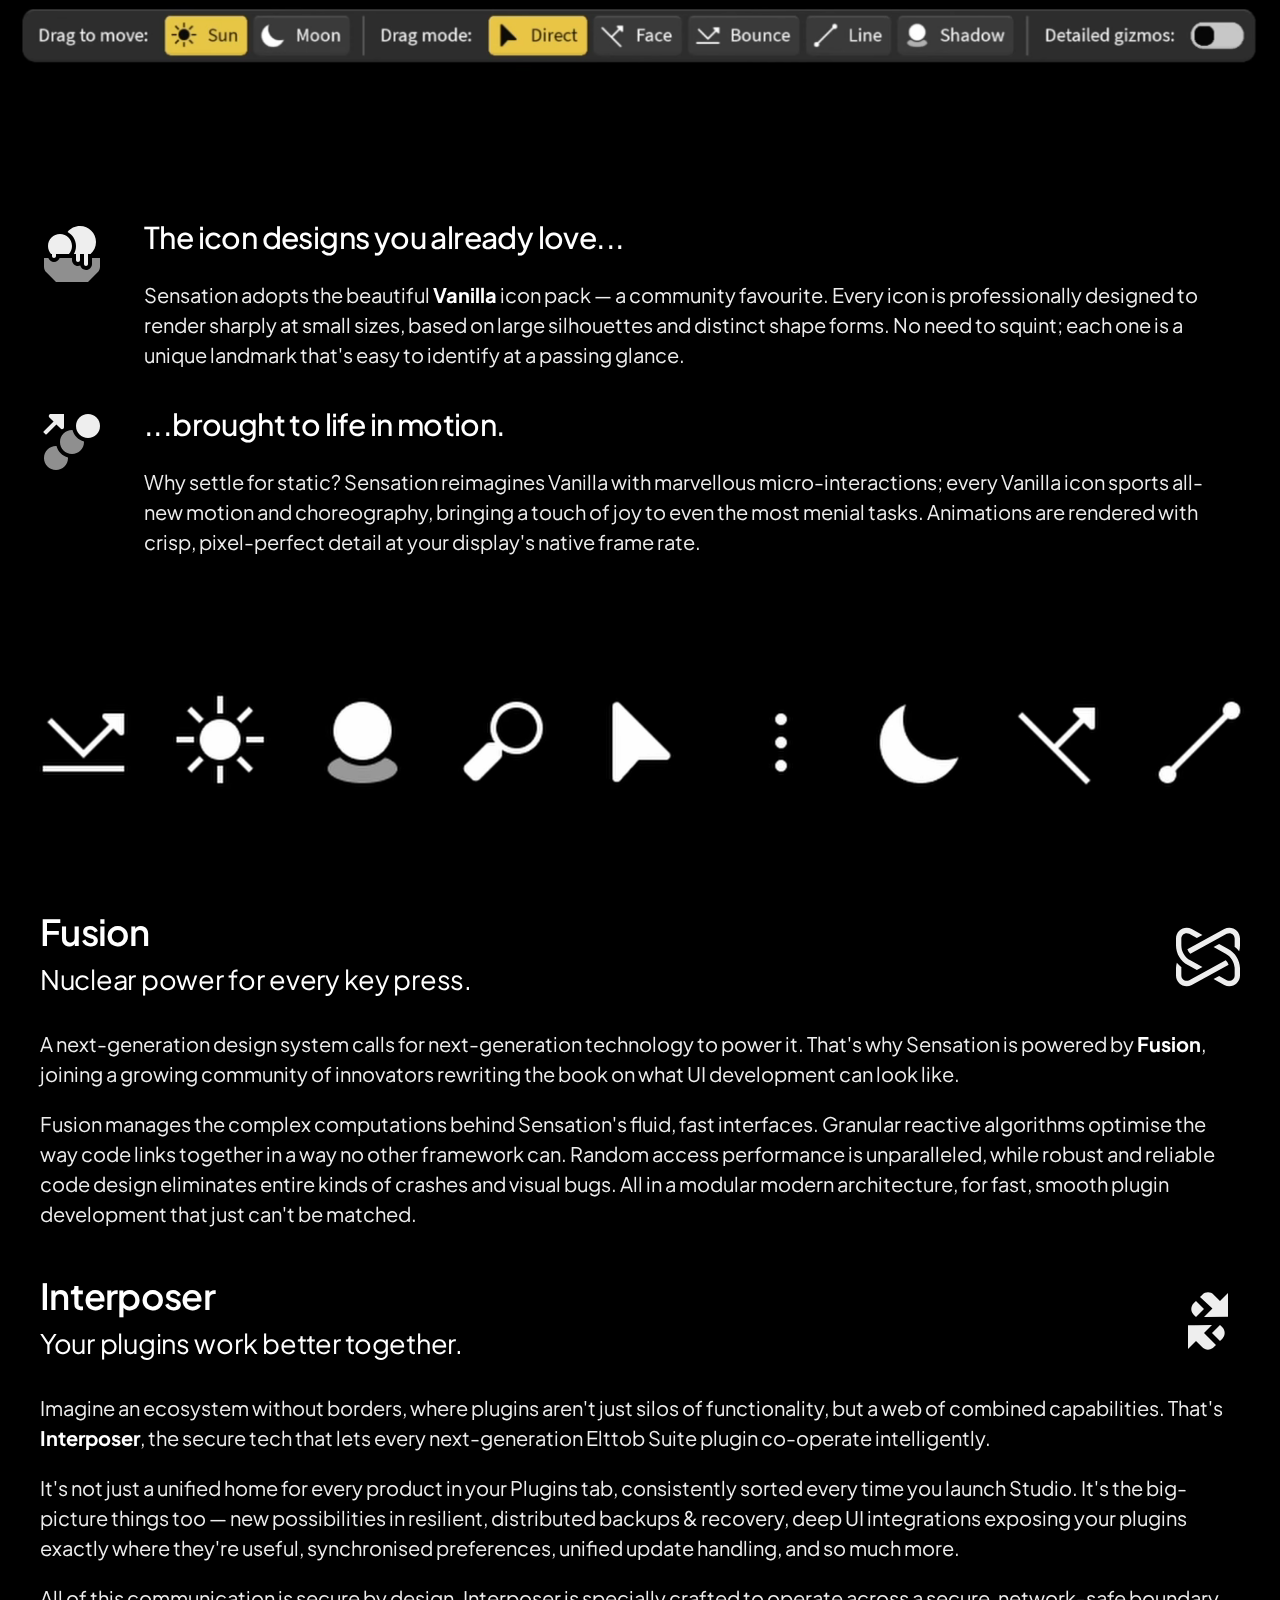
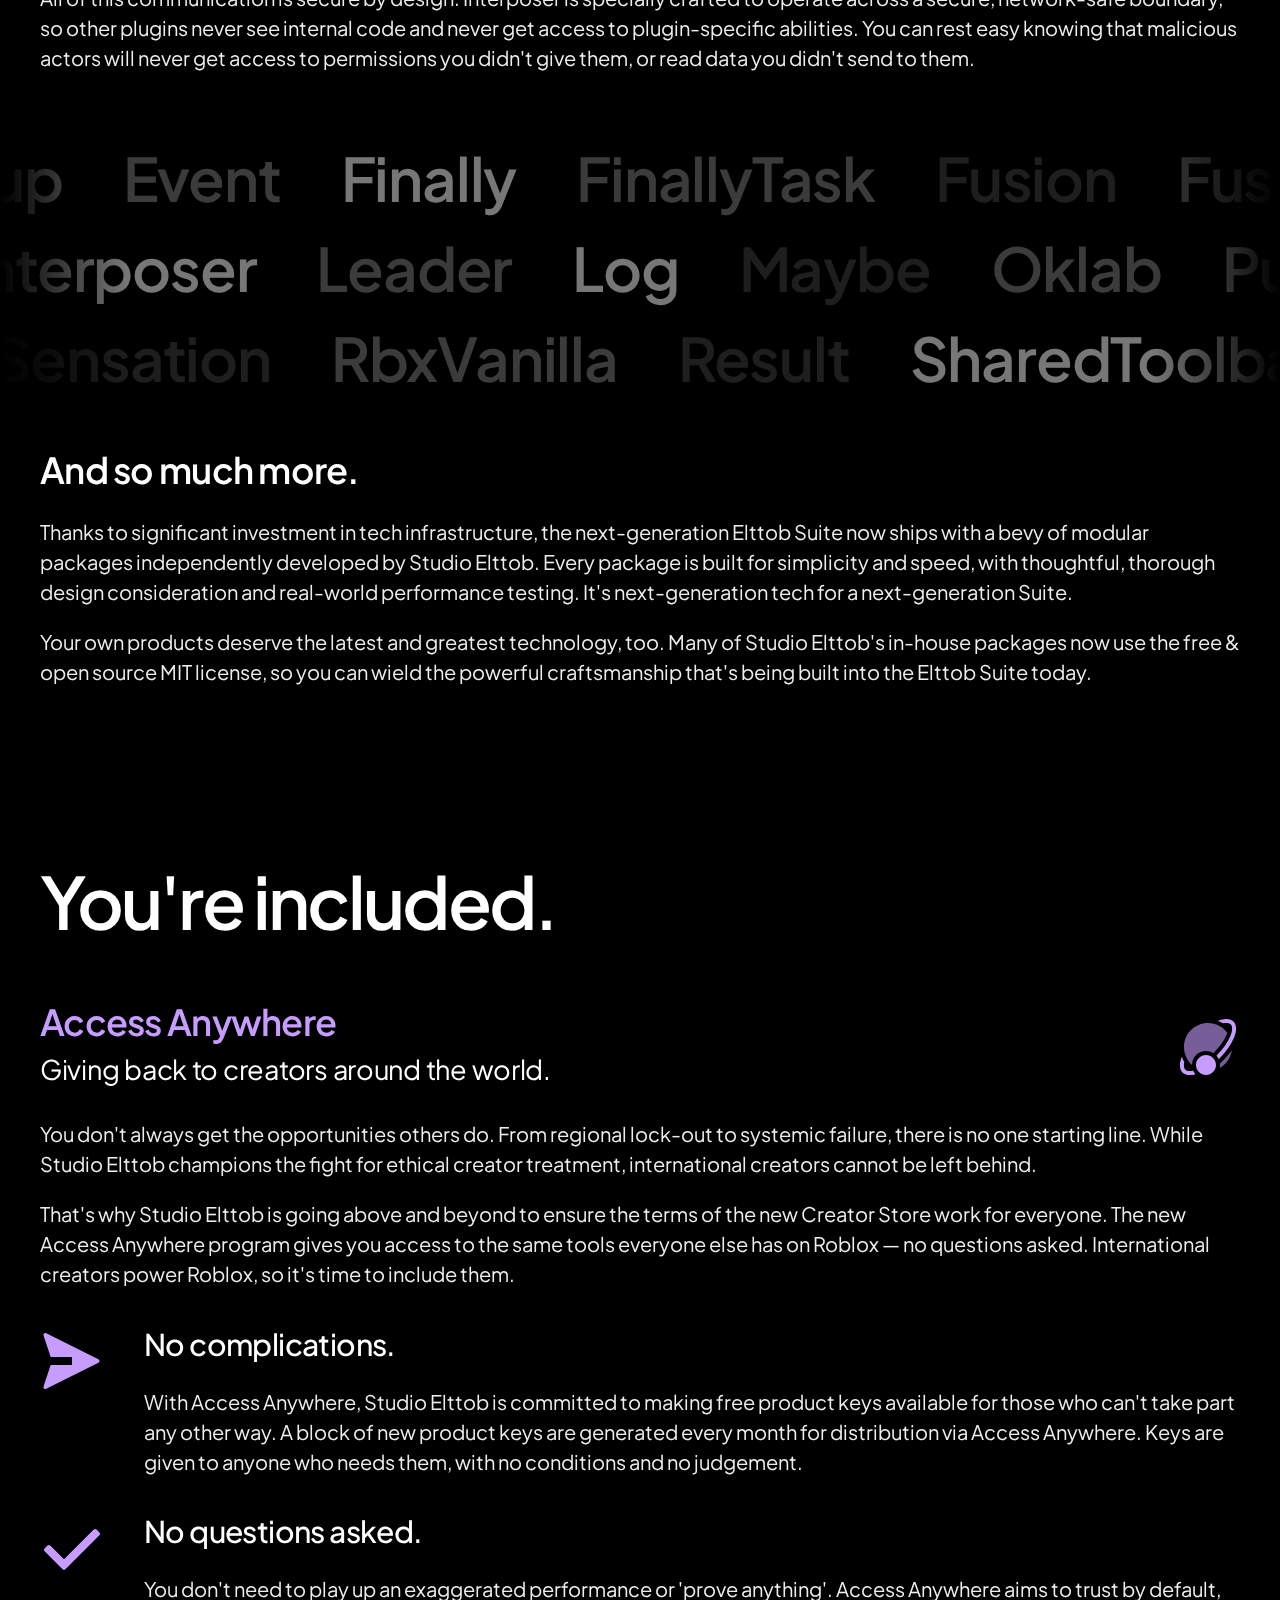
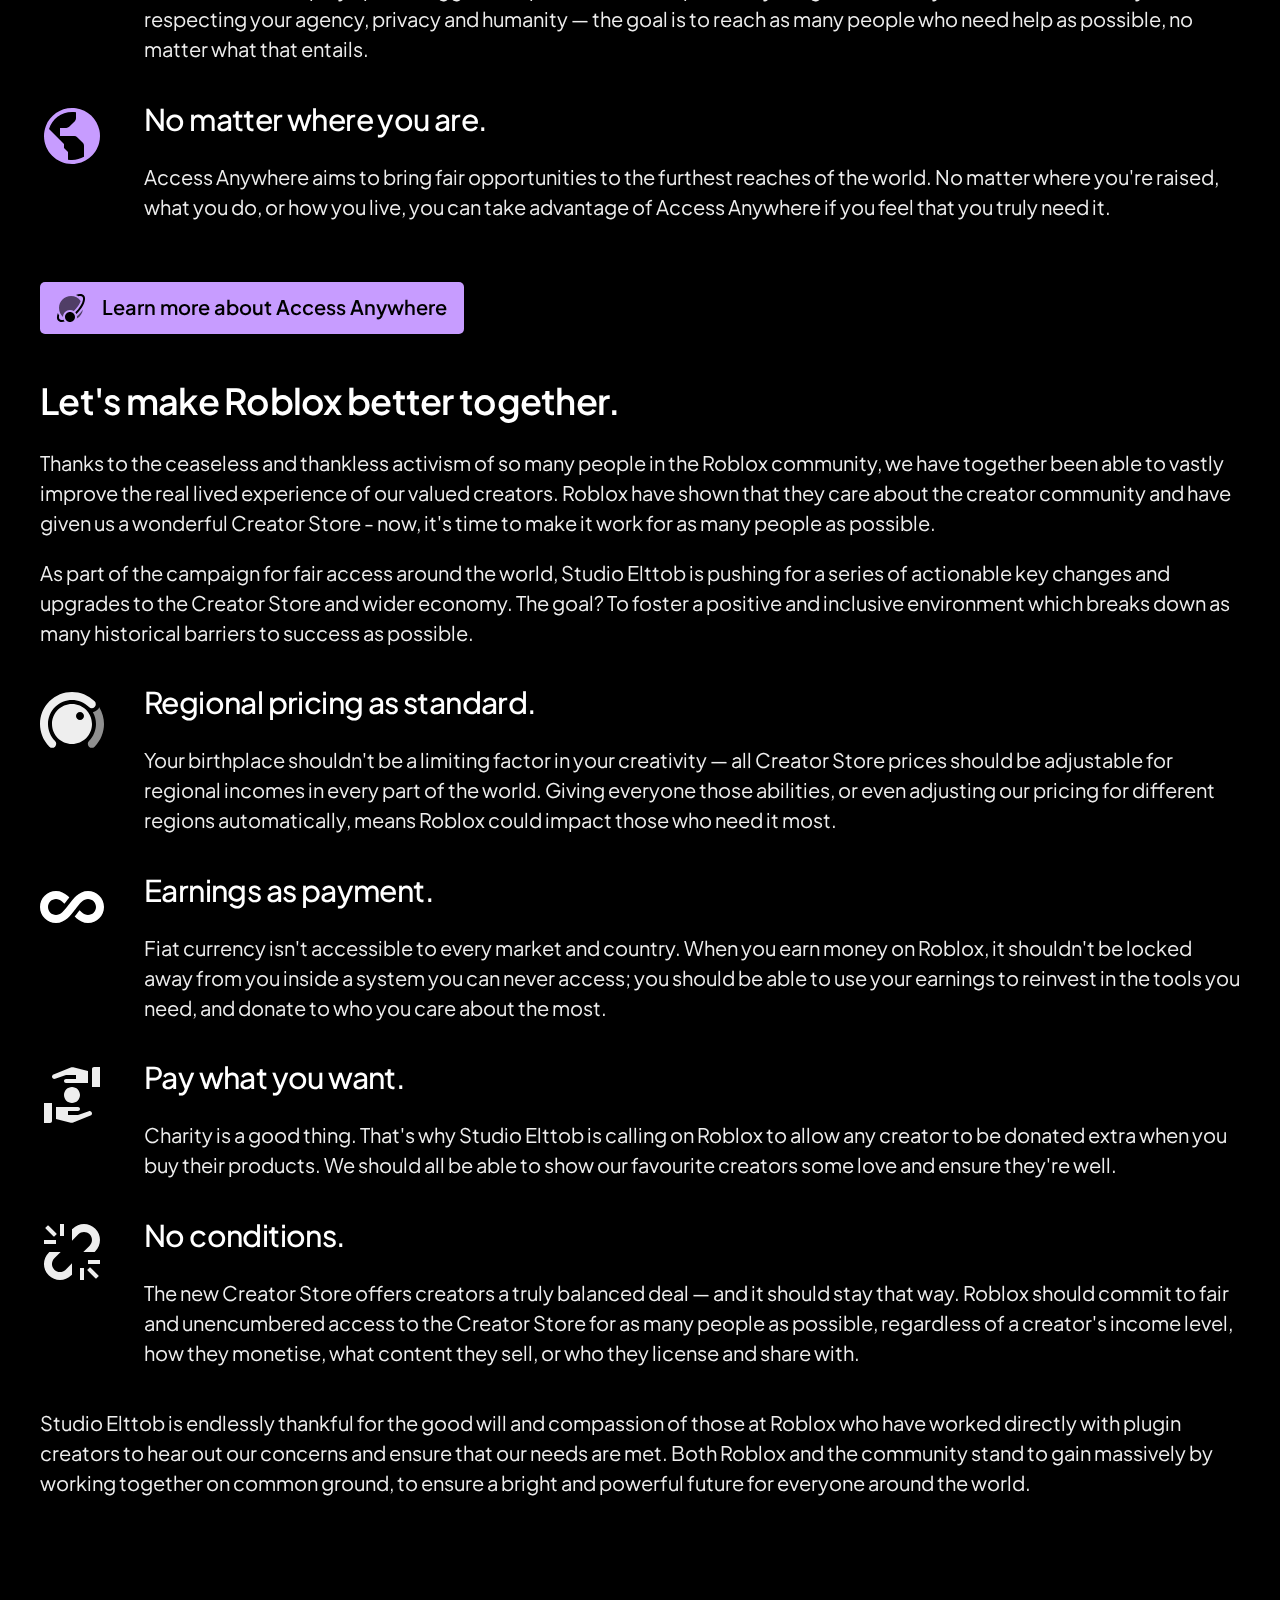
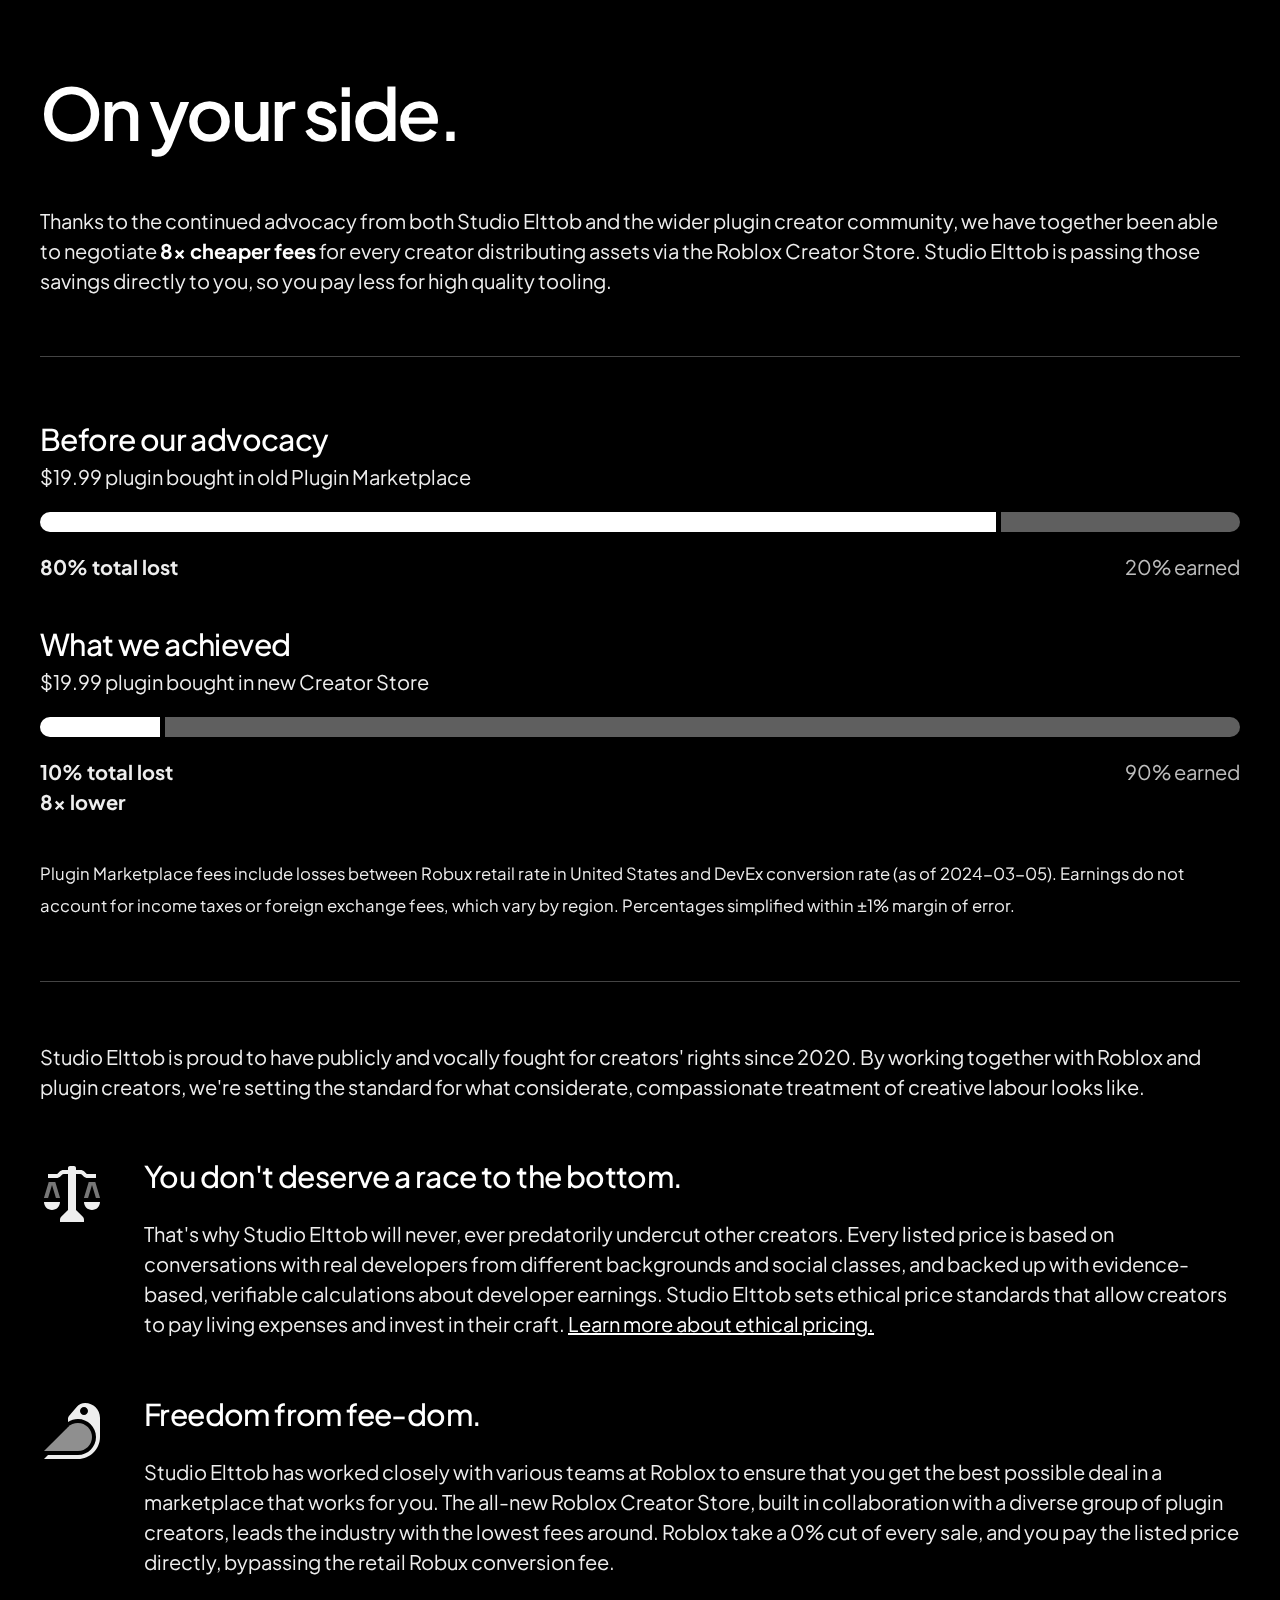
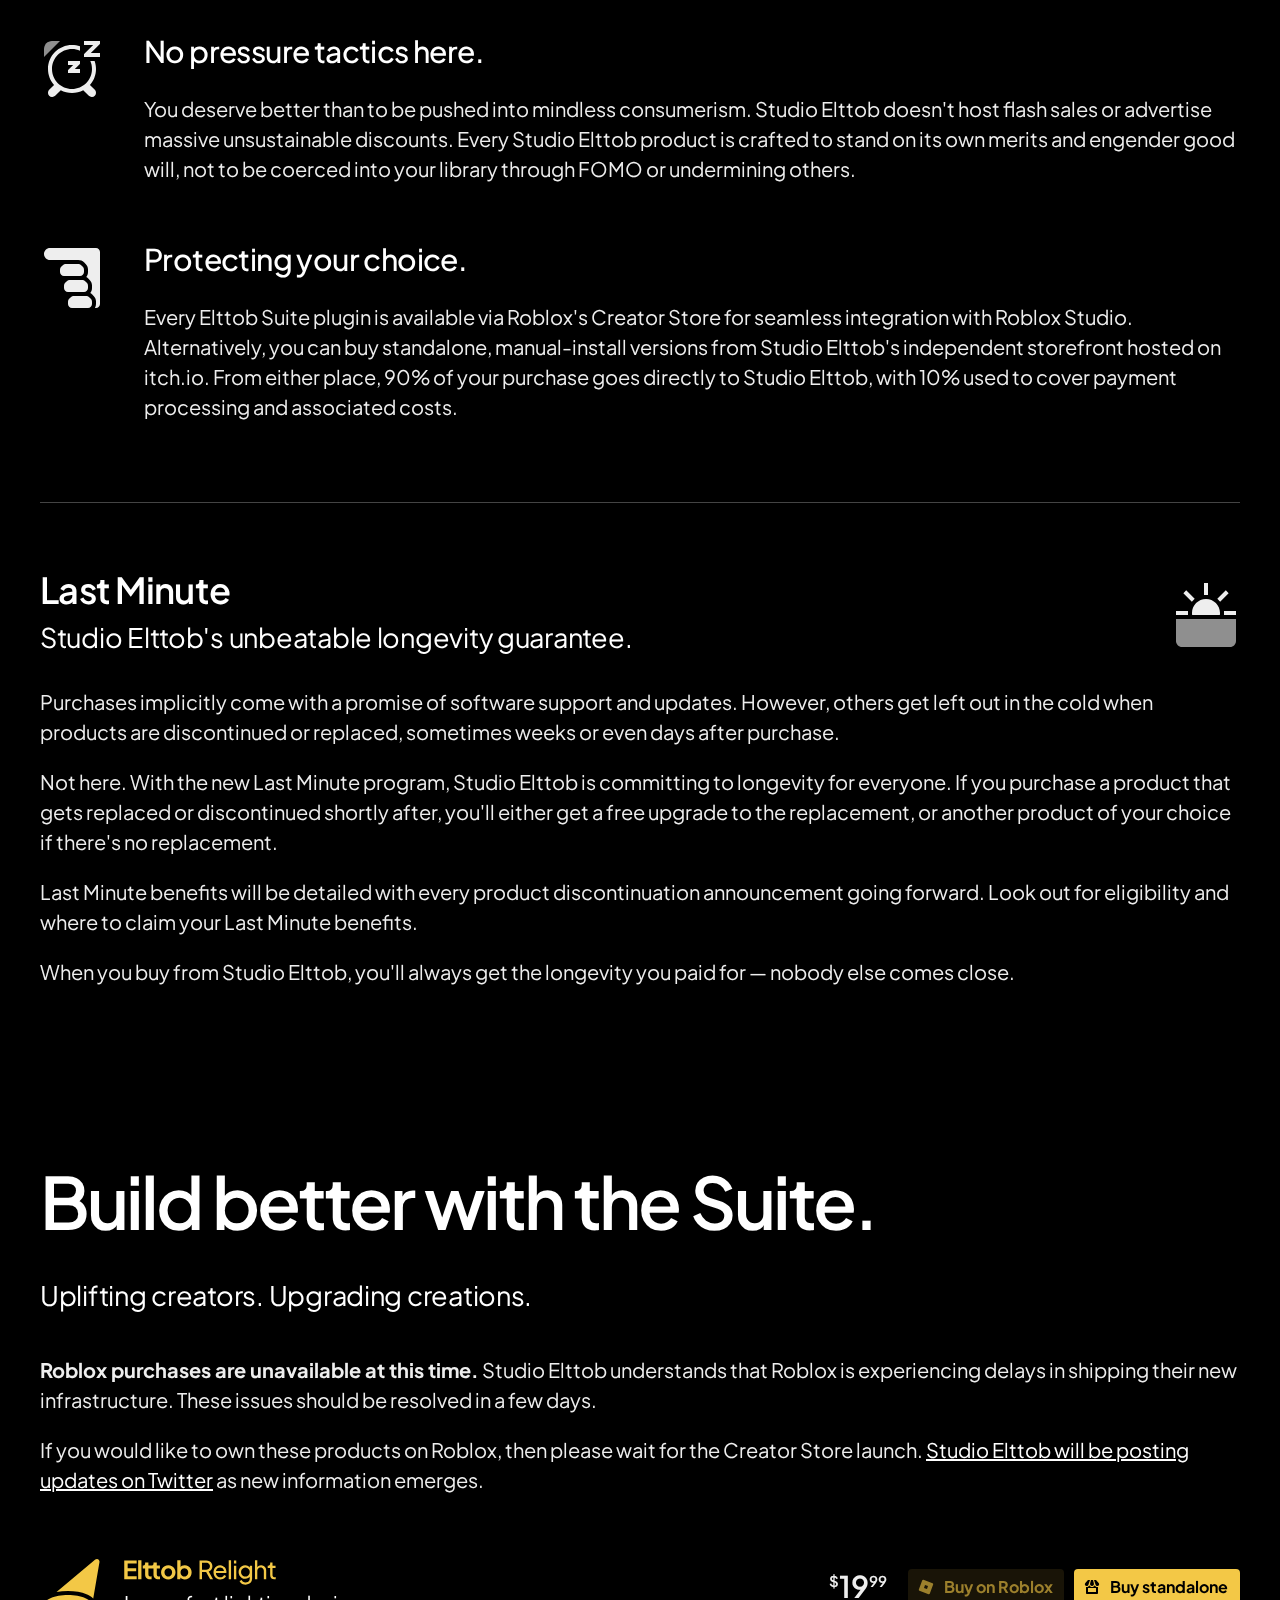
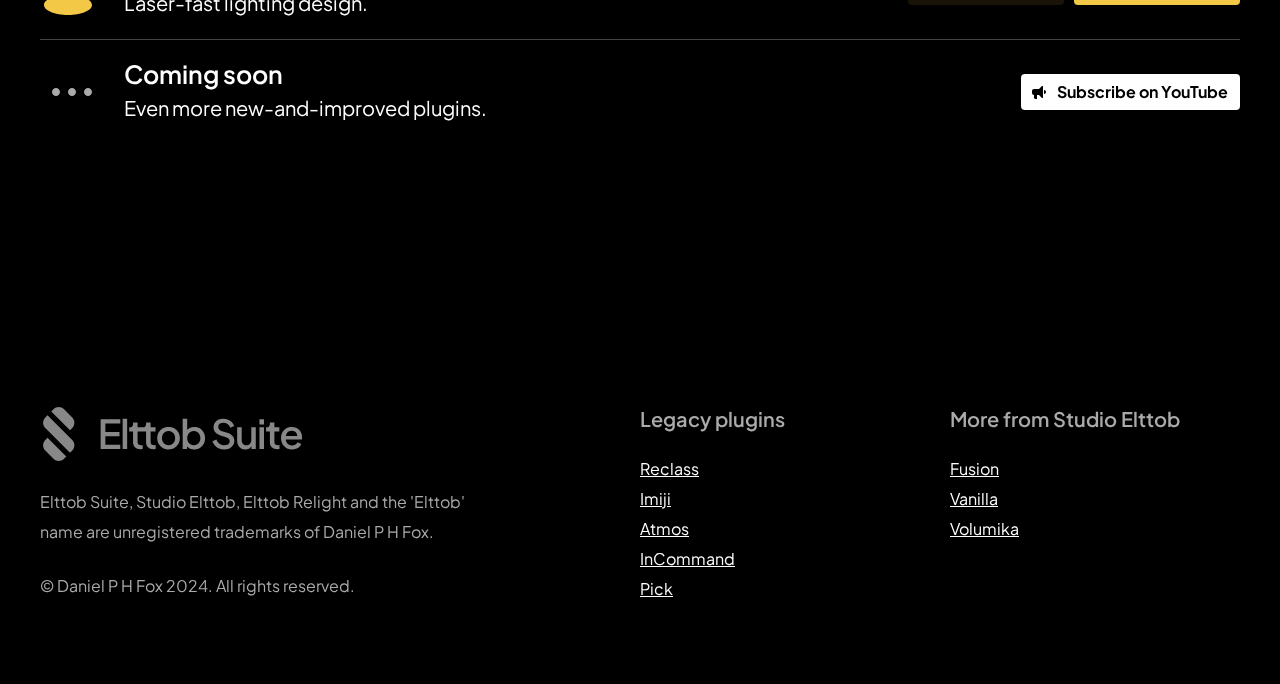
==== commit 490c223a: "Button styling" ====
--- a/next-generation/index.html
+++ b/next-generation/index.html
@@ -589,7 +589,7 @@
 			<article>
 				<p>
 					<strong>Roblox purchases are unavailable at this time.</strong> Studio Elttob understands that Roblox is
-					experiencing delays in shipping their new payments infrastructure. These issues should be resolved in a
+					experiencing delays in shipping their new infrastructure. These issues should be resolved in a
 					few days.
 				</p>
 				<p>
@@ -610,7 +610,7 @@
 					<small>$</small><data value="19.99">19<small>99</small></data>
 				</span>
 				<nav>
-					<a class="button compact with-icon" style="--icon: url('icons/purchase/roblox.svg');">Coming soon to Roblox</a>
+					<a class="button compact with-icon" style="--icon: url('icons/purchase/roblox.svg');">Buy on Roblox</a>
 					<a href="https://elttob.uk/go/suite/relight/itch/" class="button compact with-icon" style="--icon: url('icons/purchase/independent.svg');">Buy standalone</a>
 				</nav>
 			</section>
--- a/next-generation/style.css
+++ b/next-generation/style.css
@@ -57,8 +57,6 @@
 		justify-content: center;
 		gap: 0.75rem;
 		text-decoration: none;
-		background-color: var(--accent);
-		color: var(--dark);
 		padding: 0.5rem;
 		font-weight: 600;
 		line-height: 100%;
@@ -68,7 +66,18 @@
 		/* Horizontal optical alignment */
 		padding-right: calc(0.75rem + 0.1em);
 
-		&:hover {
+		background-color: color-mix(in srgb, var(--accent) 10%, transparent);
+		color: color-mix(in srgb, var(--accent) 60%, transparent);
+
+		cursor: not-allowed;
+
+		&[href] {
+			background-color: var(--accent);
+			color: var(--dark);
+			cursor: pointer;
+		}
+
+		&[href]:hover {
 			background-color: color-mix(in srgb, var(--accent) 80%, black);
 		}
 
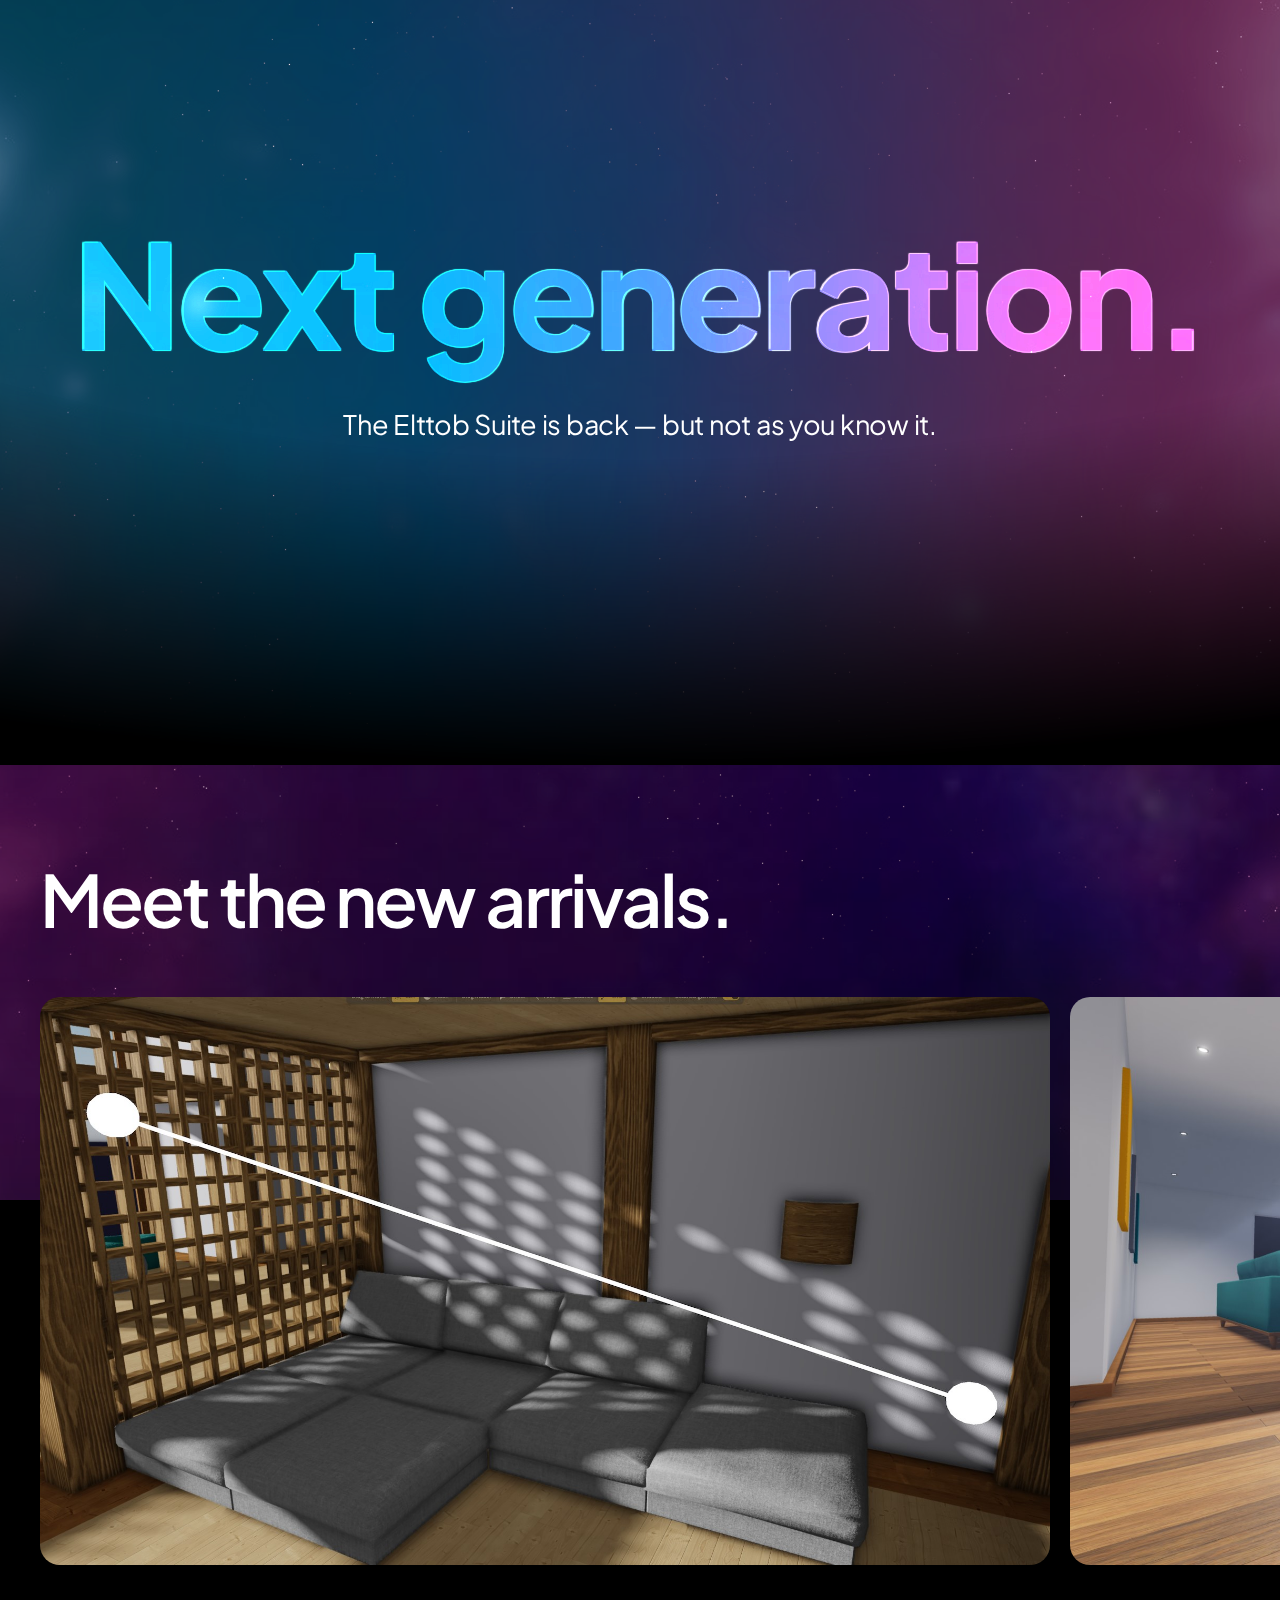
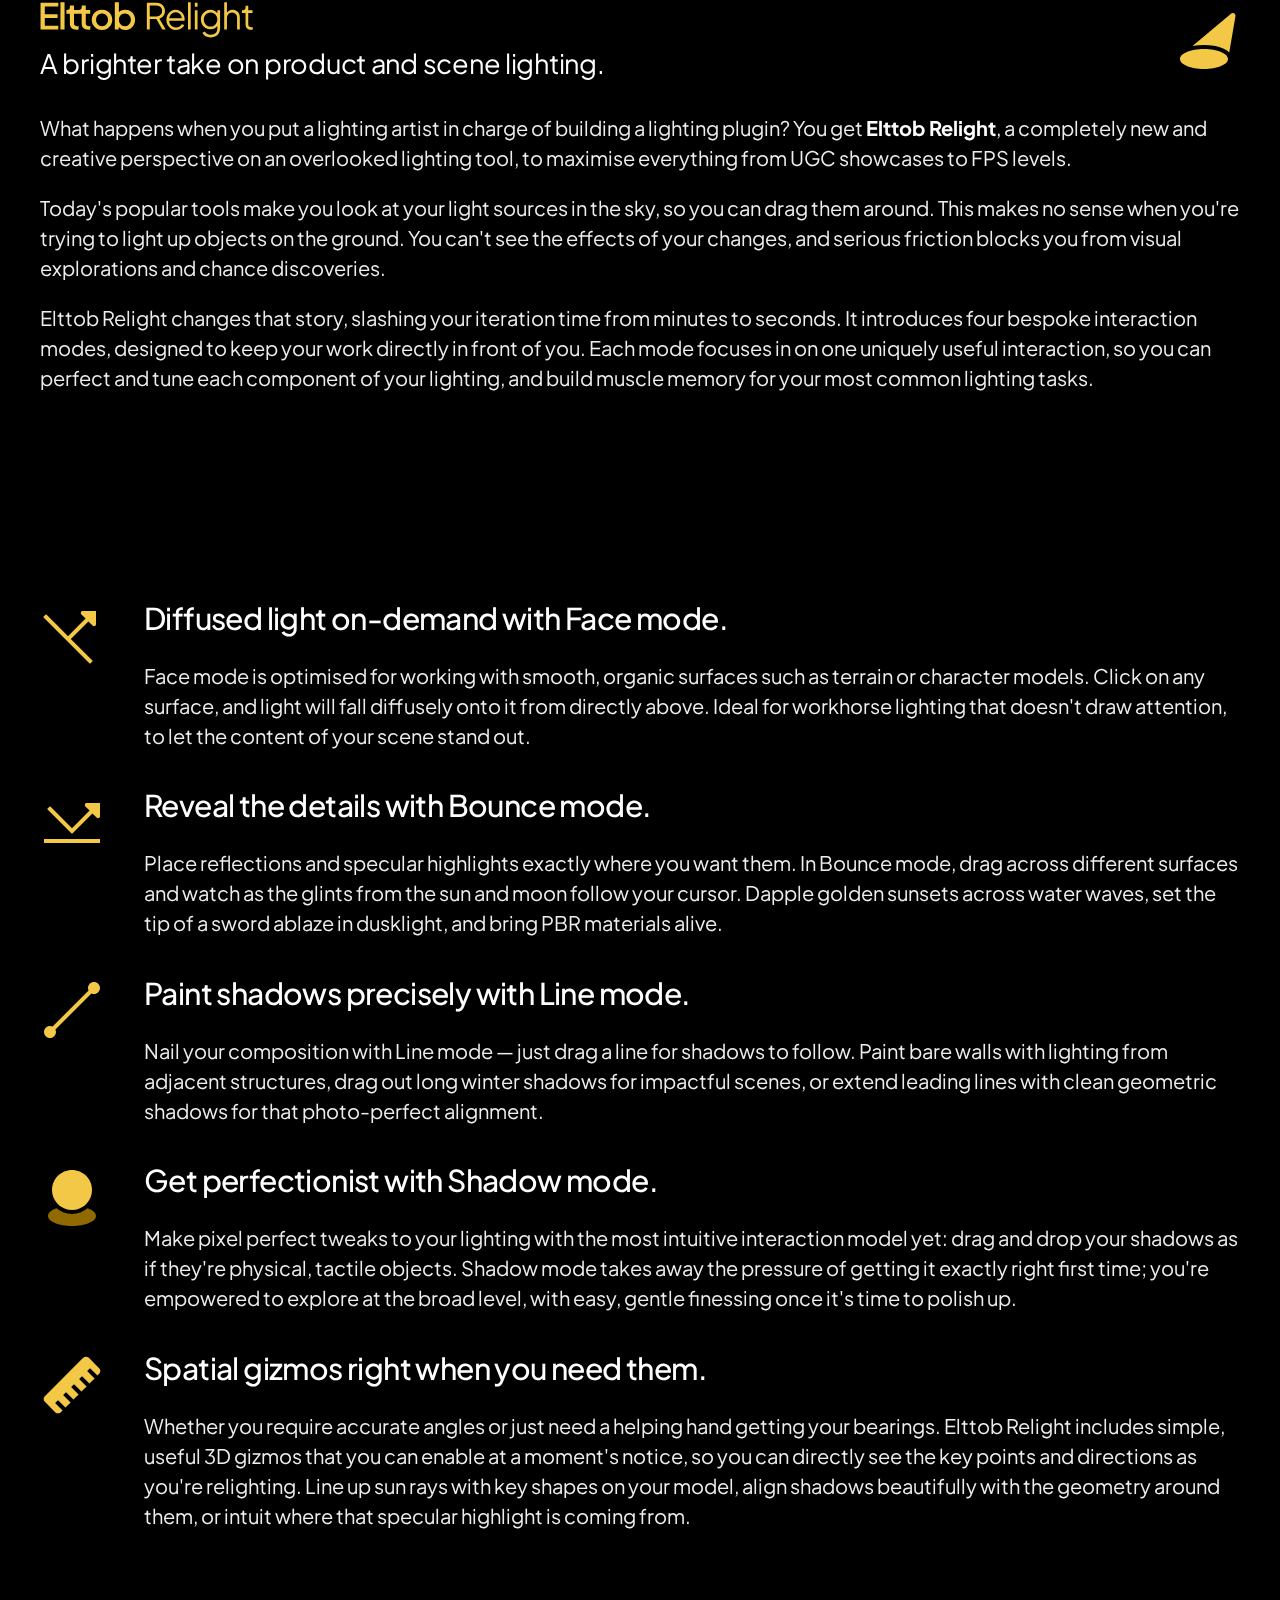
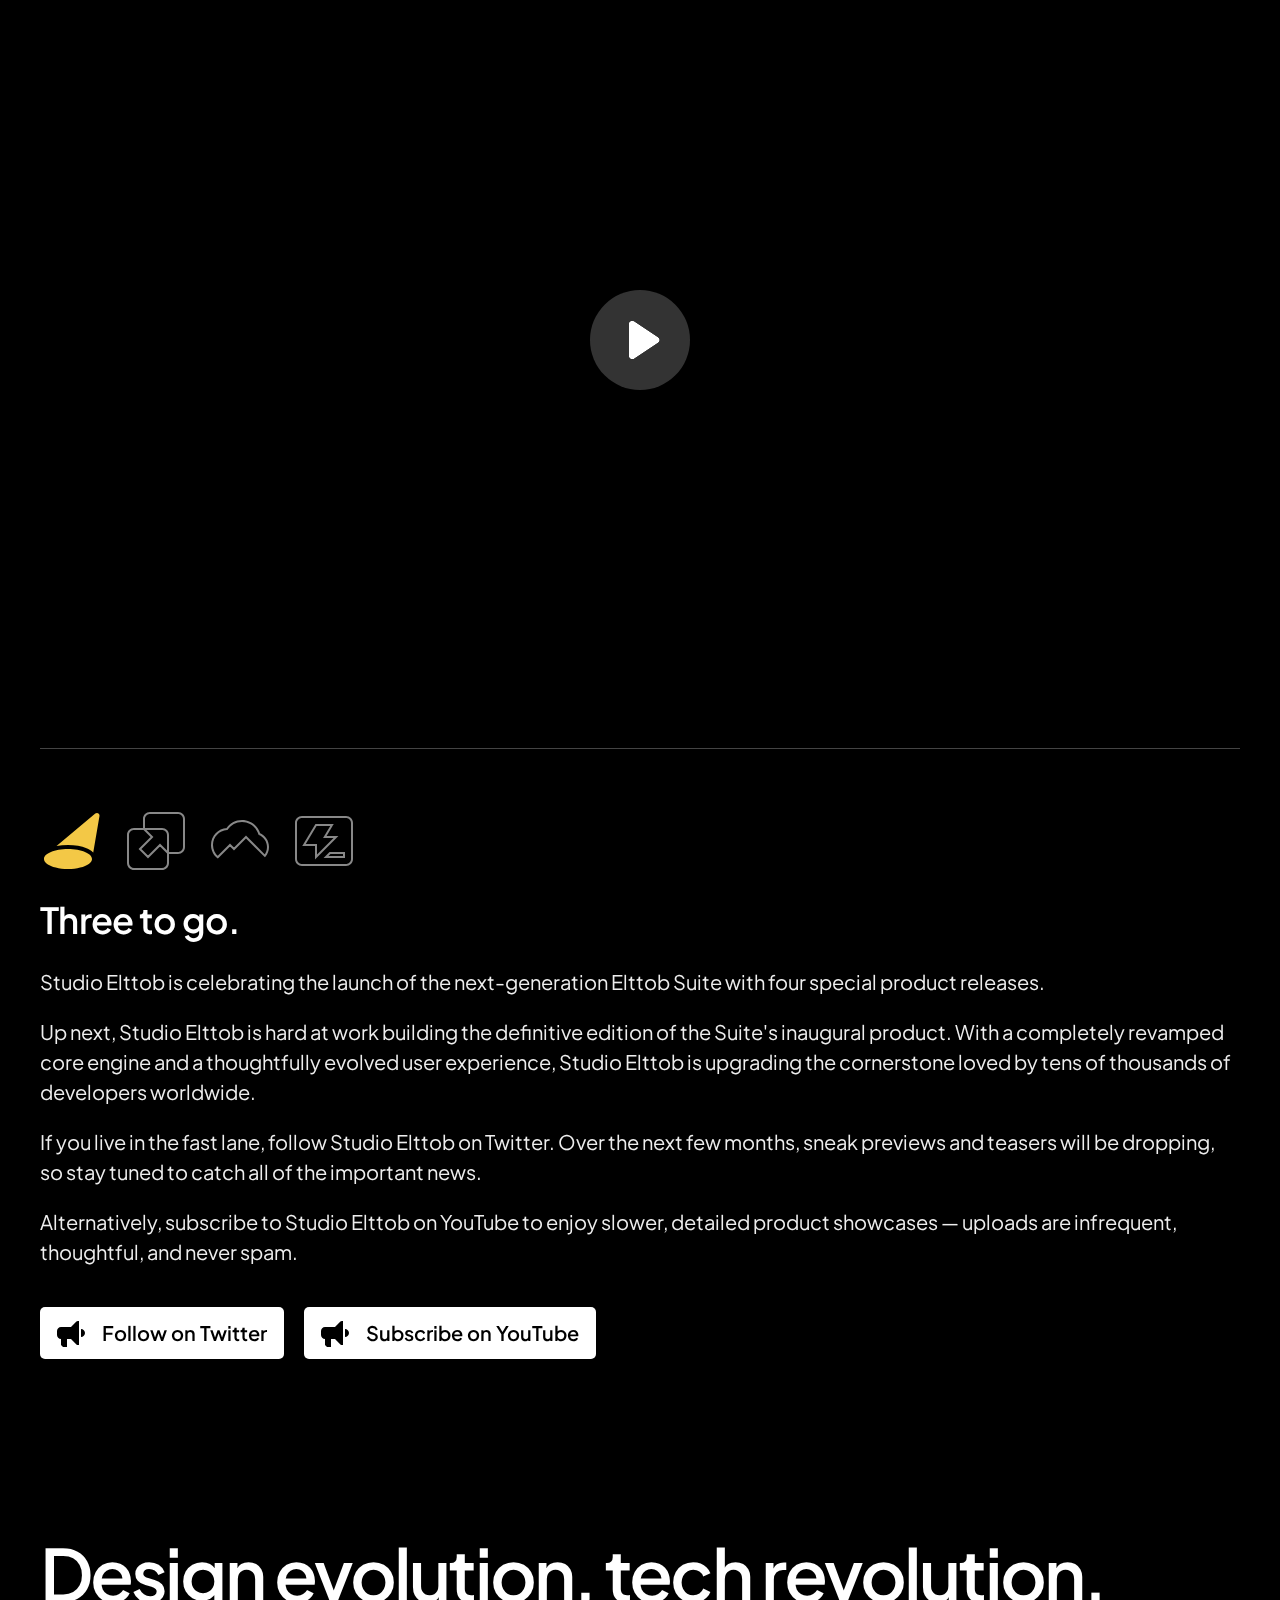
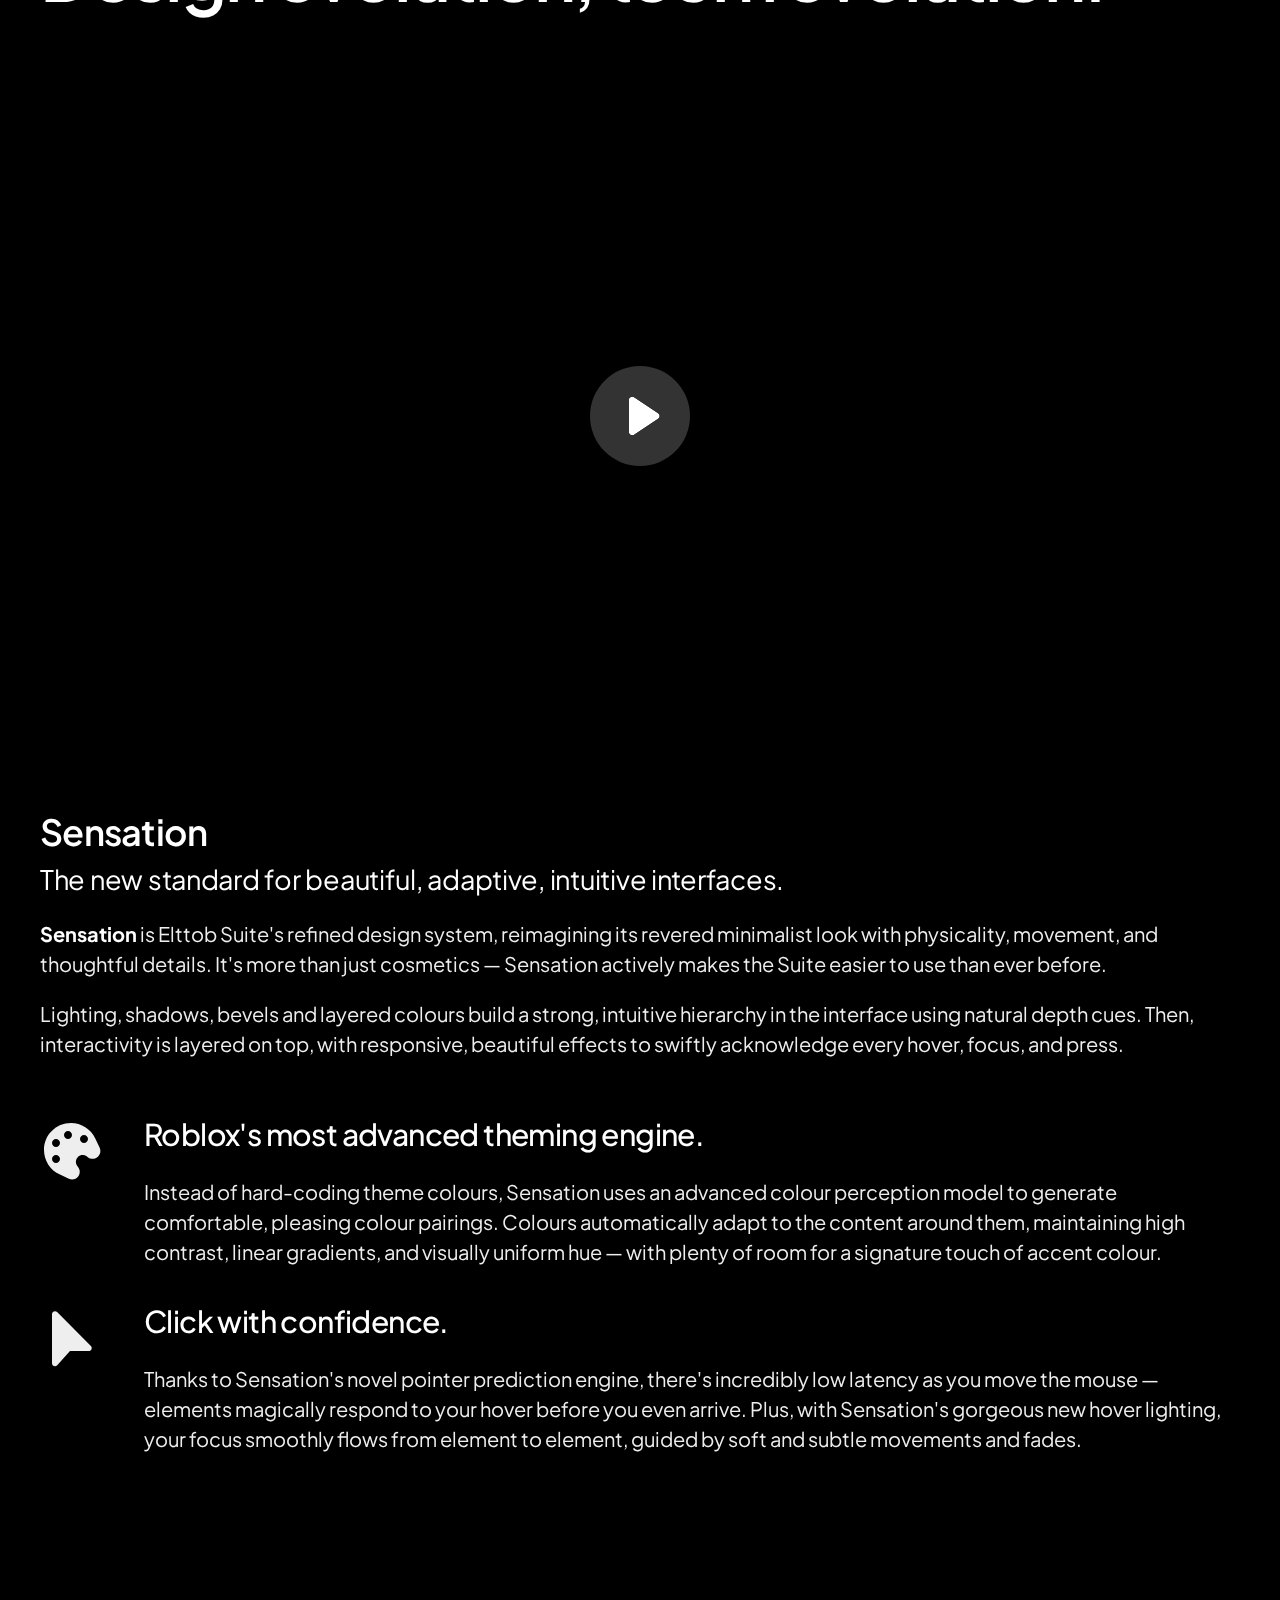
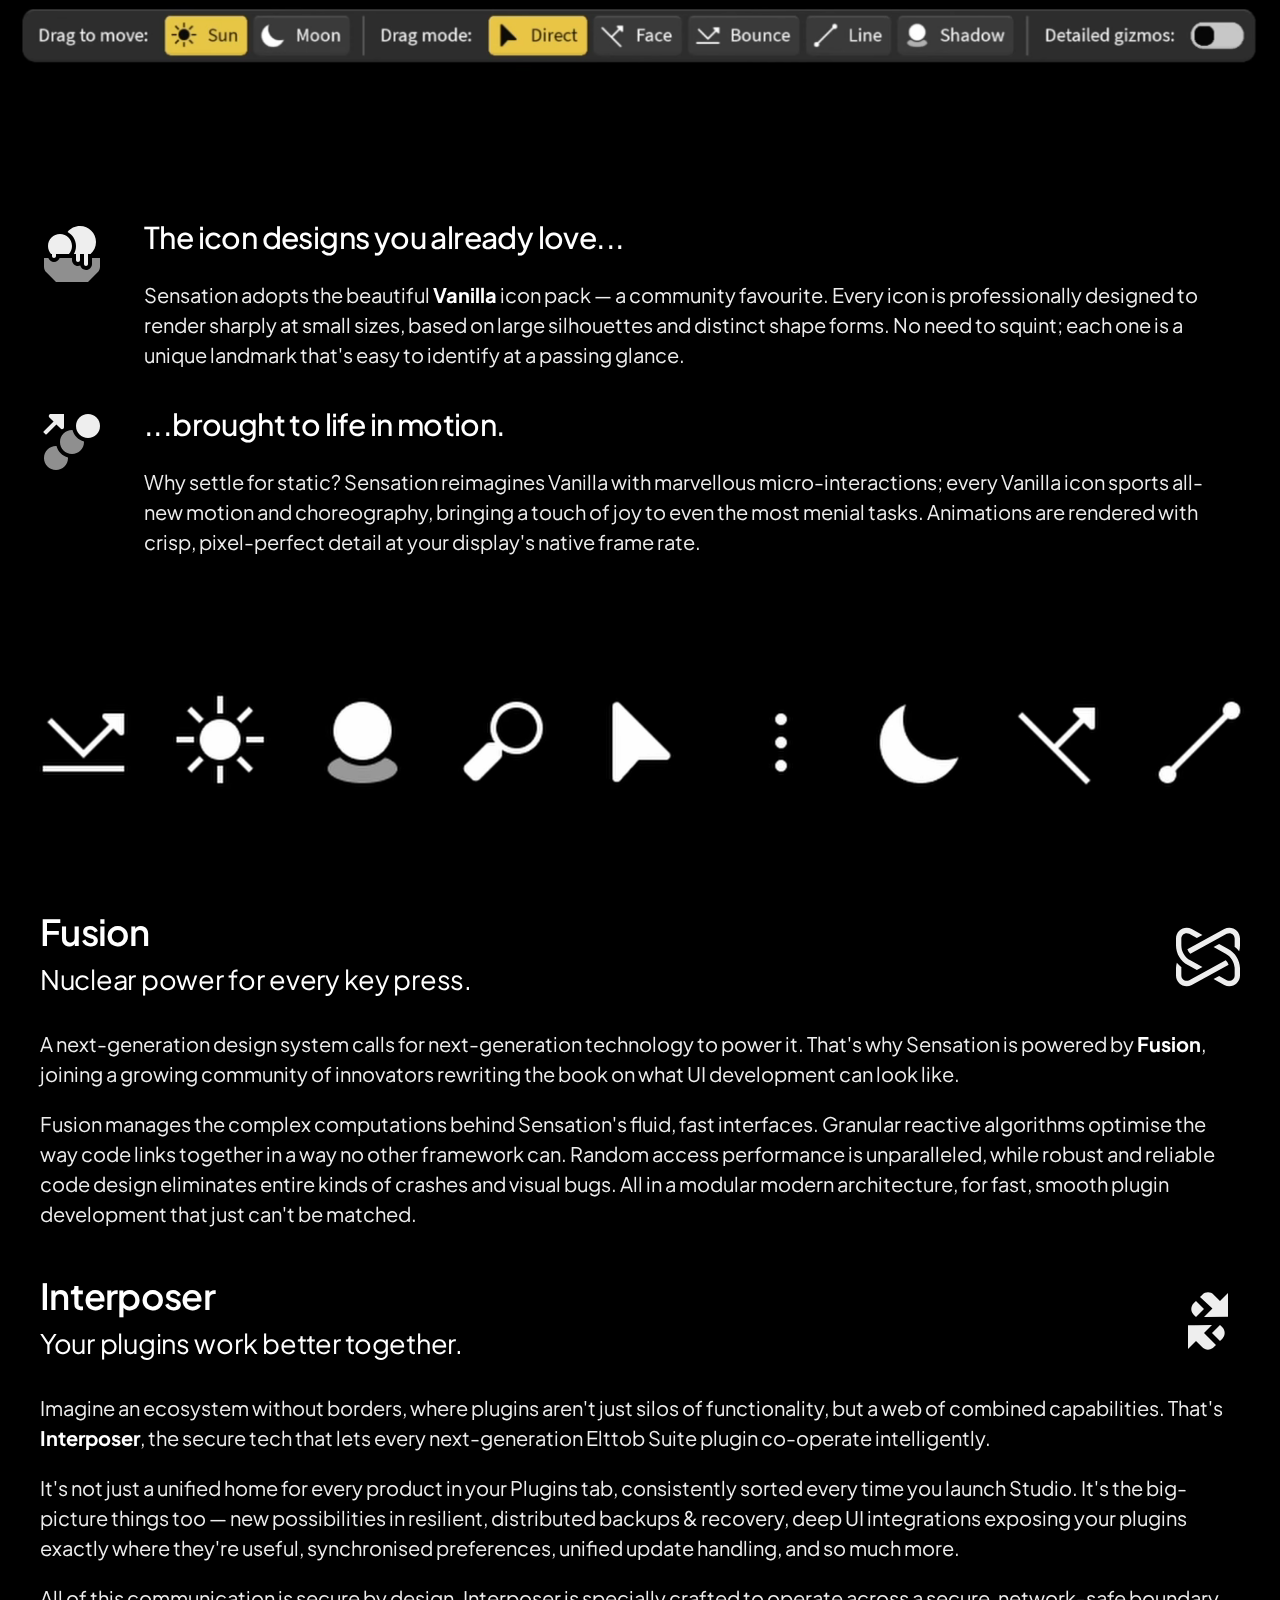
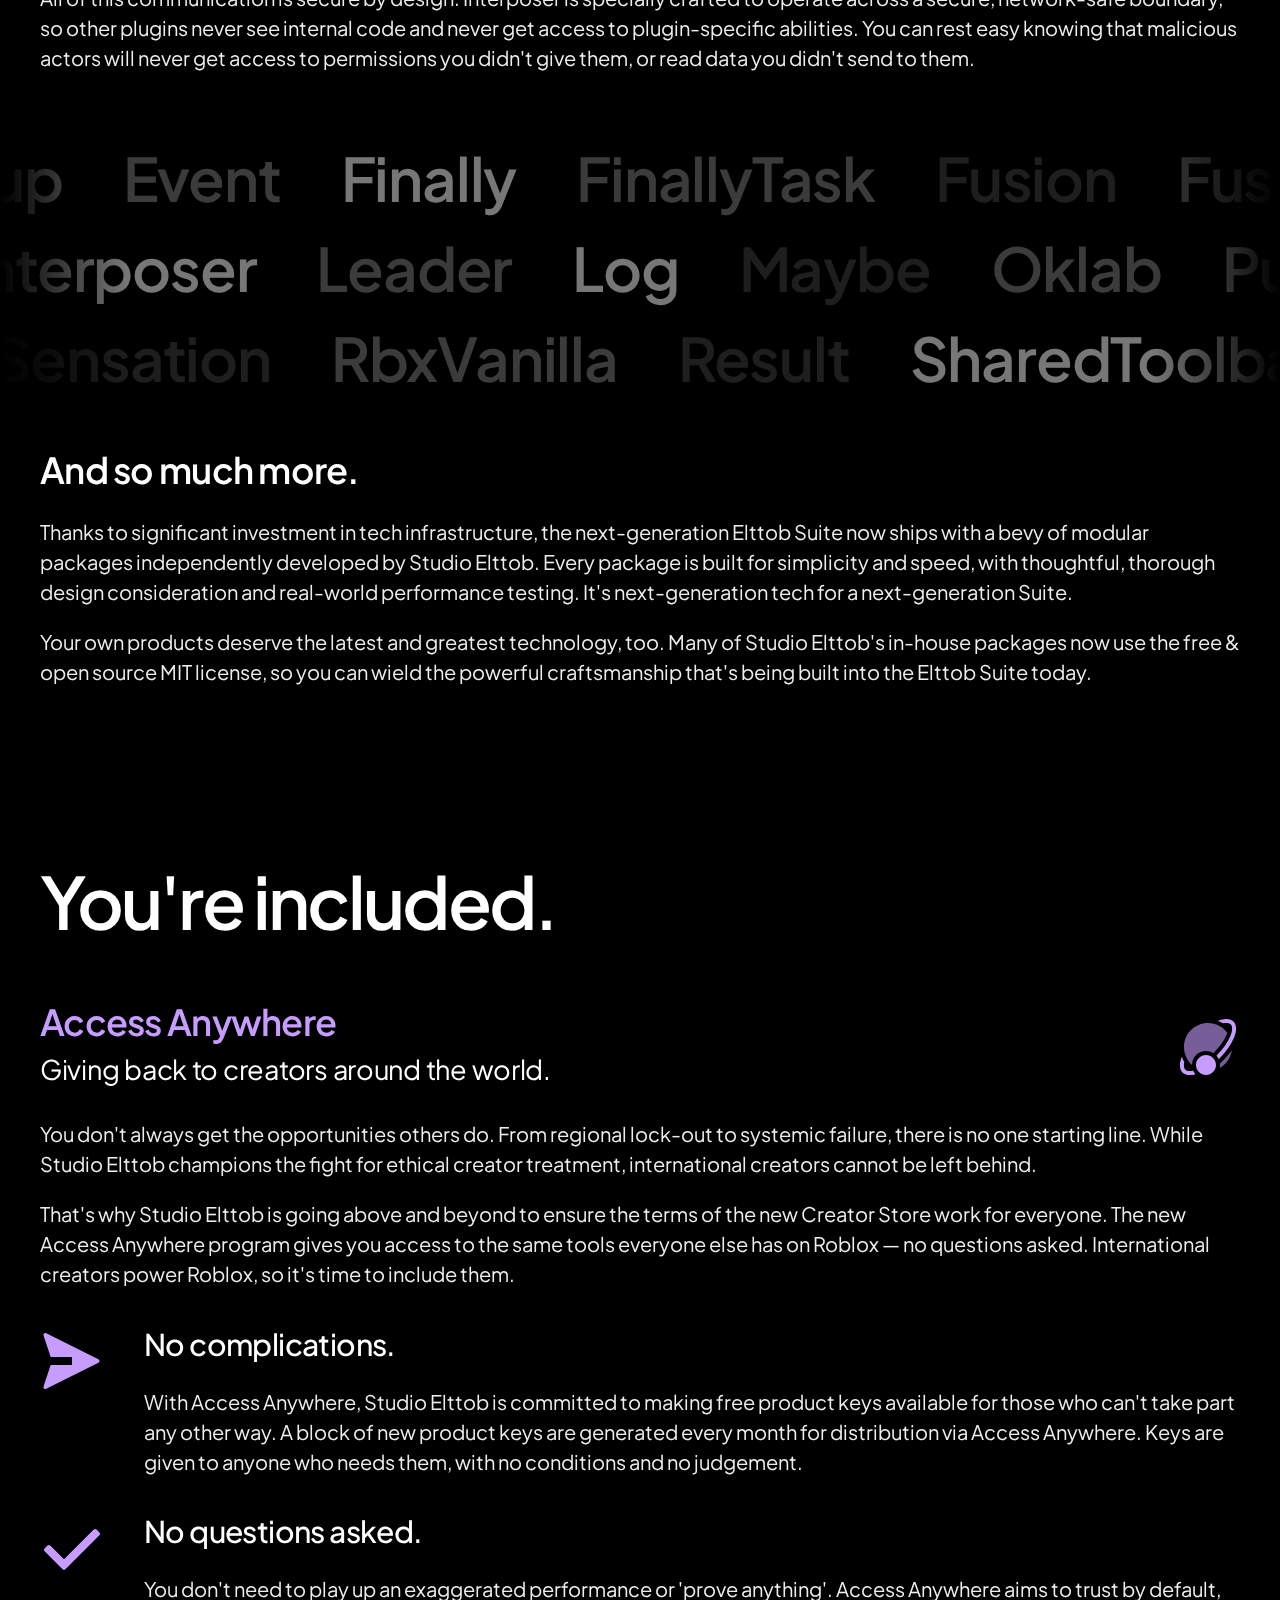
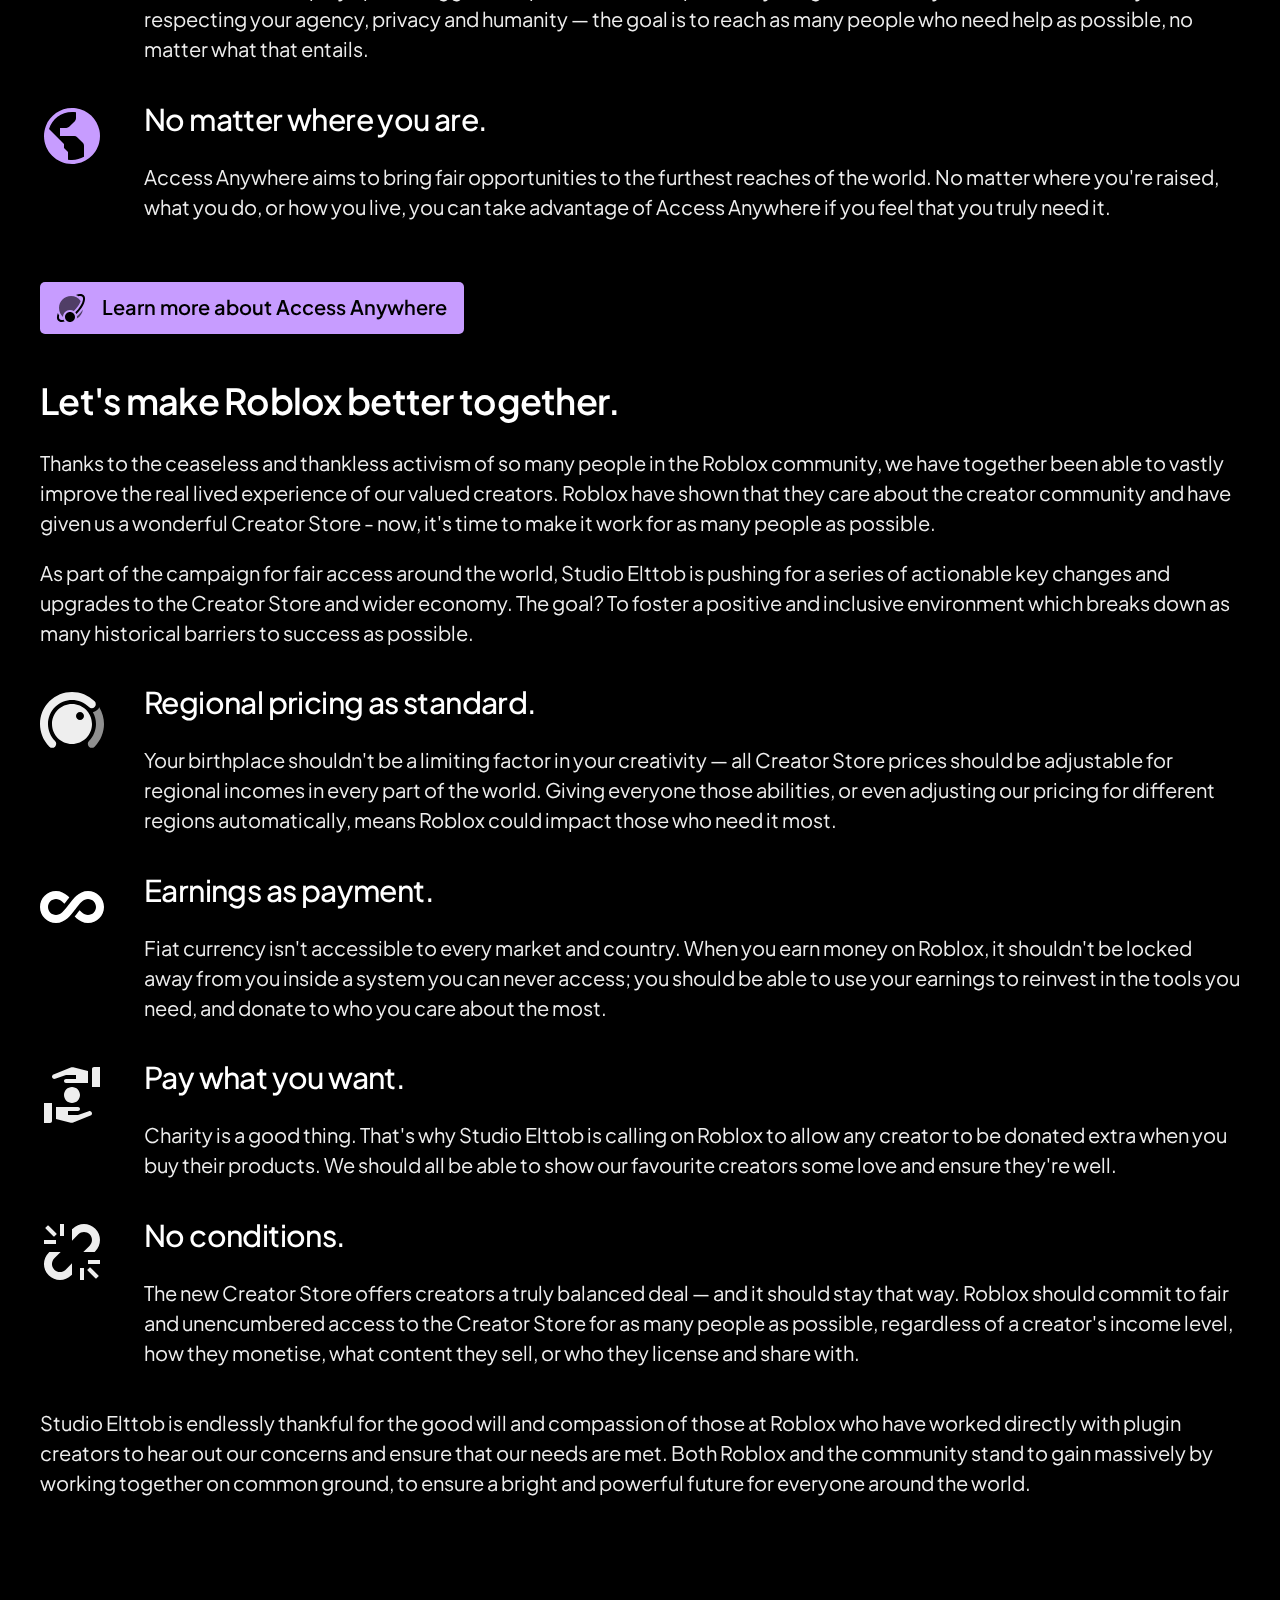
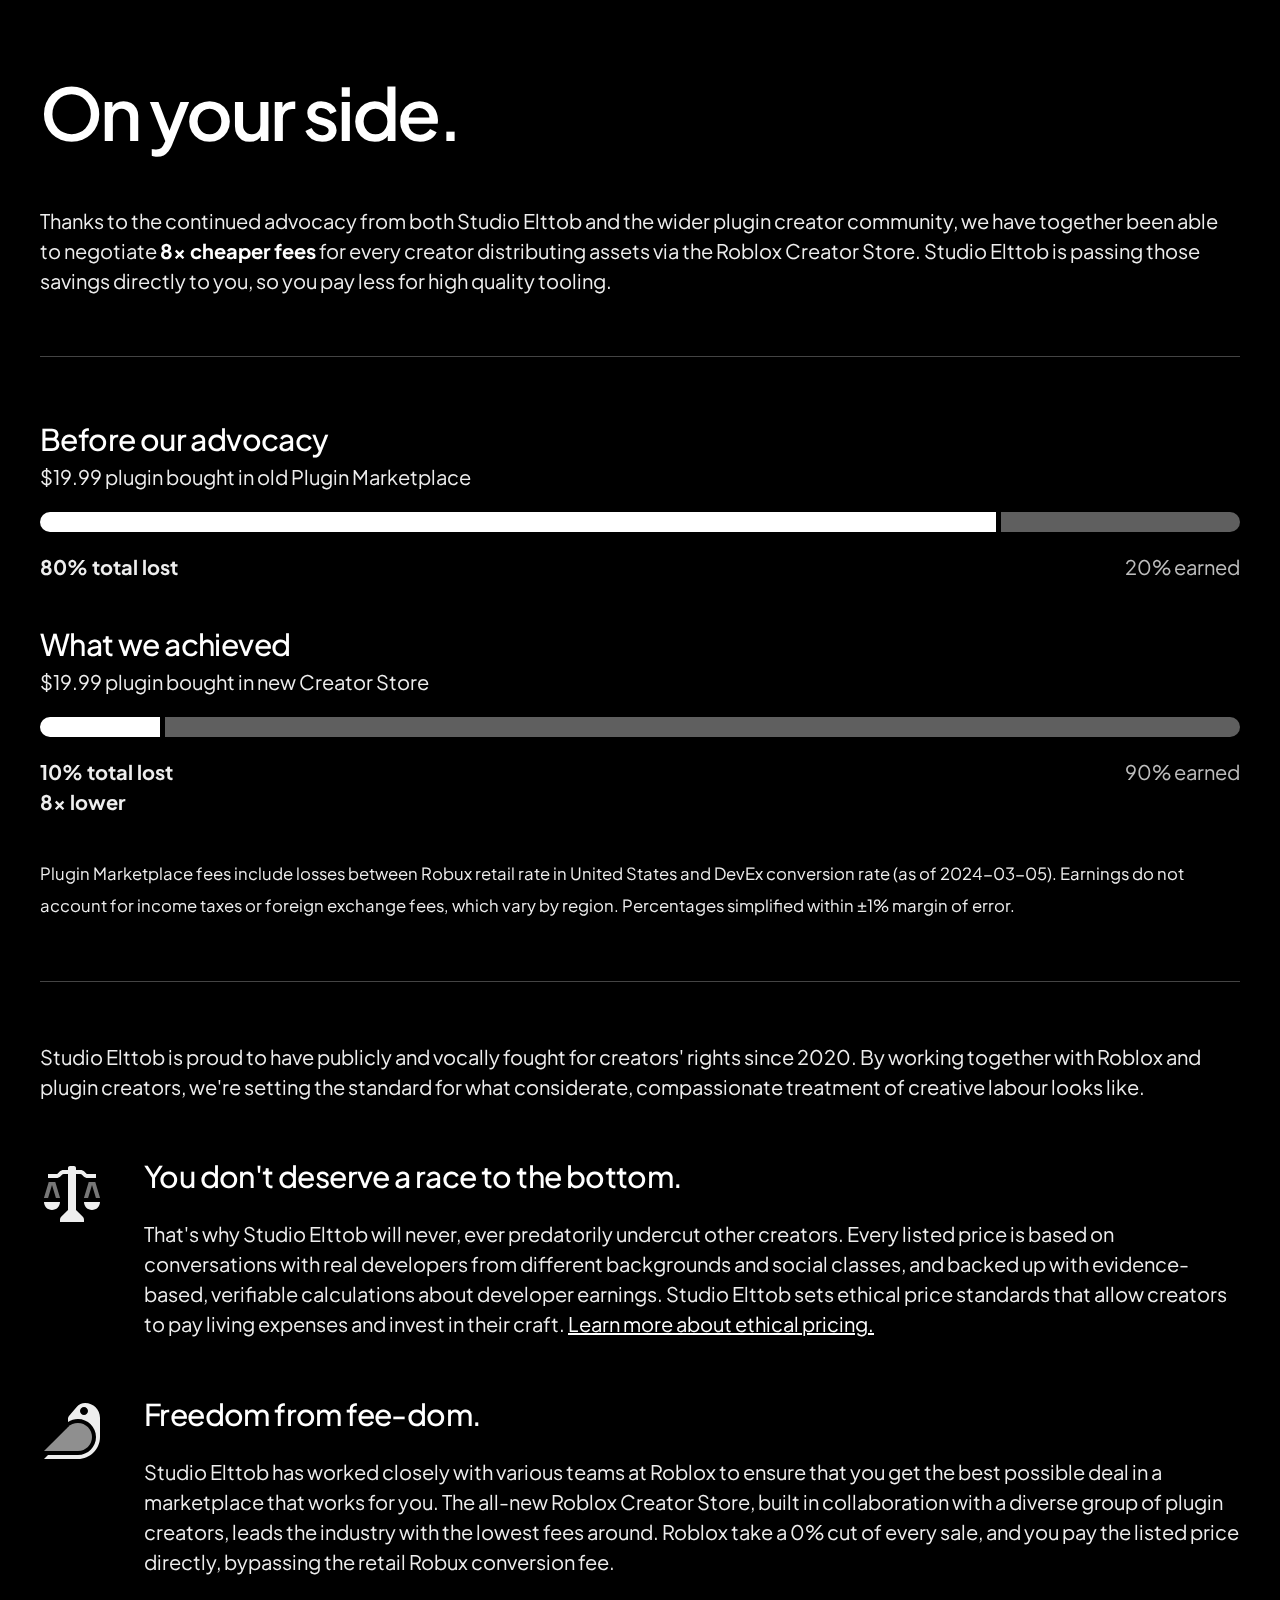
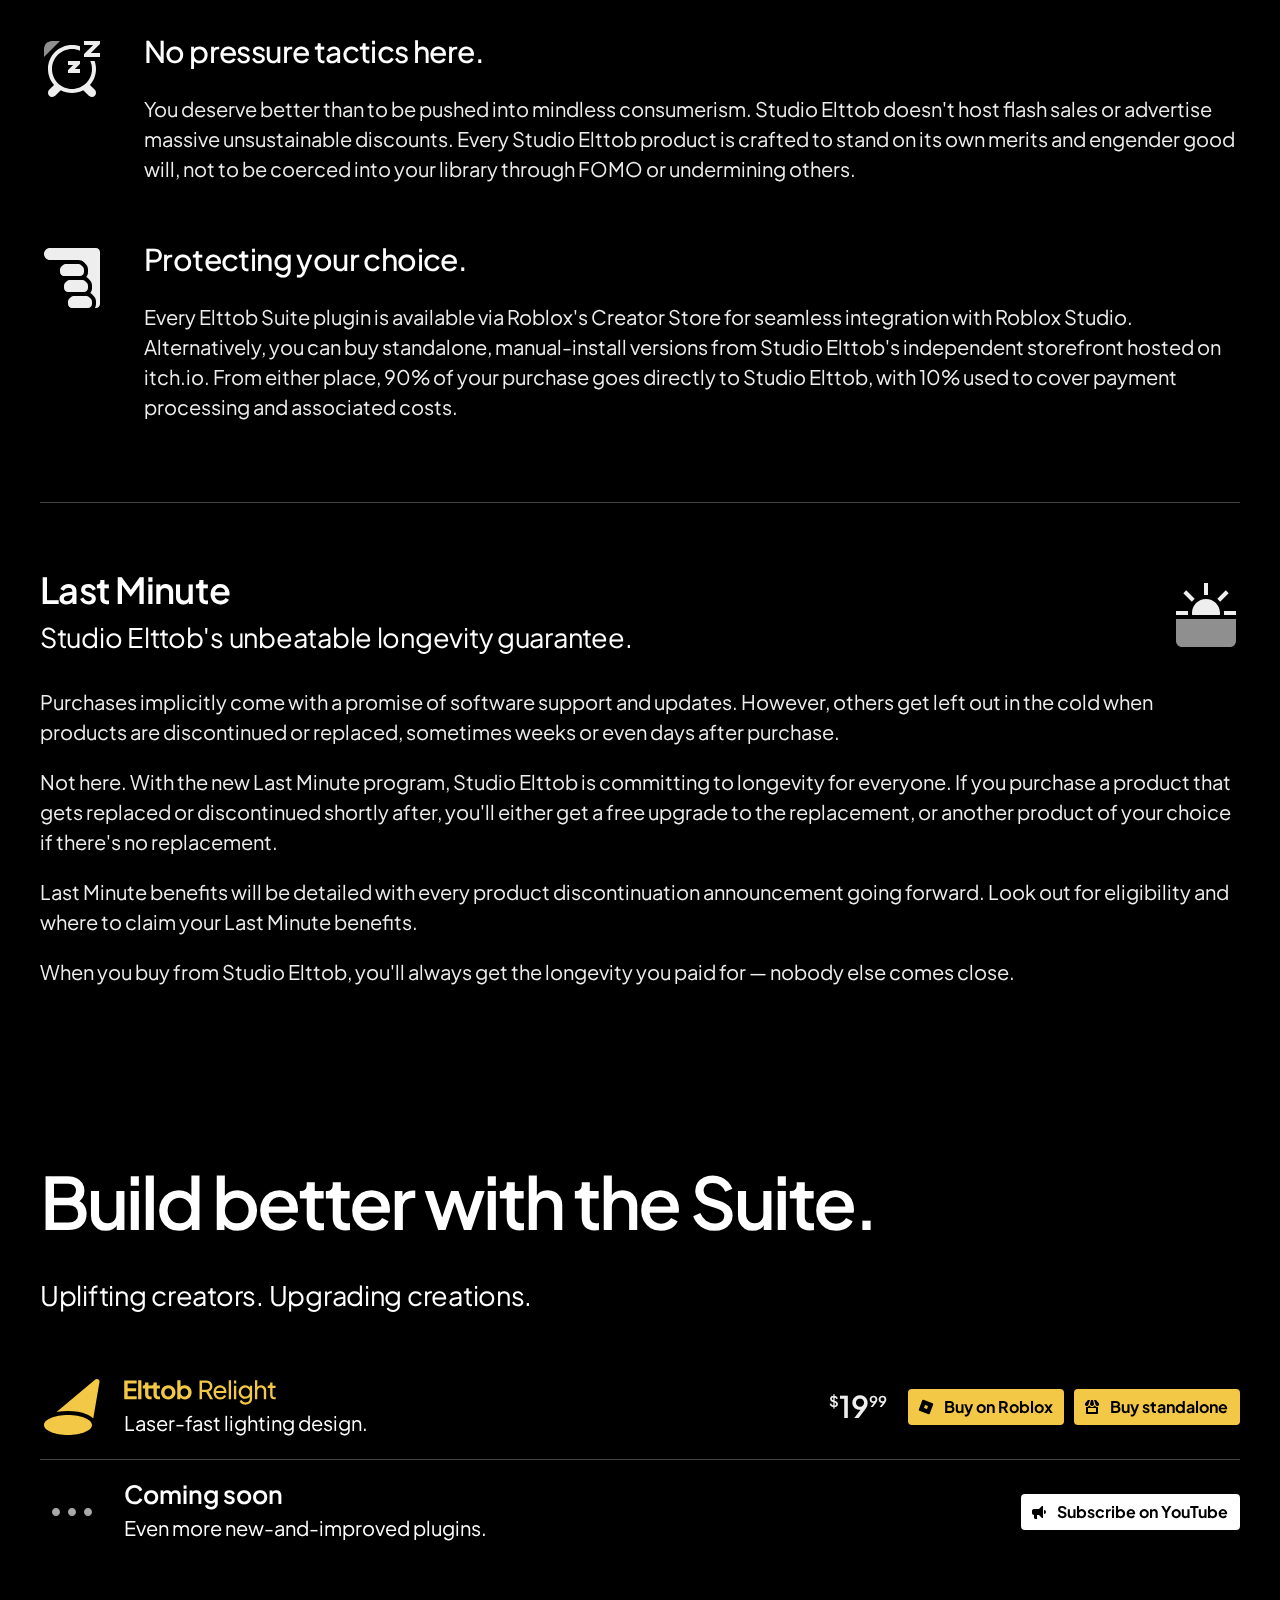
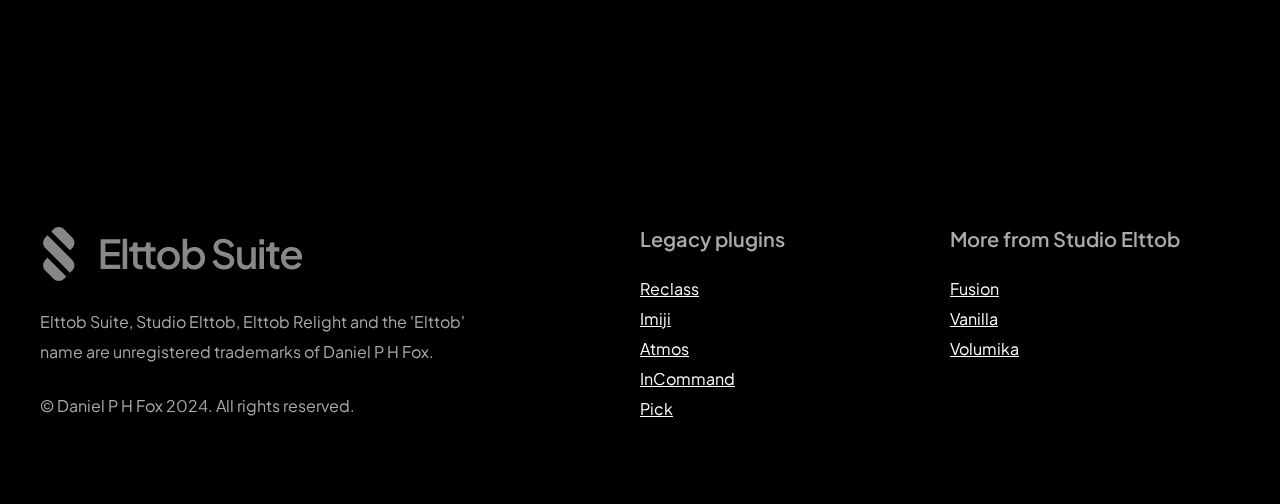
==== commit 61da2c14: "Creator Store is live" ====
--- a/next-generation/index.html
+++ b/next-generation/index.html
@@ -586,18 +586,6 @@
 				<h2 id="purchase">Build better with the Suite.</h2>
 				<p>Uplifting creators. Upgrading creations.</p>
 			</hgroup>
-			<article>
-				<p>
-					<strong>Roblox purchases are unavailable at this time.</strong> Studio Elttob understands that Roblox is
-					experiencing delays in shipping their new infrastructure. These issues should be resolved in a
-					few days.
-				</p>
-				<p>
-					If you would like to own these products on Roblox, then please wait for the Creator Store launch.
-					<a href="https://elttob.uk/go/twitter/elttob">Studio Elttob will be posting updates on Twitter</a>
-					as new information emerges.
-				</p>
-			</article>
 			<section class="purchase-listing" style="--accent: #F3C846;"">
 				<img src="icons/relight/plugin.svg" alt="Relight icon">
 				<hgroup>
@@ -610,7 +598,7 @@
 					<small>$</small><data value="19.99">19<small>99</small></data>
 				</span>
 				<nav>
-					<a class="button compact with-icon" style="--icon: url('icons/purchase/roblox.svg');">Buy on Roblox</a>
+					<a href="https://elttob.uk/go/suite/relight/roblox/" class="button compact with-icon" style="--icon: url('icons/purchase/roblox.svg');">Buy on Roblox</a>
 					<a href="https://elttob.uk/go/suite/relight/itch/" class="button compact with-icon" style="--icon: url('icons/purchase/independent.svg');">Buy standalone</a>
 				</nav>
 			</section>
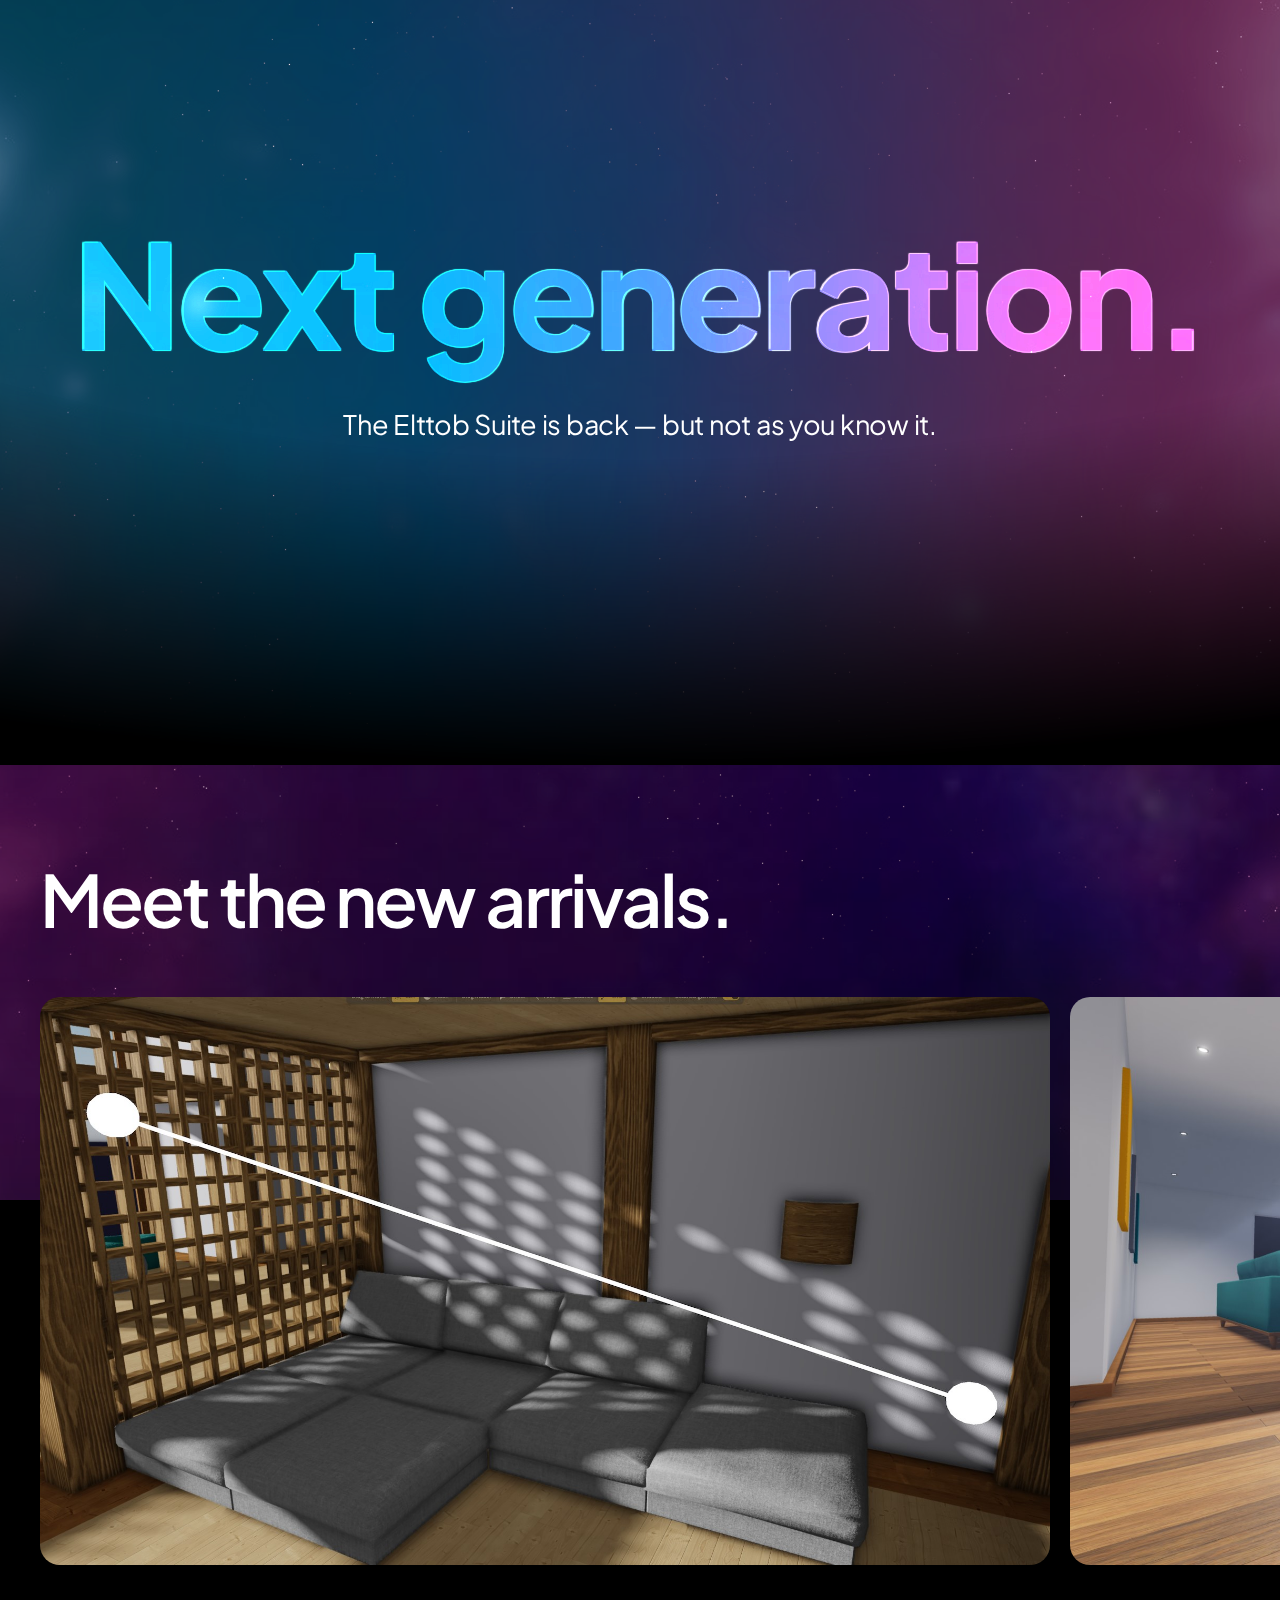
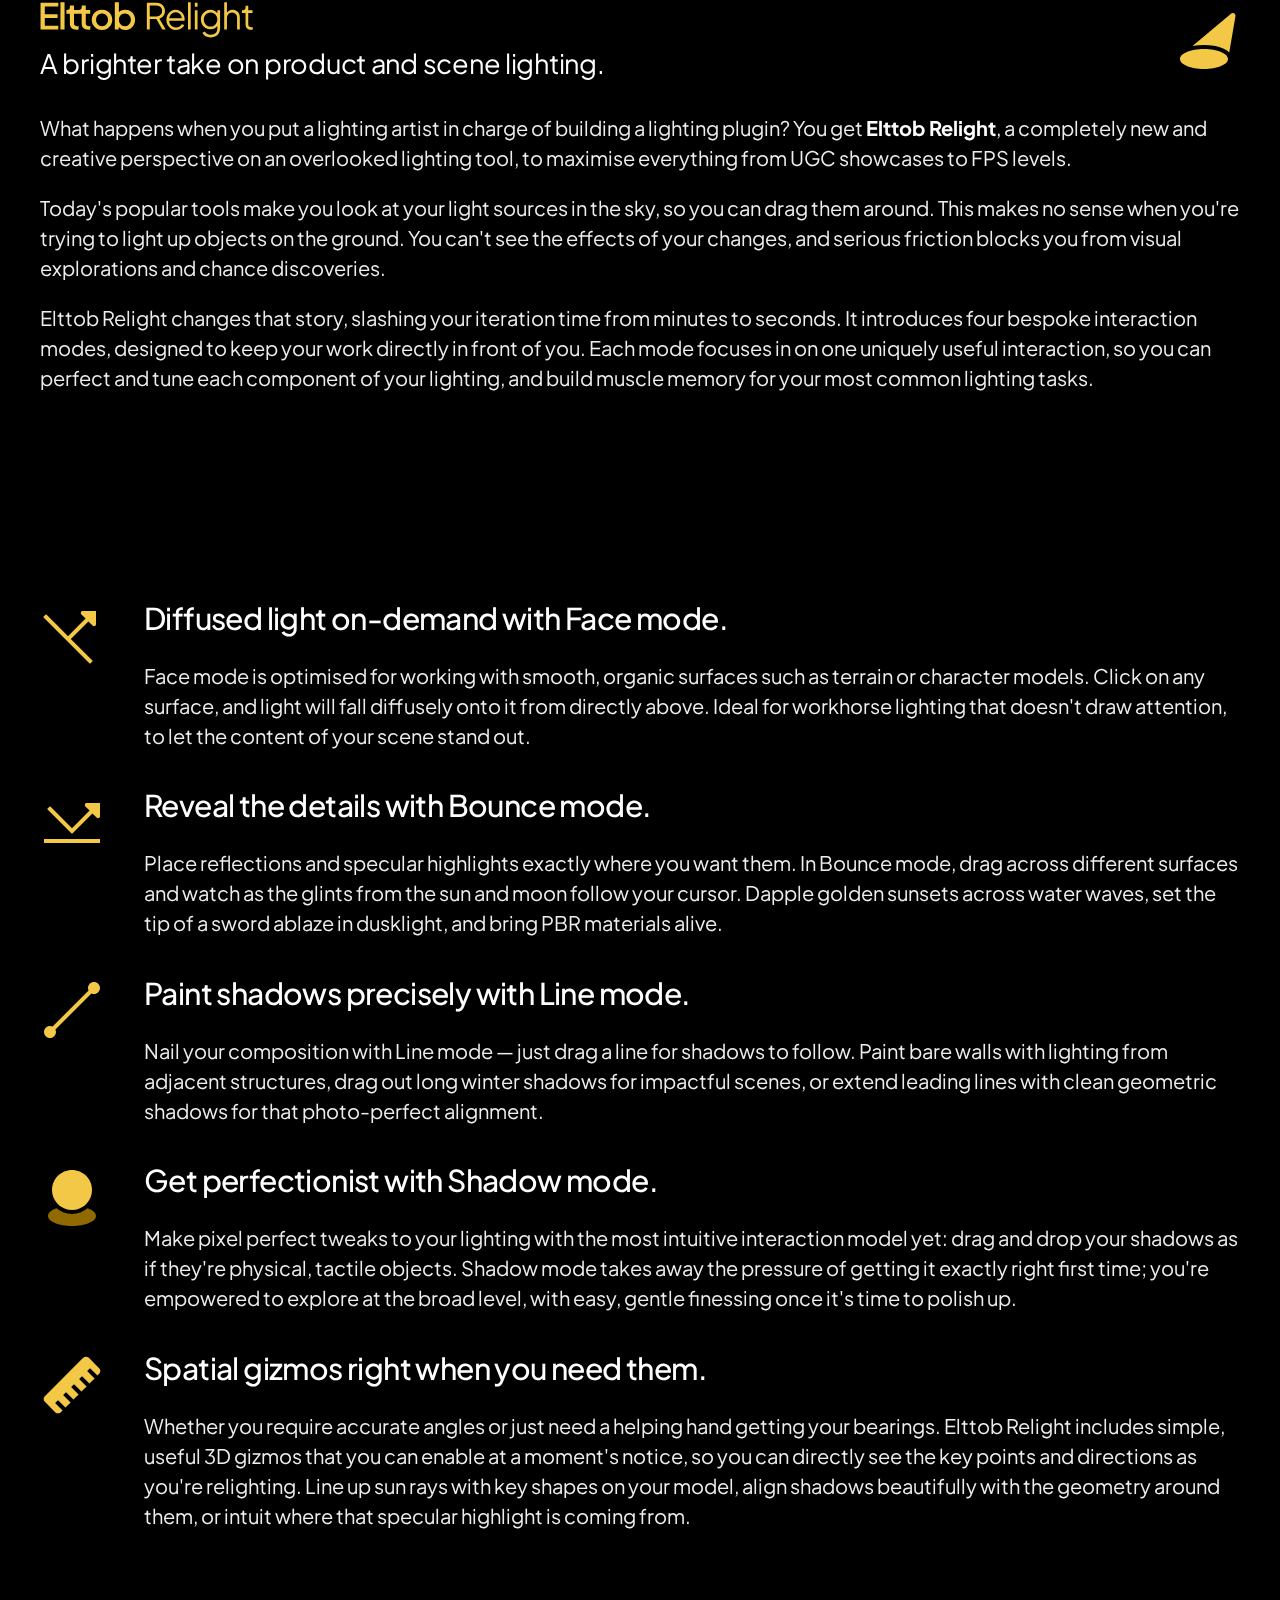
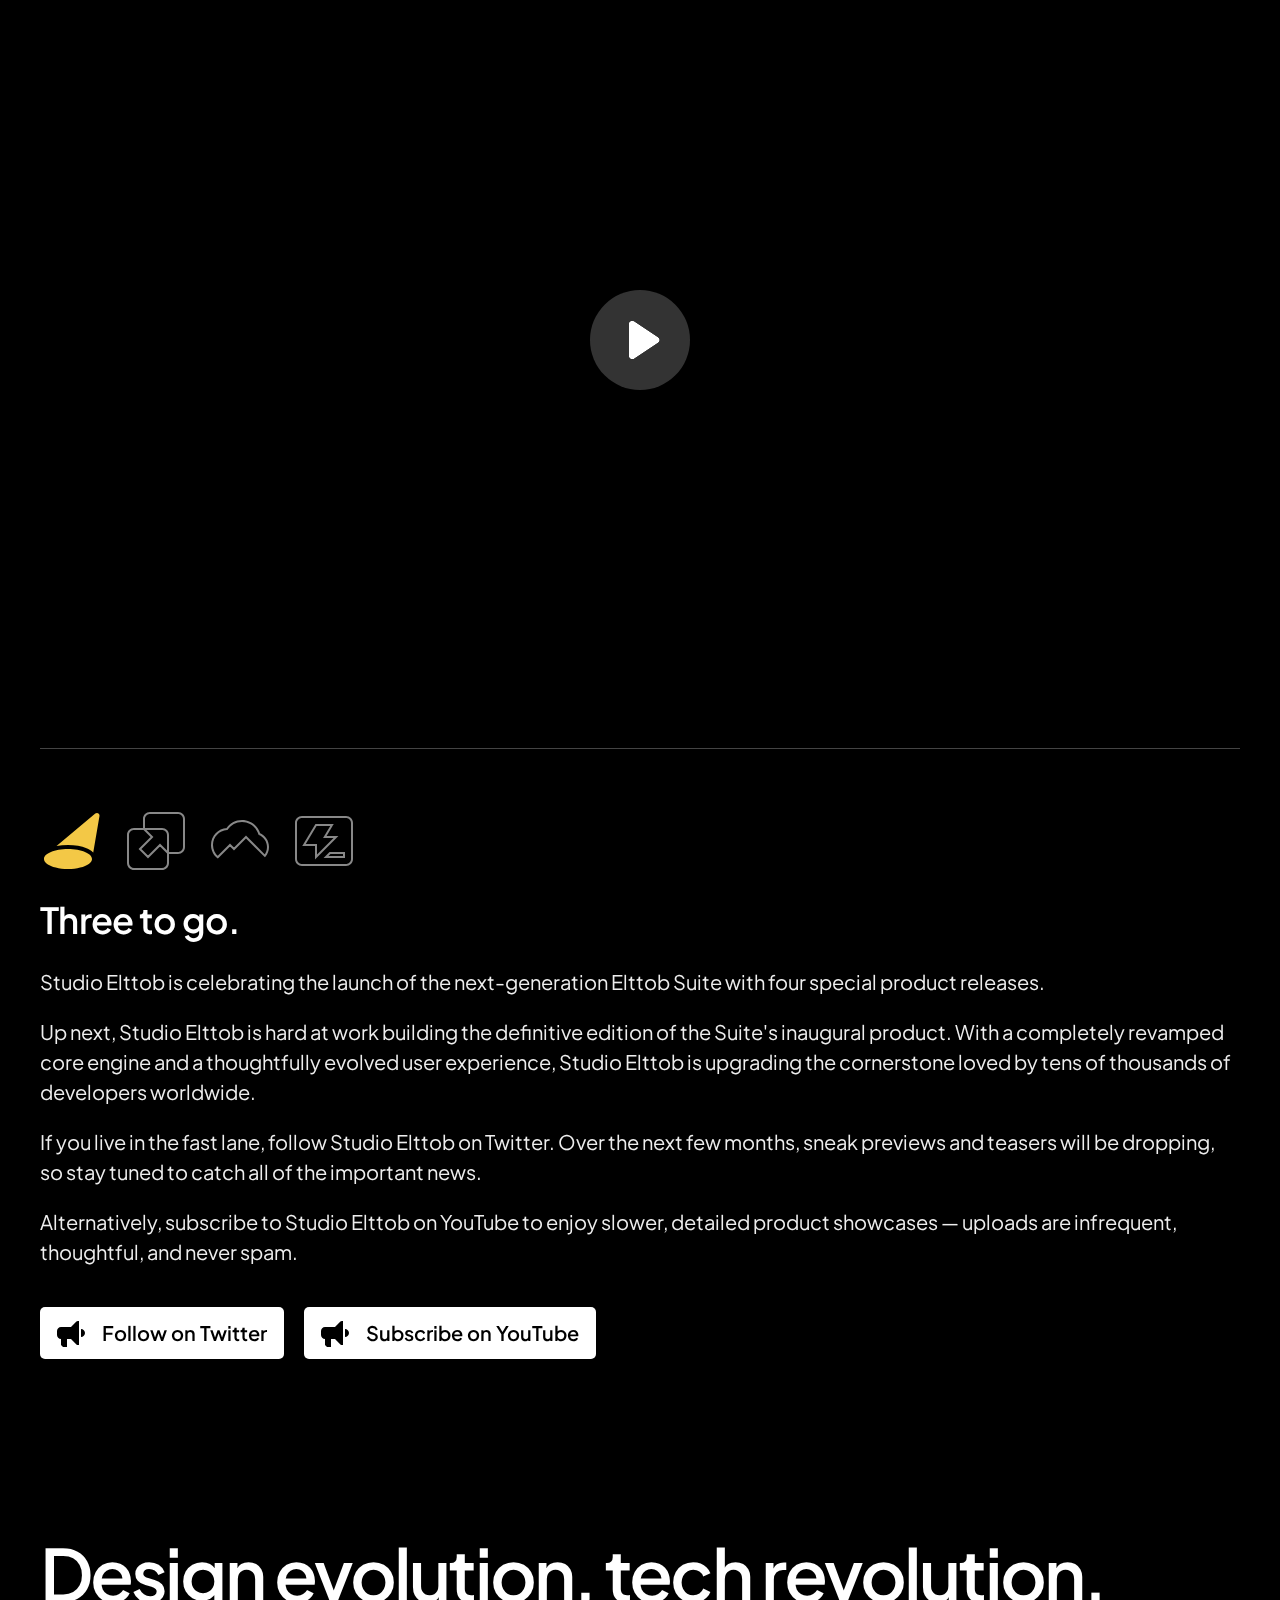
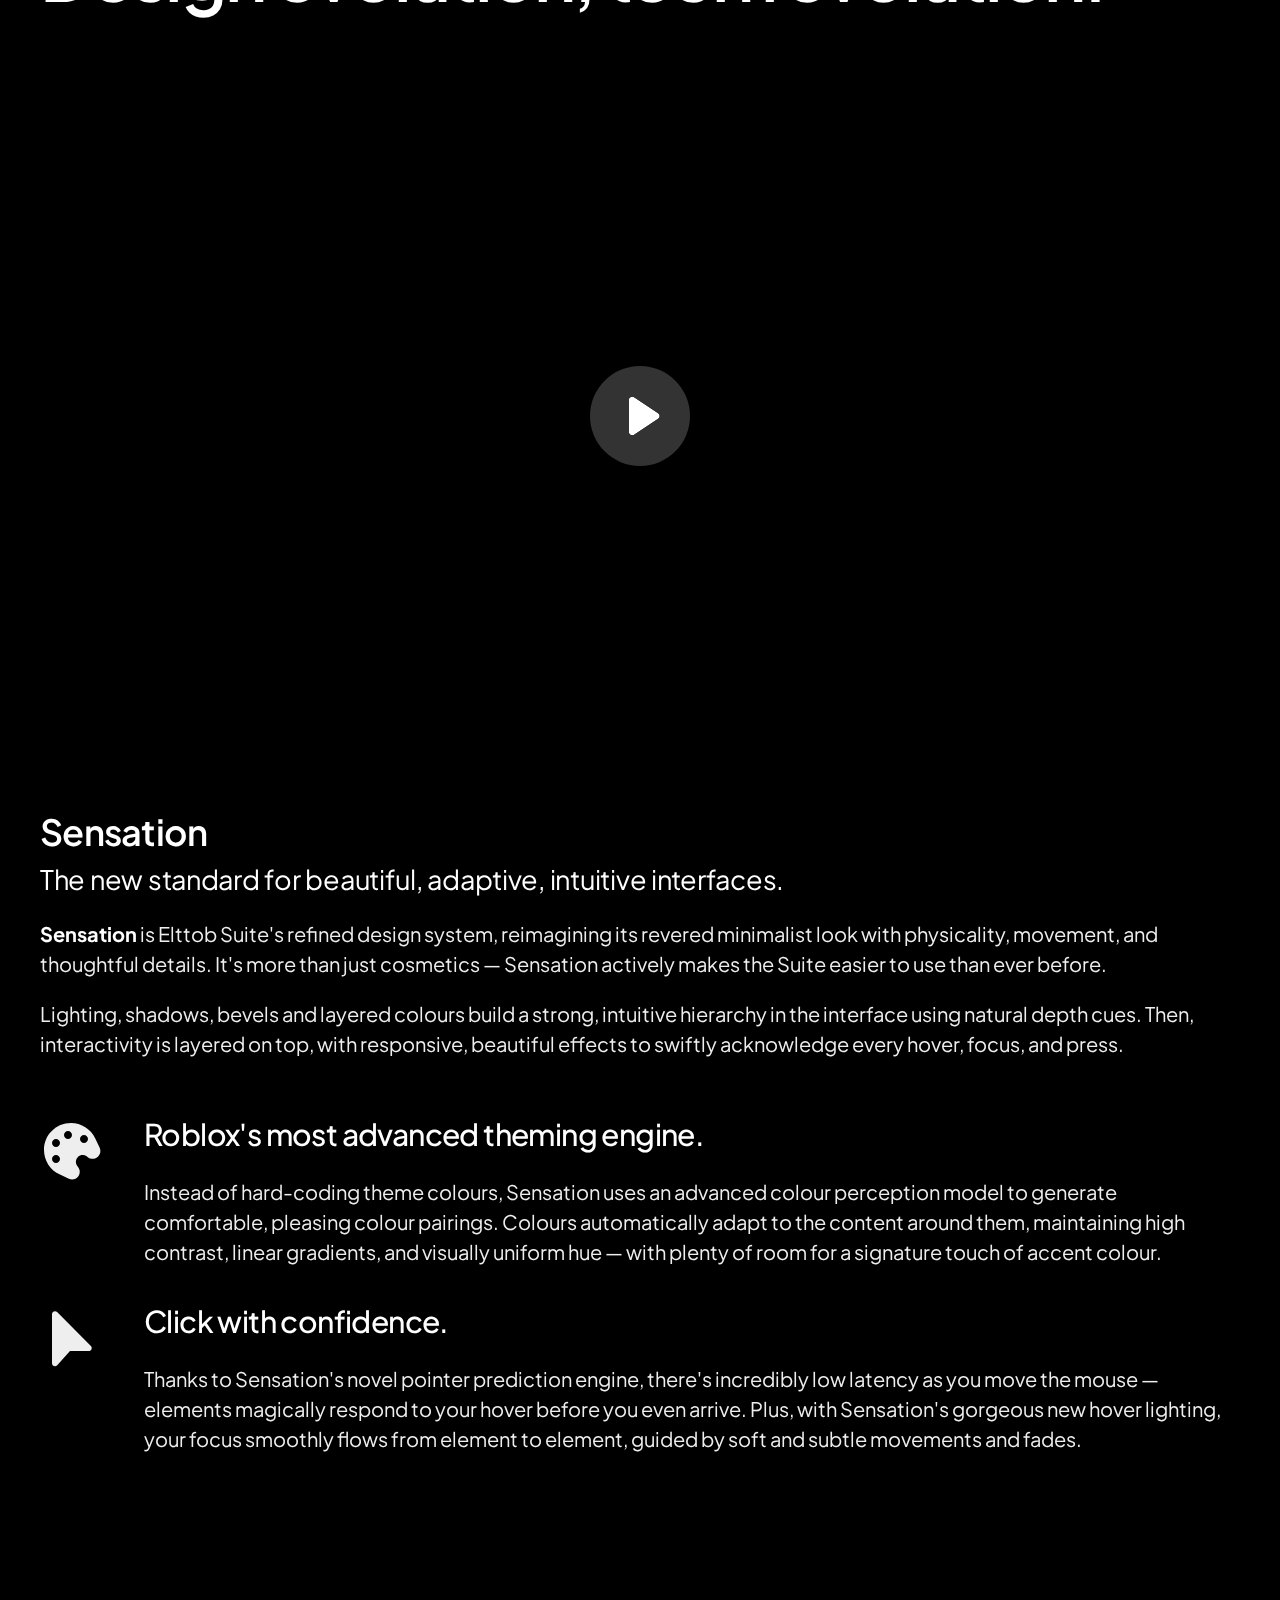
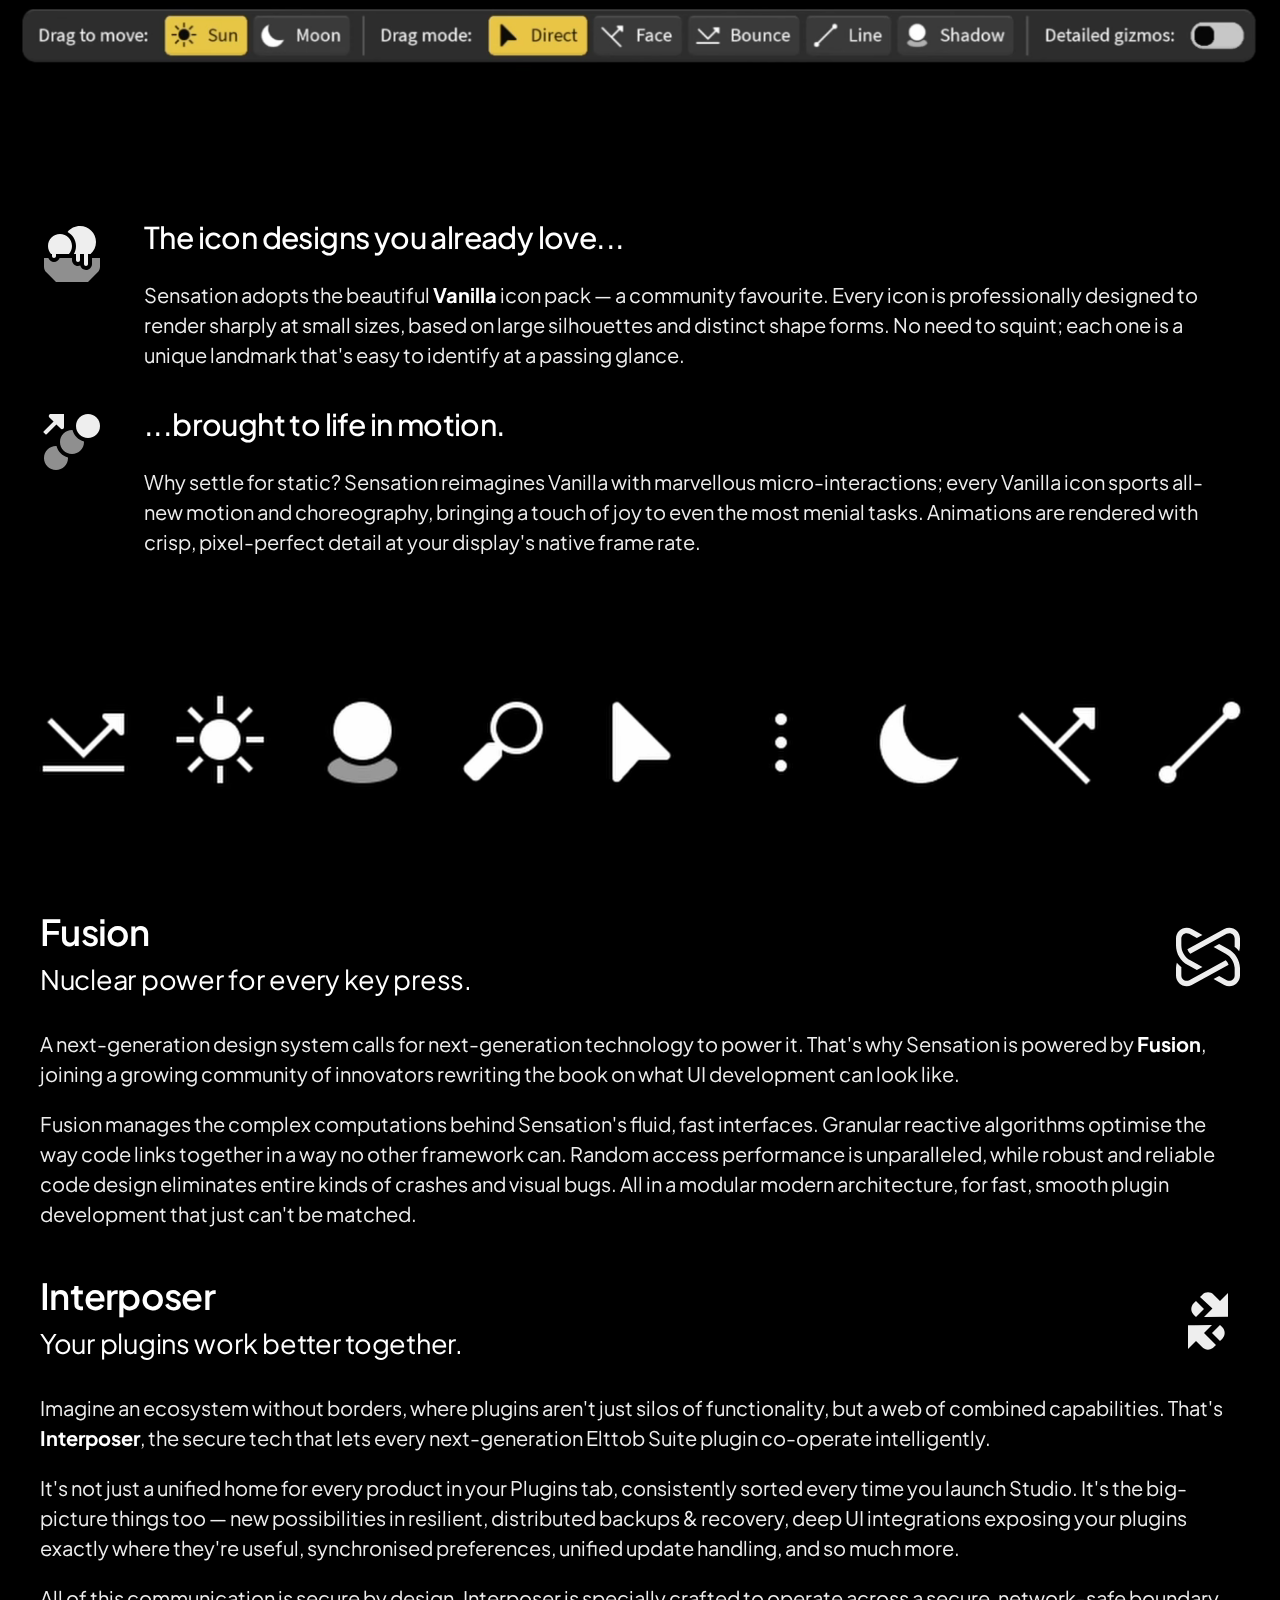
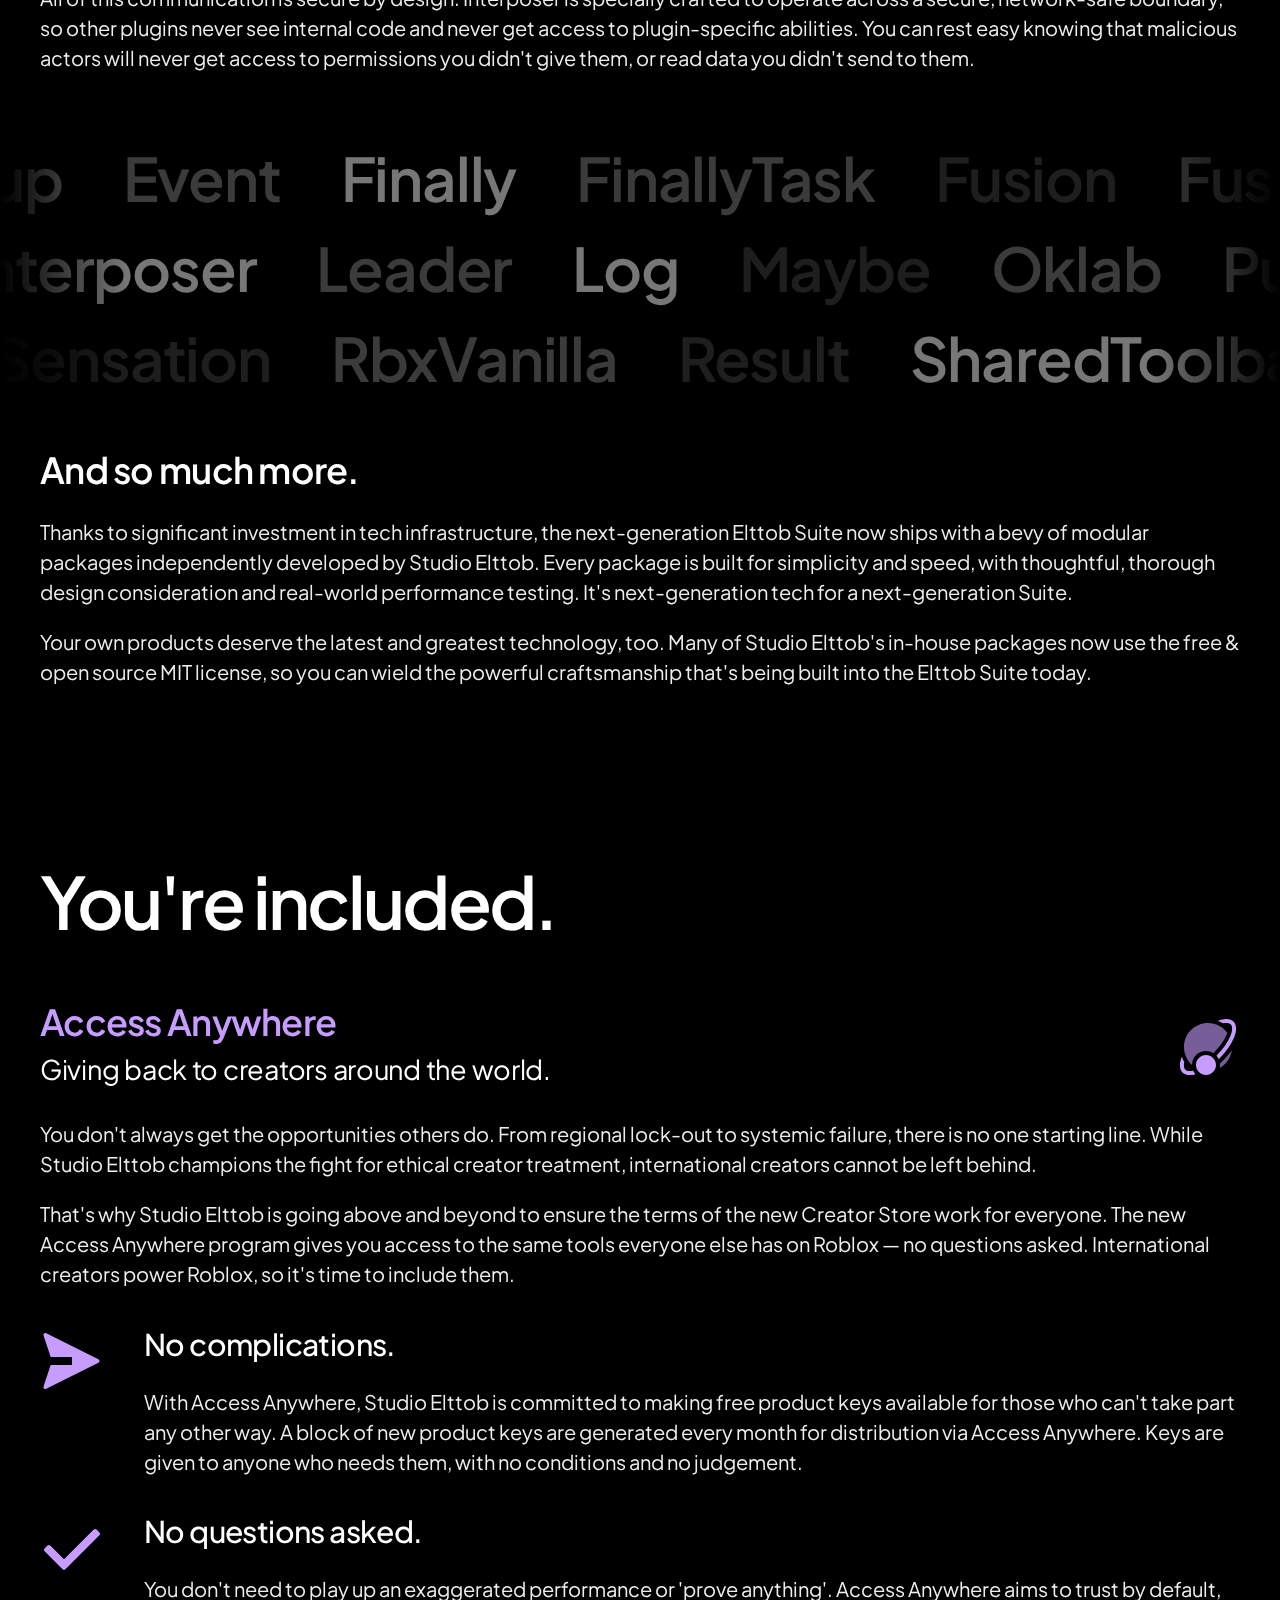
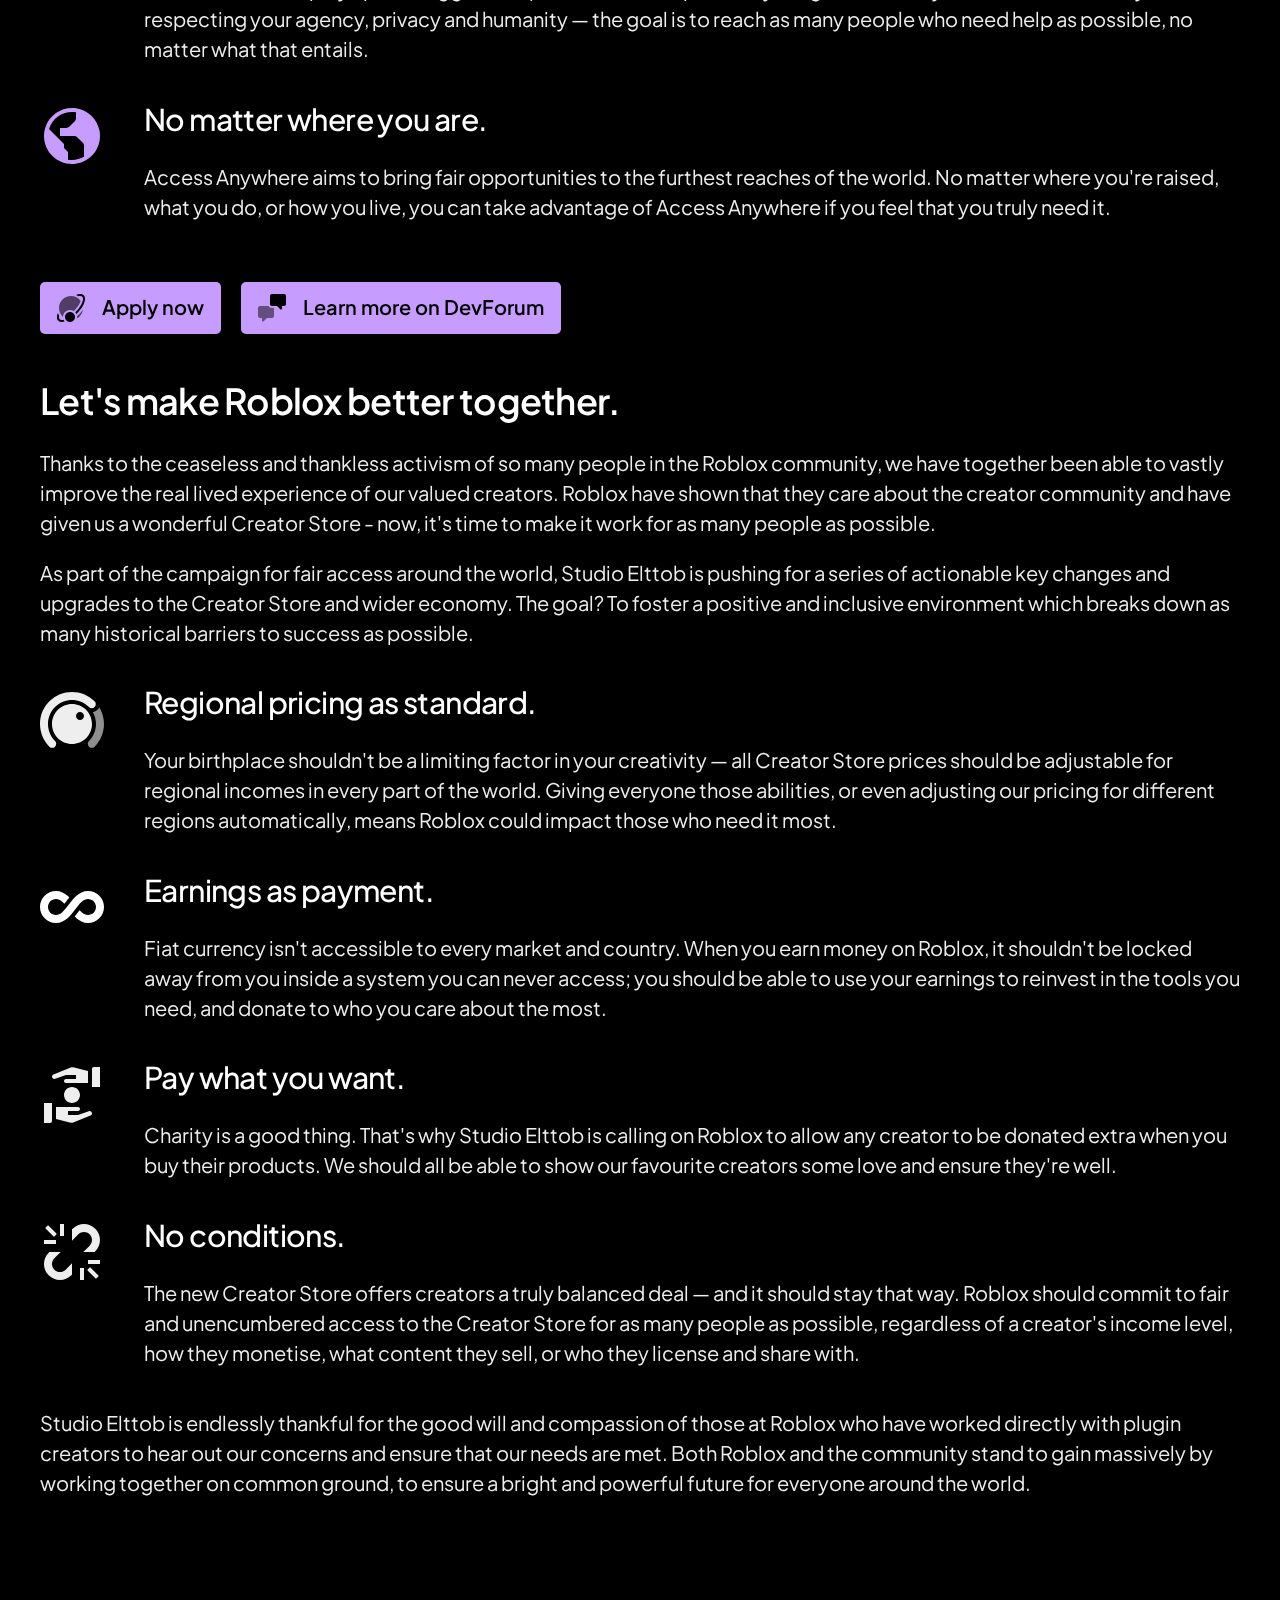
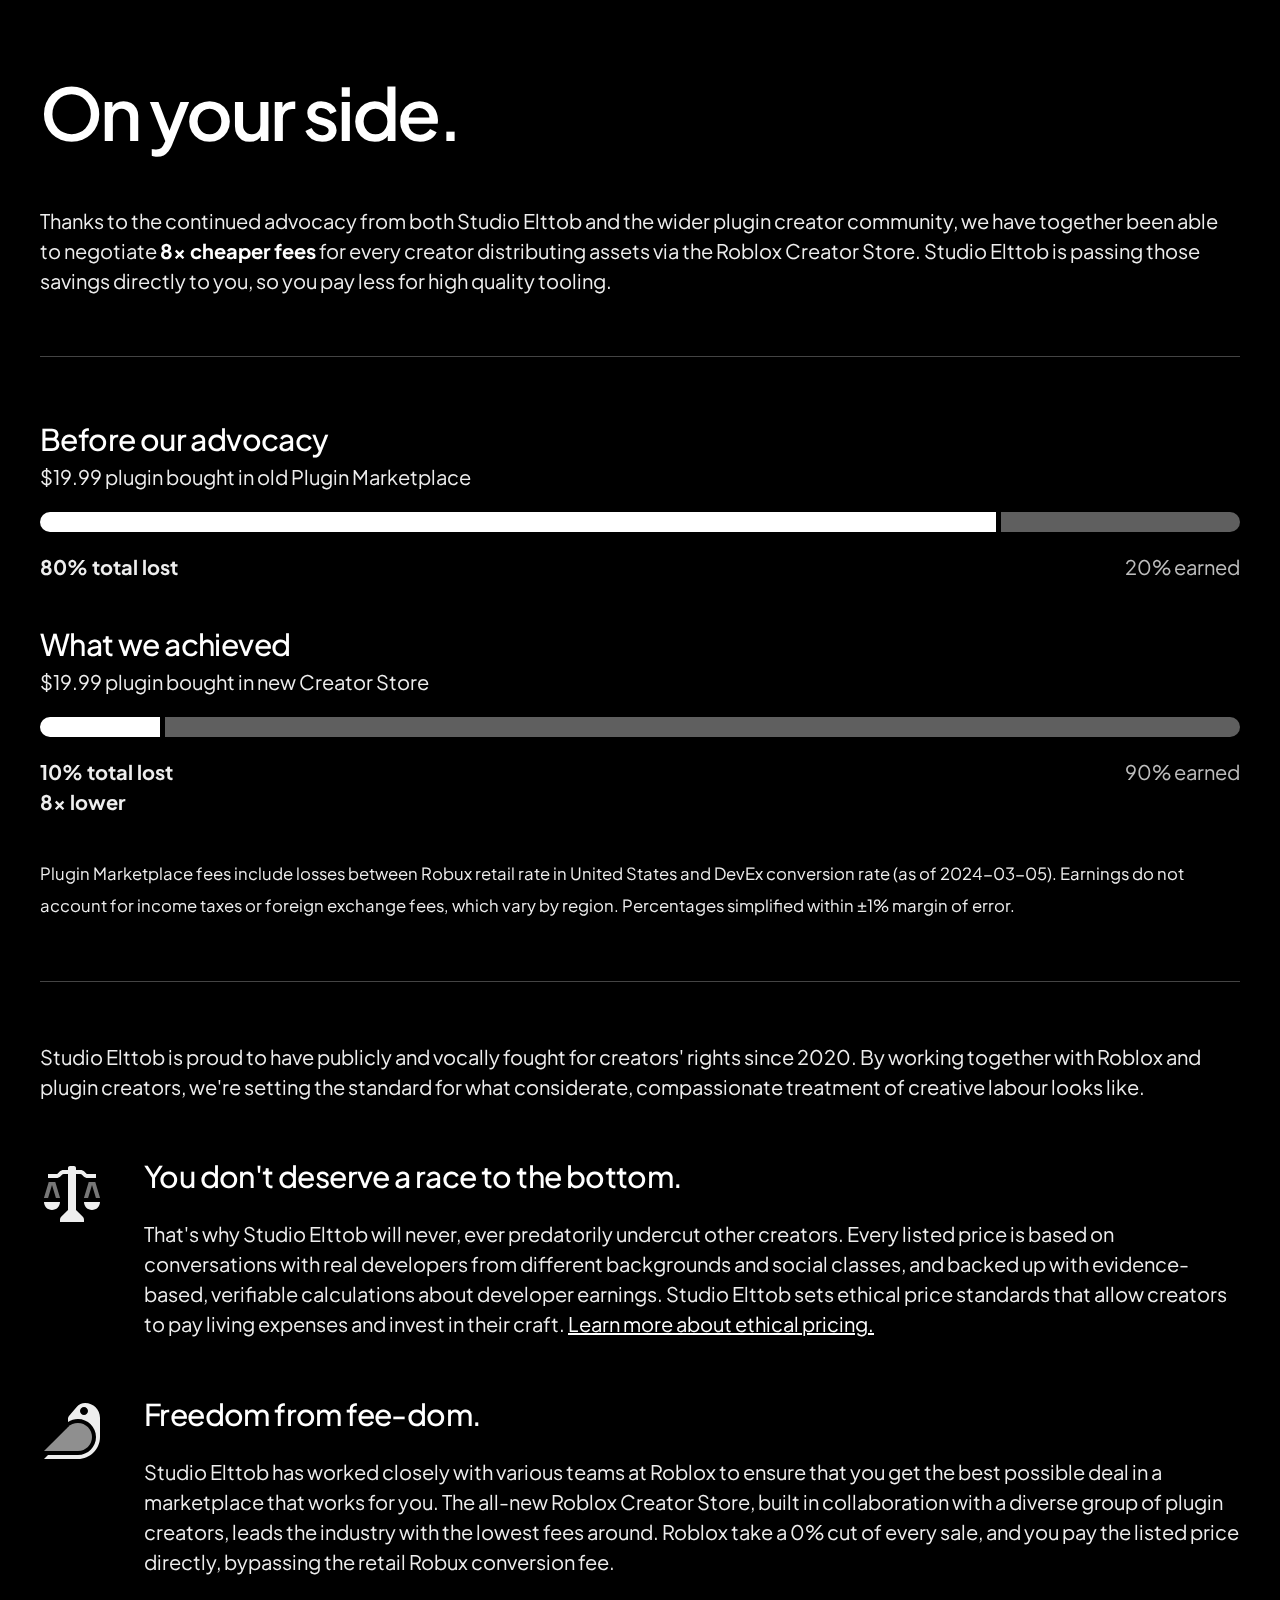
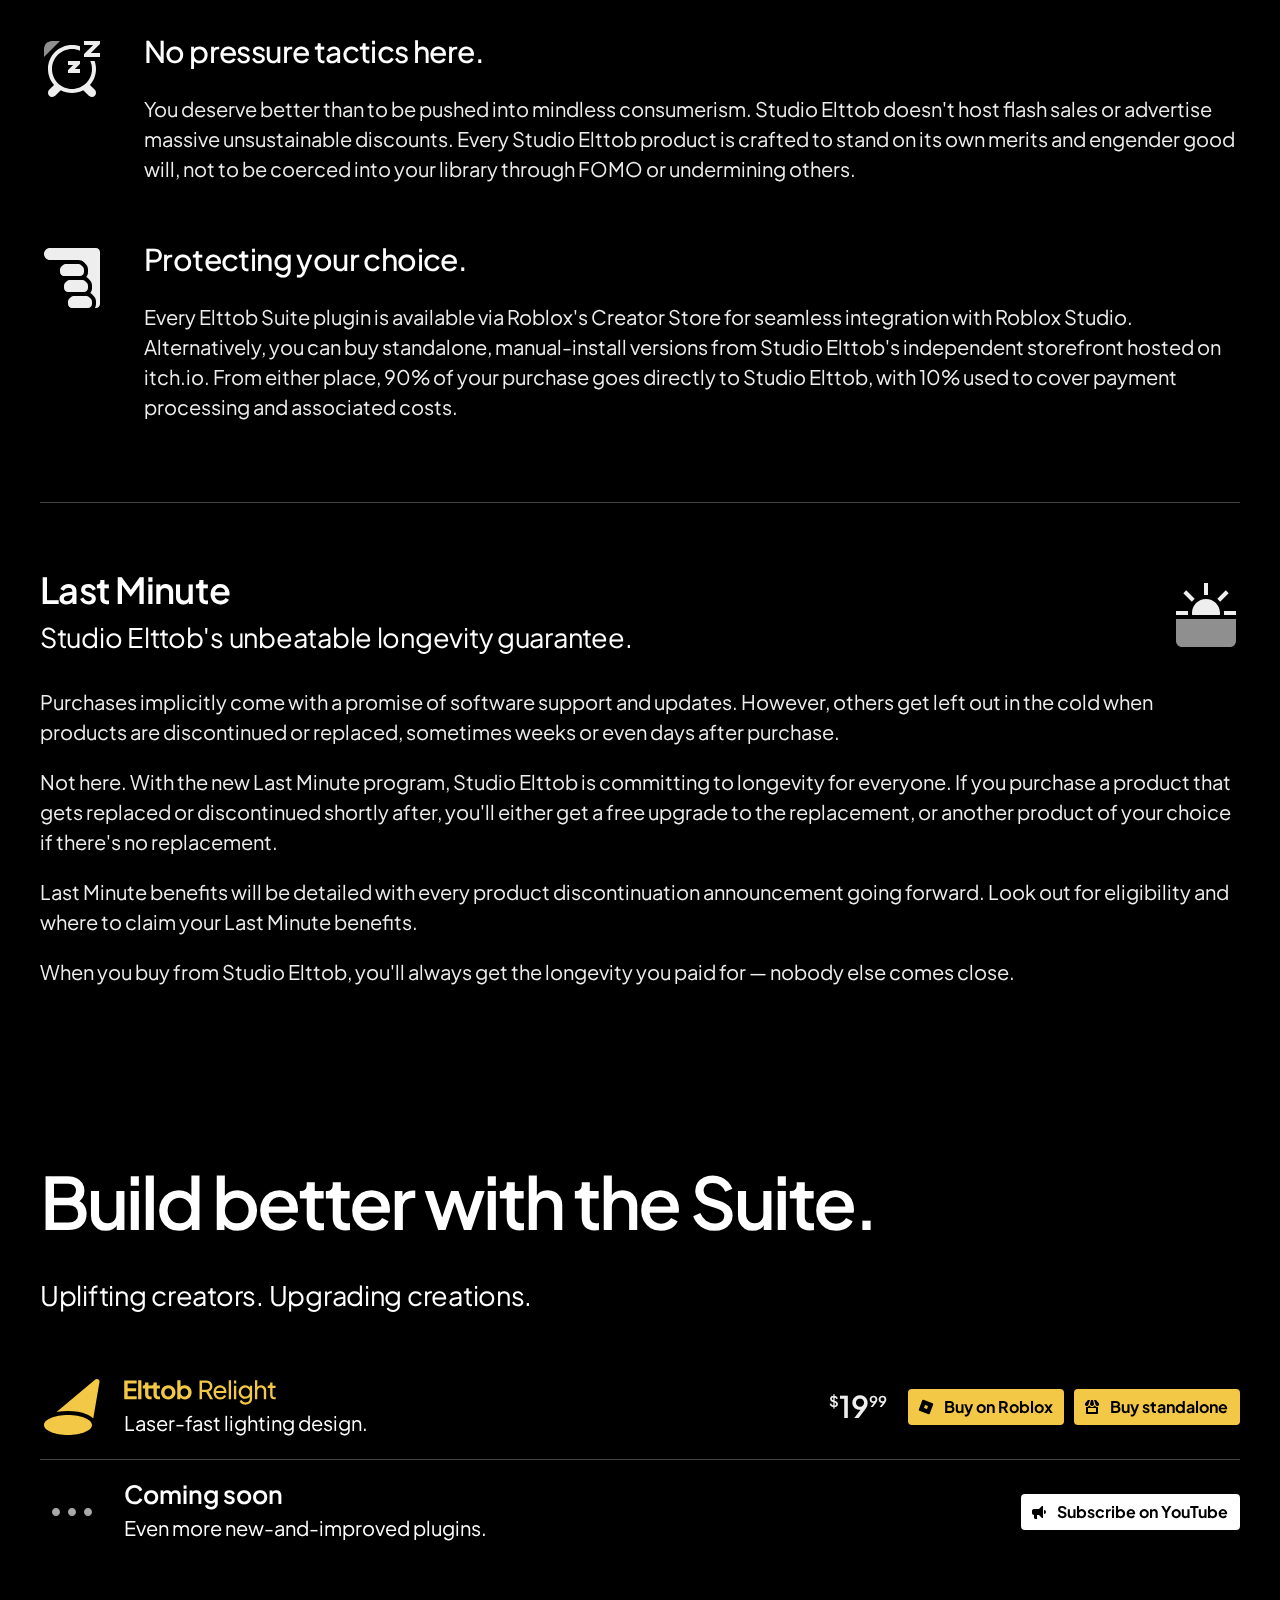
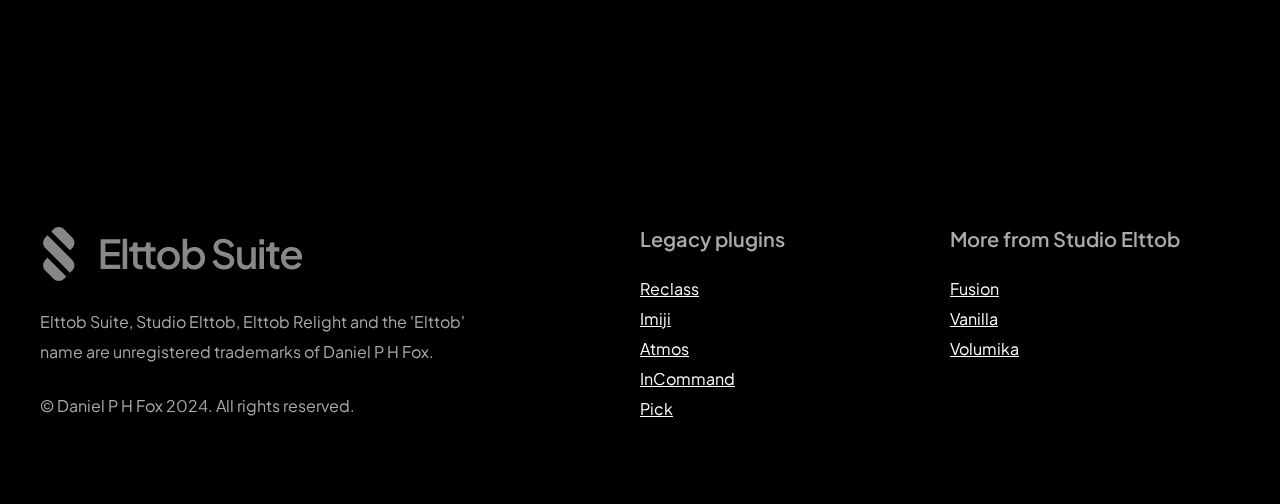
==== commit a9cae71f: "Add link to Access Anywhere tutorial" ====
--- a/next-generation/index.html
+++ b/next-generation/index.html
@@ -379,7 +379,10 @@
 				</section>
 				<nav>
 					<a href="https://elttob.uk/go/access-anywhere" class="button with-icon" style="--icon: url('icons/access-anywhere/icon.svg');">
-						Learn more about Access Anywhere
+						Apply now
+					</a>
+					<a href="https://devforum.roblox.com/t//2927349" class="button with-icon" style="--icon: url('icons/access-anywhere/chat.svg');">
+						Learn more on DevForum
 					</a>
 				</nav>
 			</article>
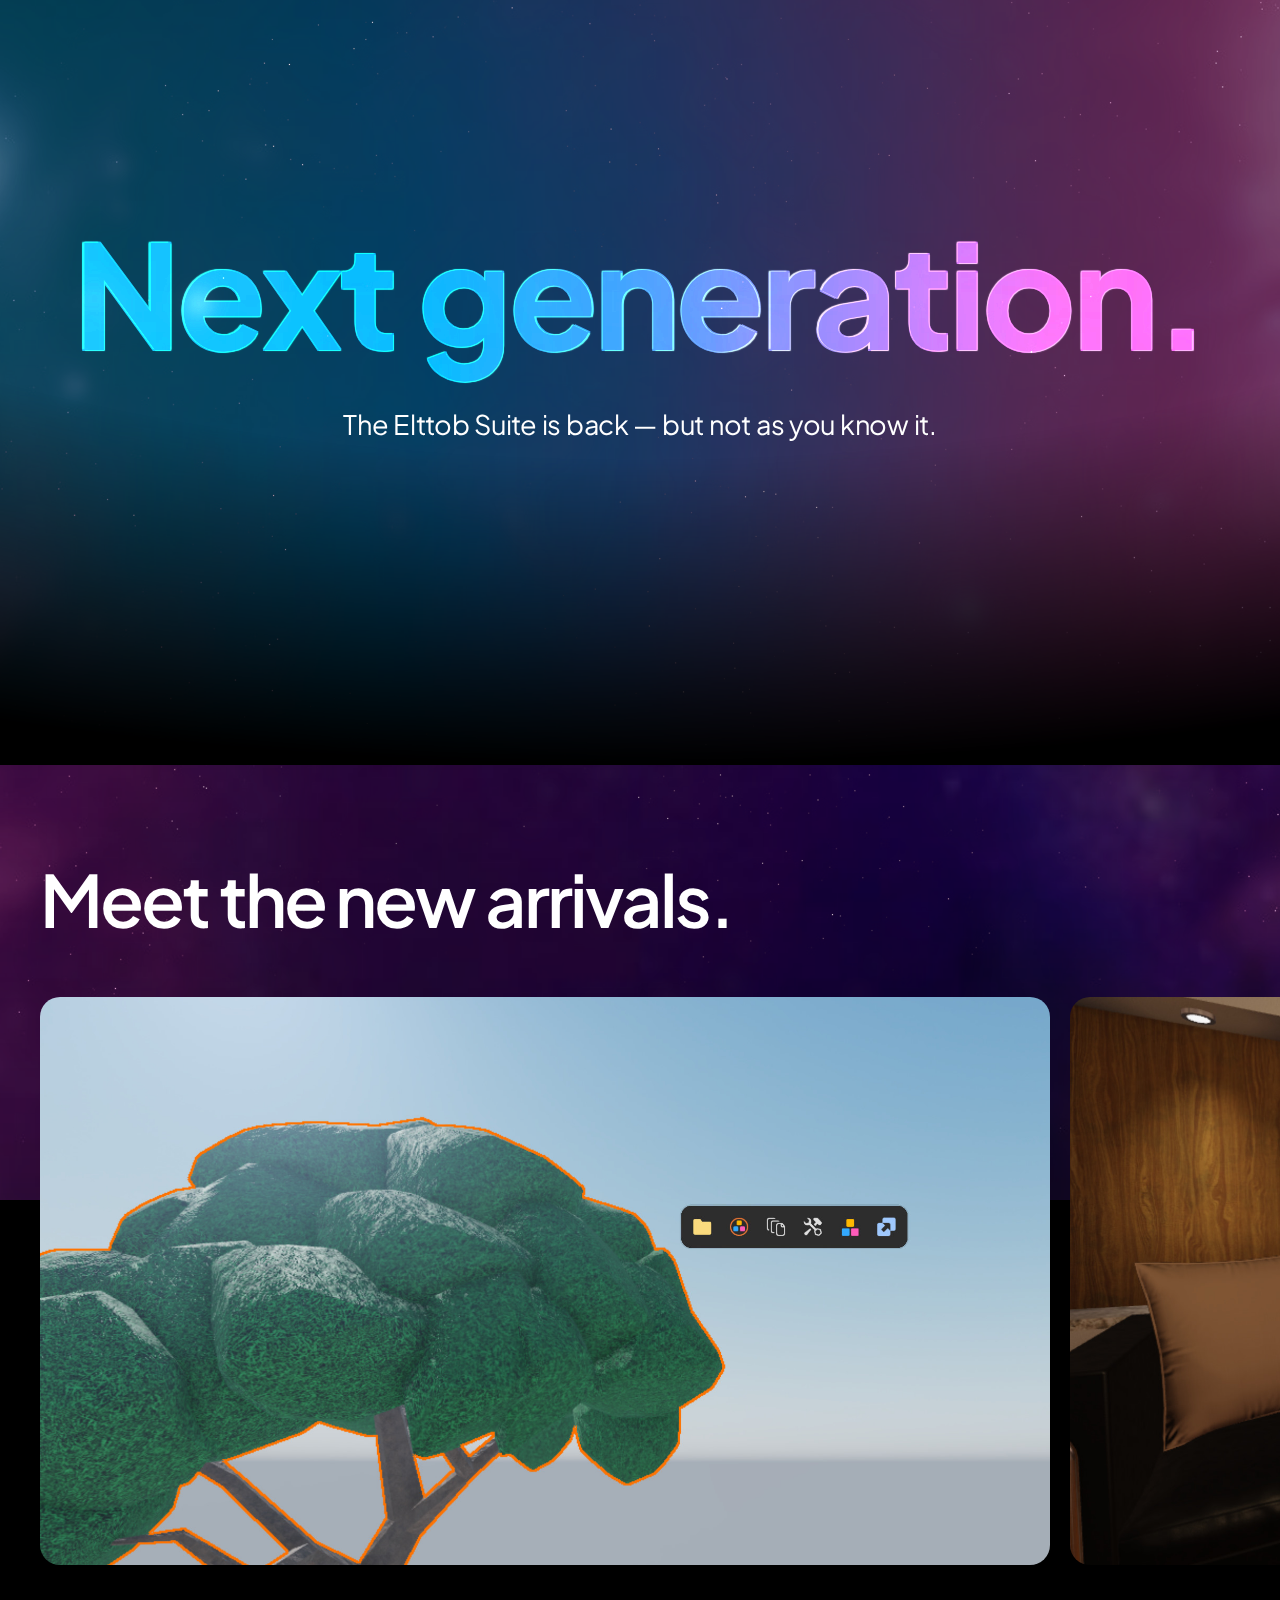
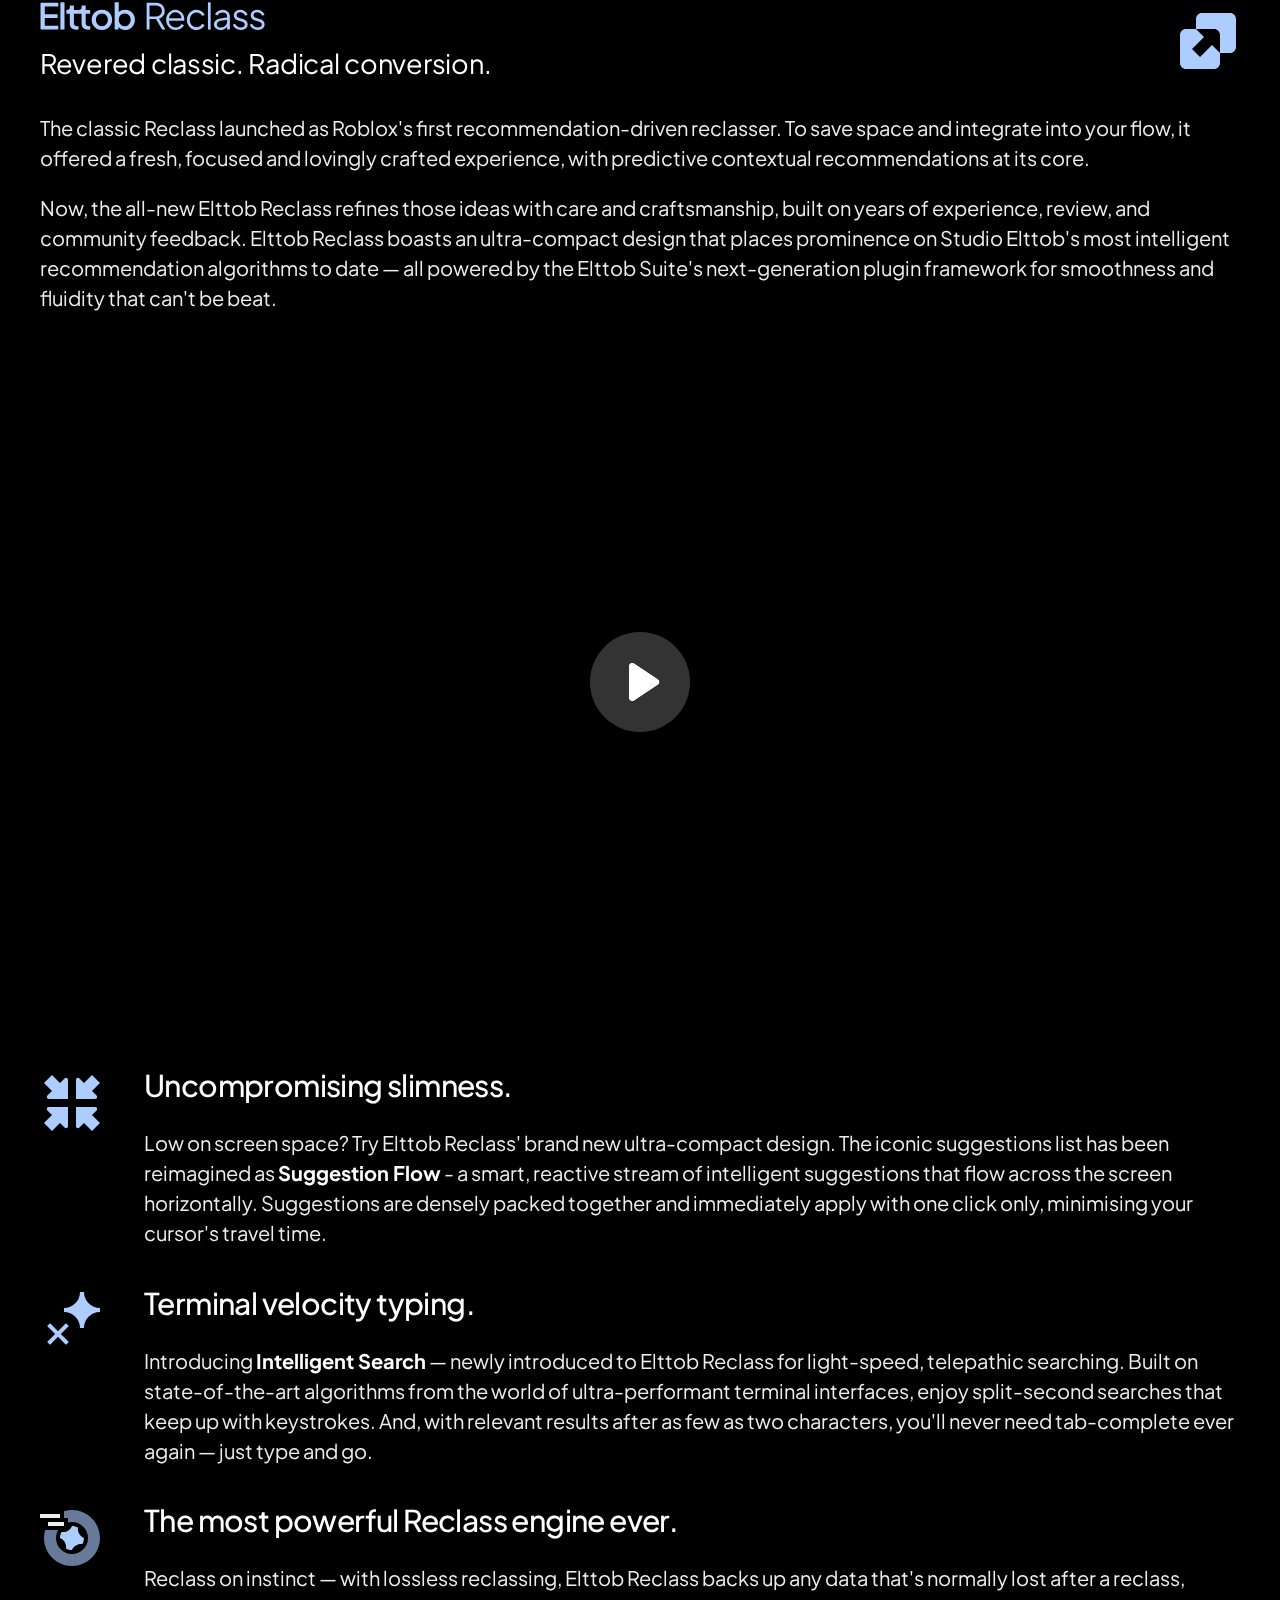
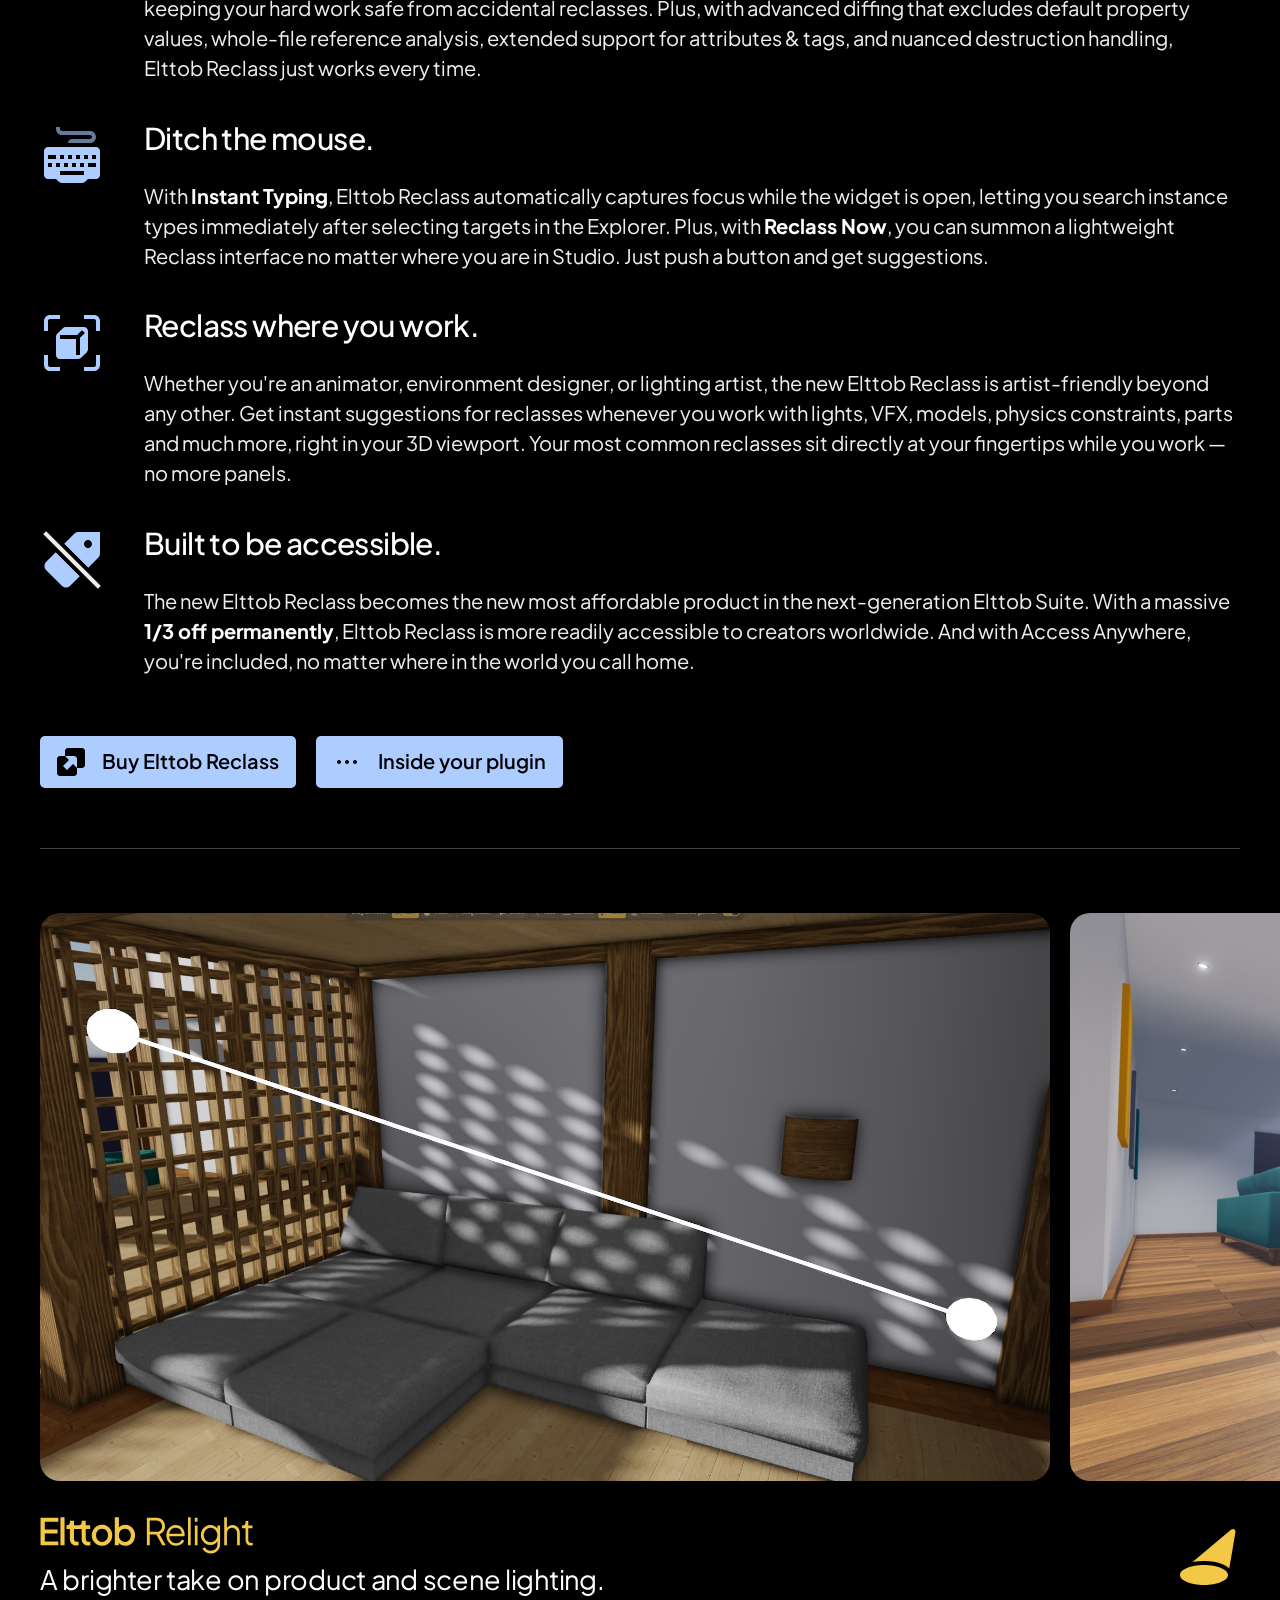
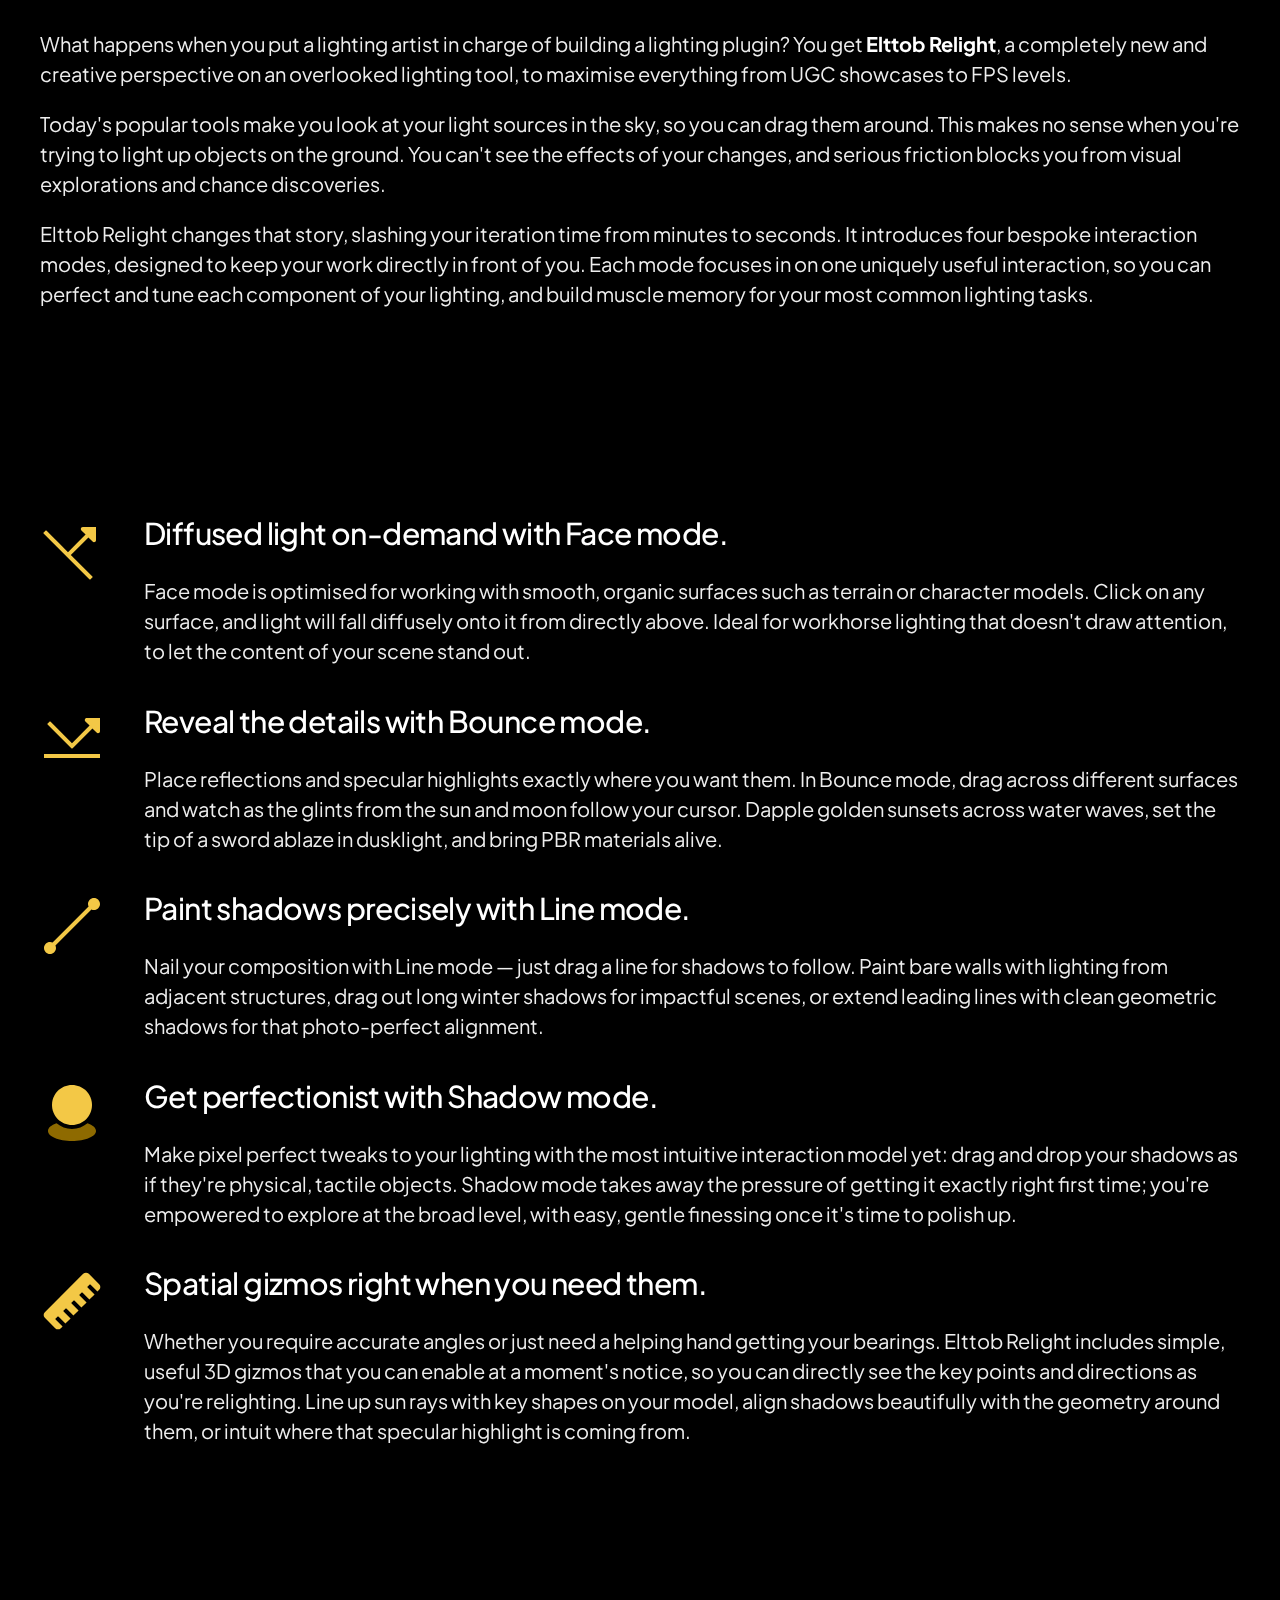
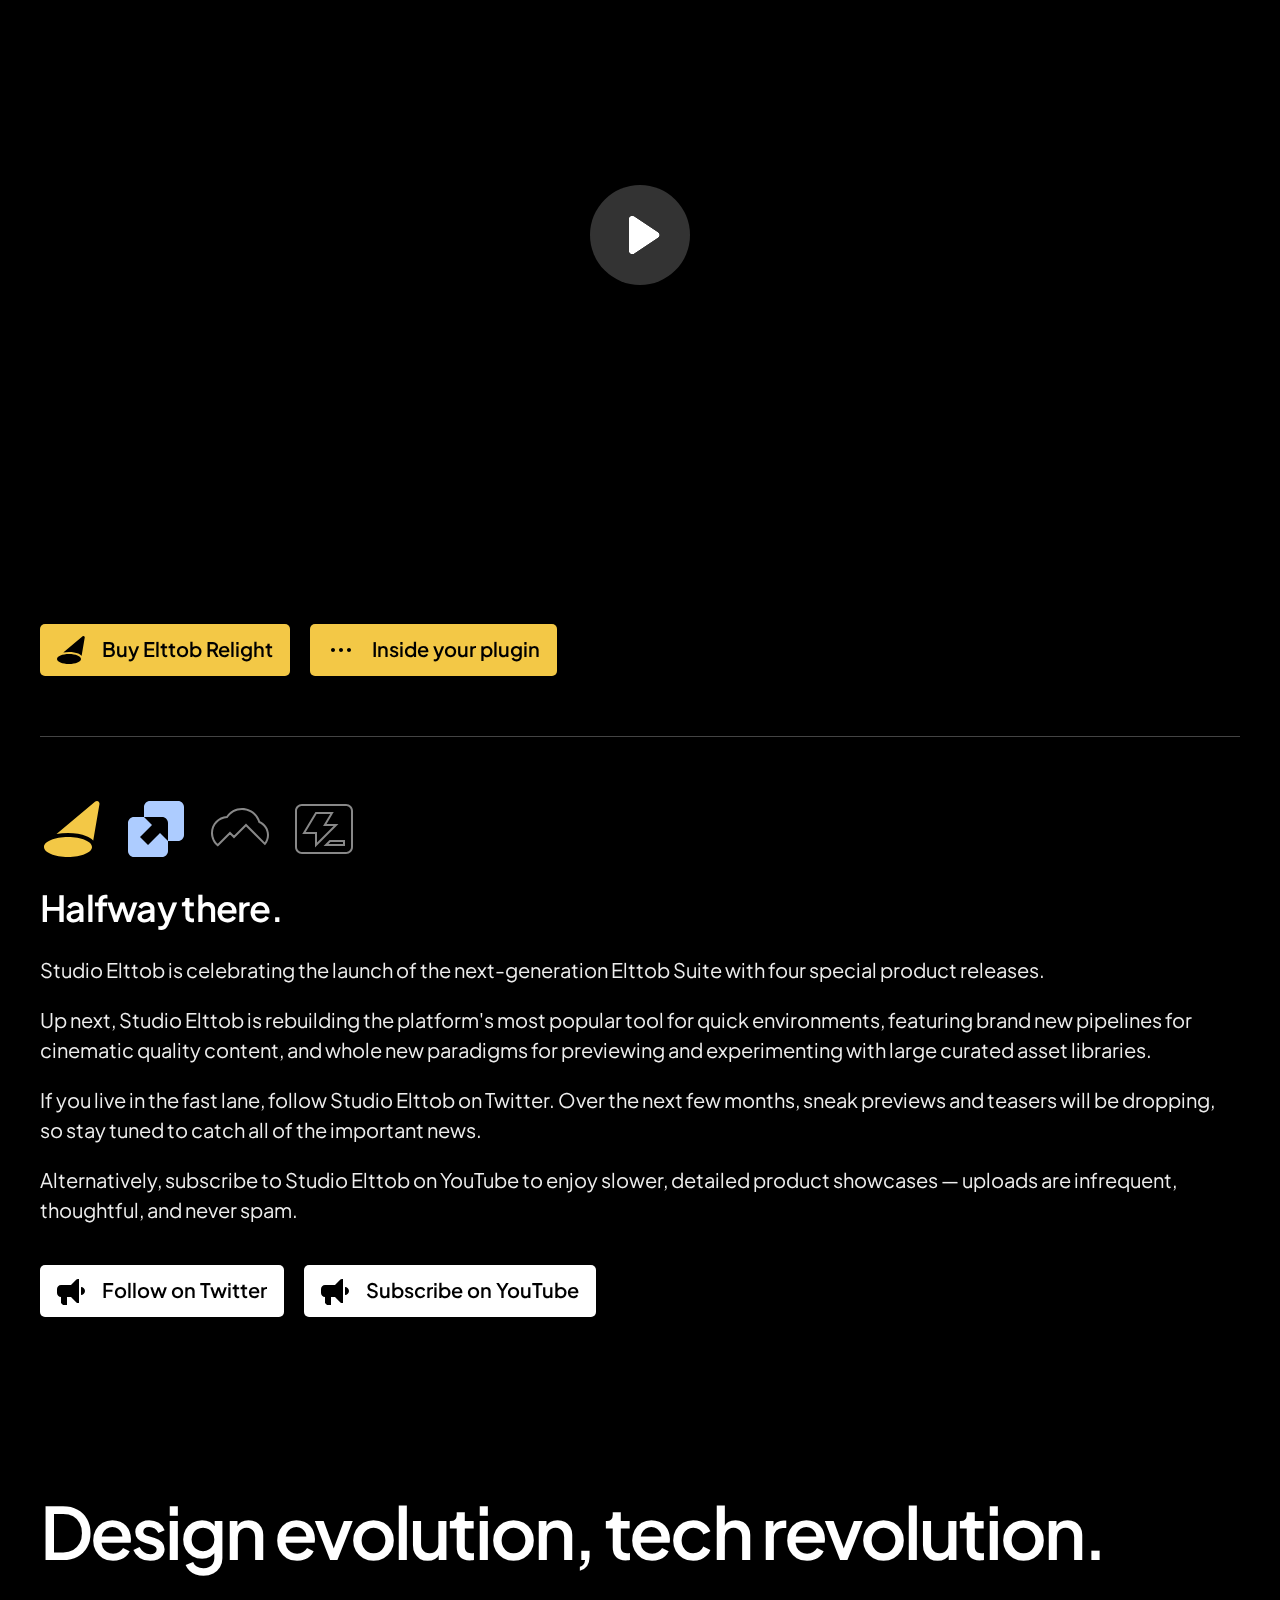
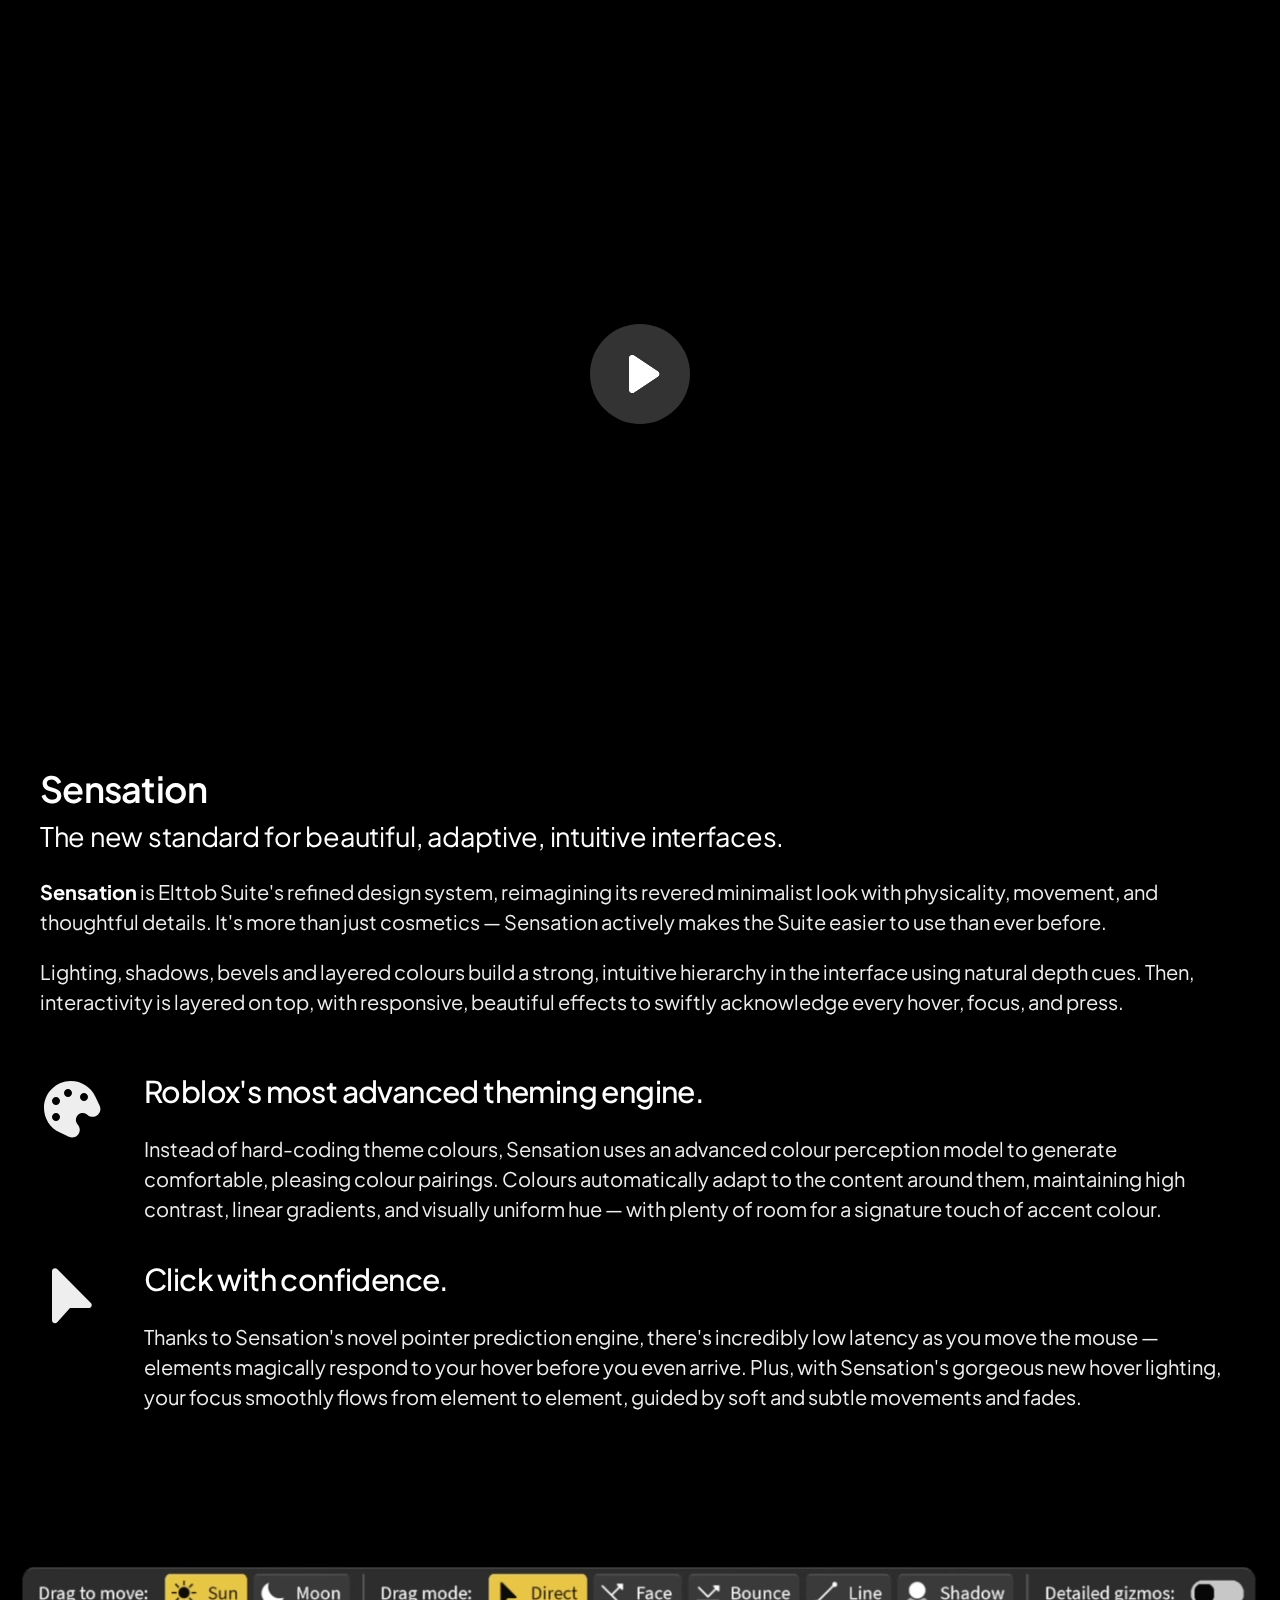
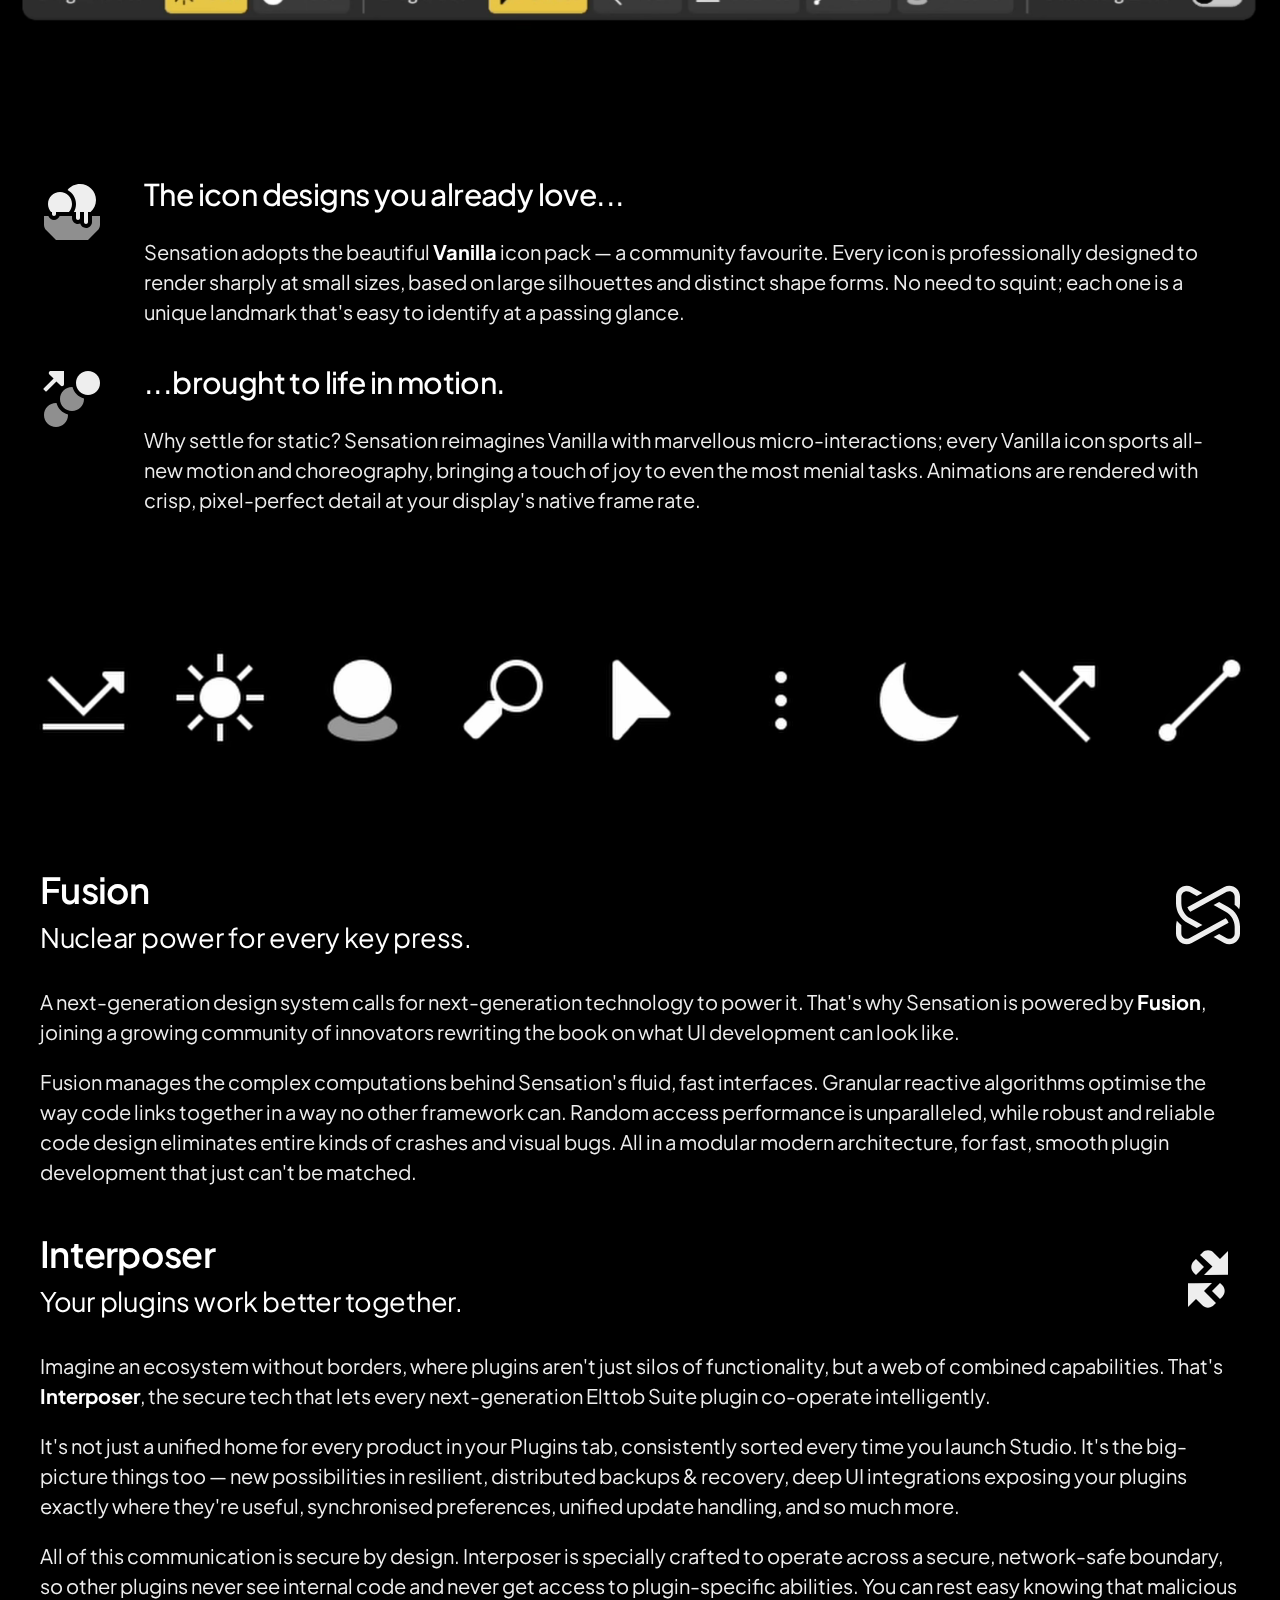
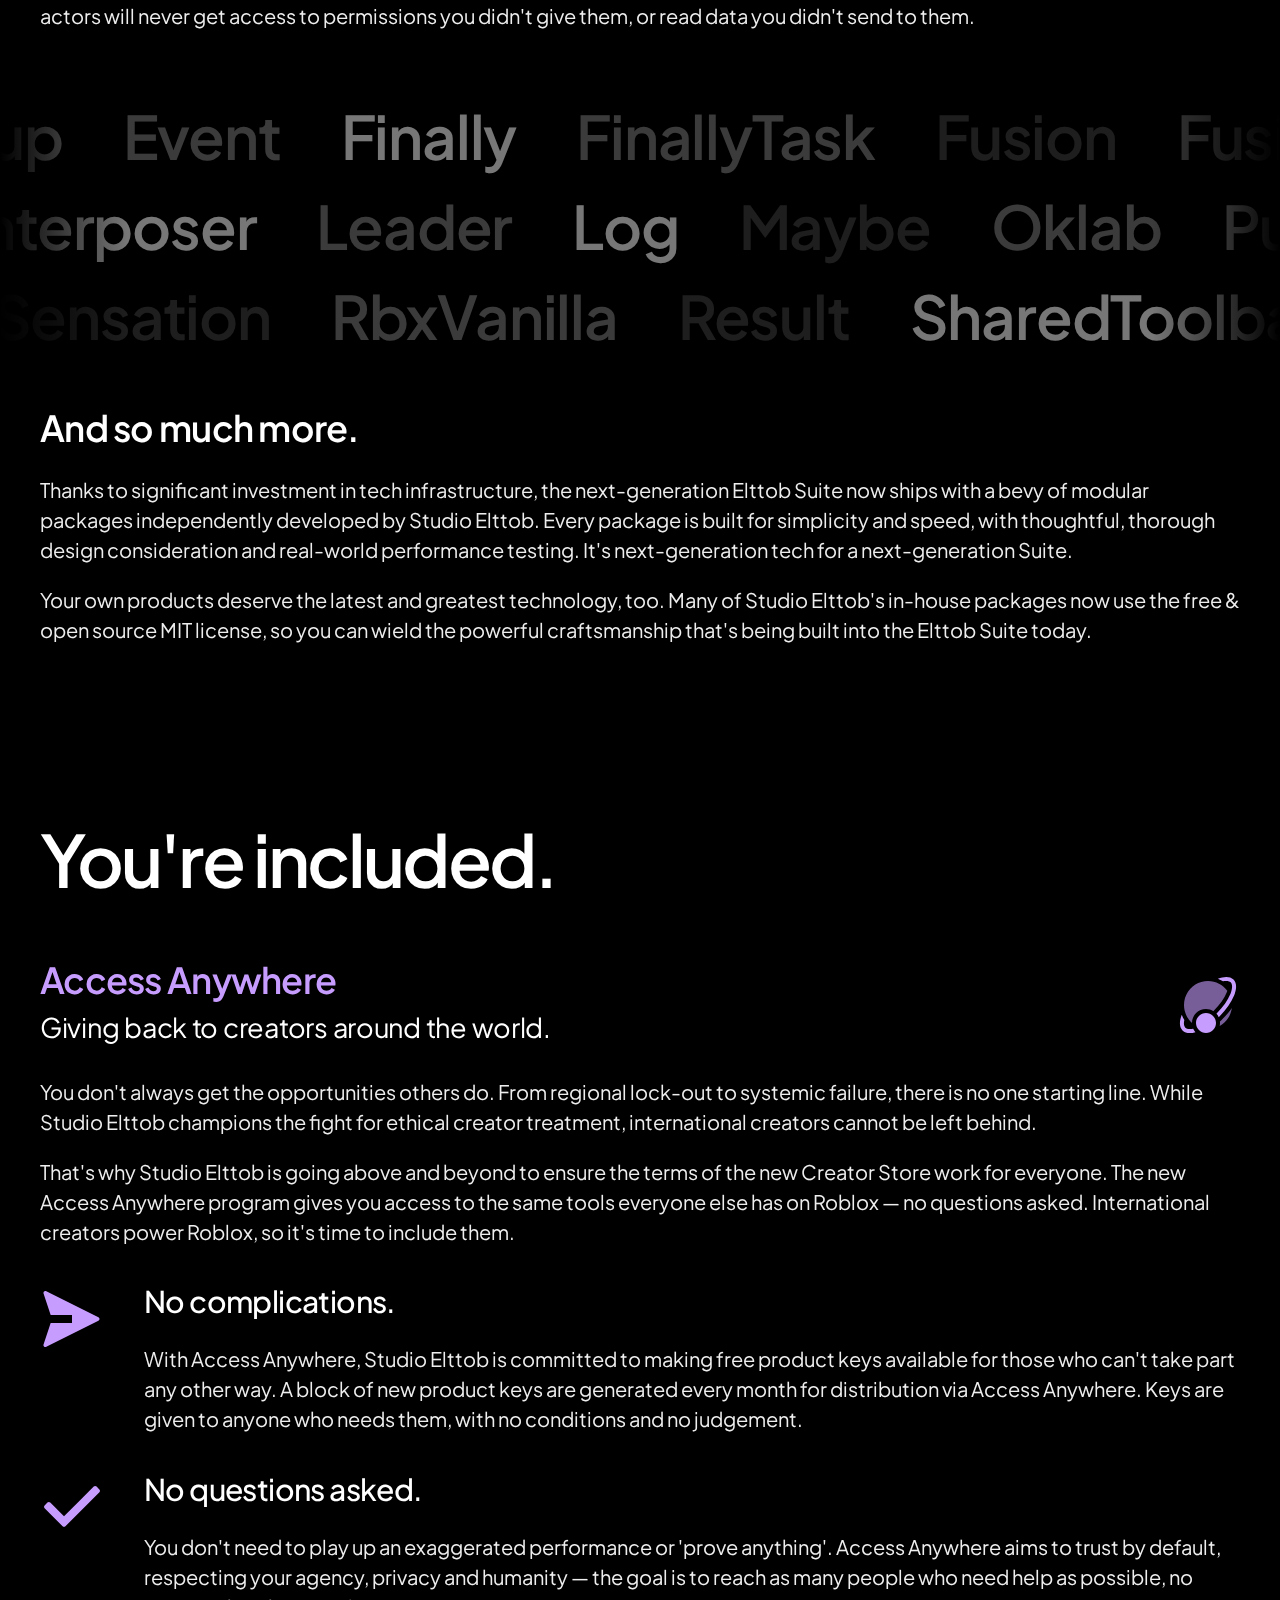
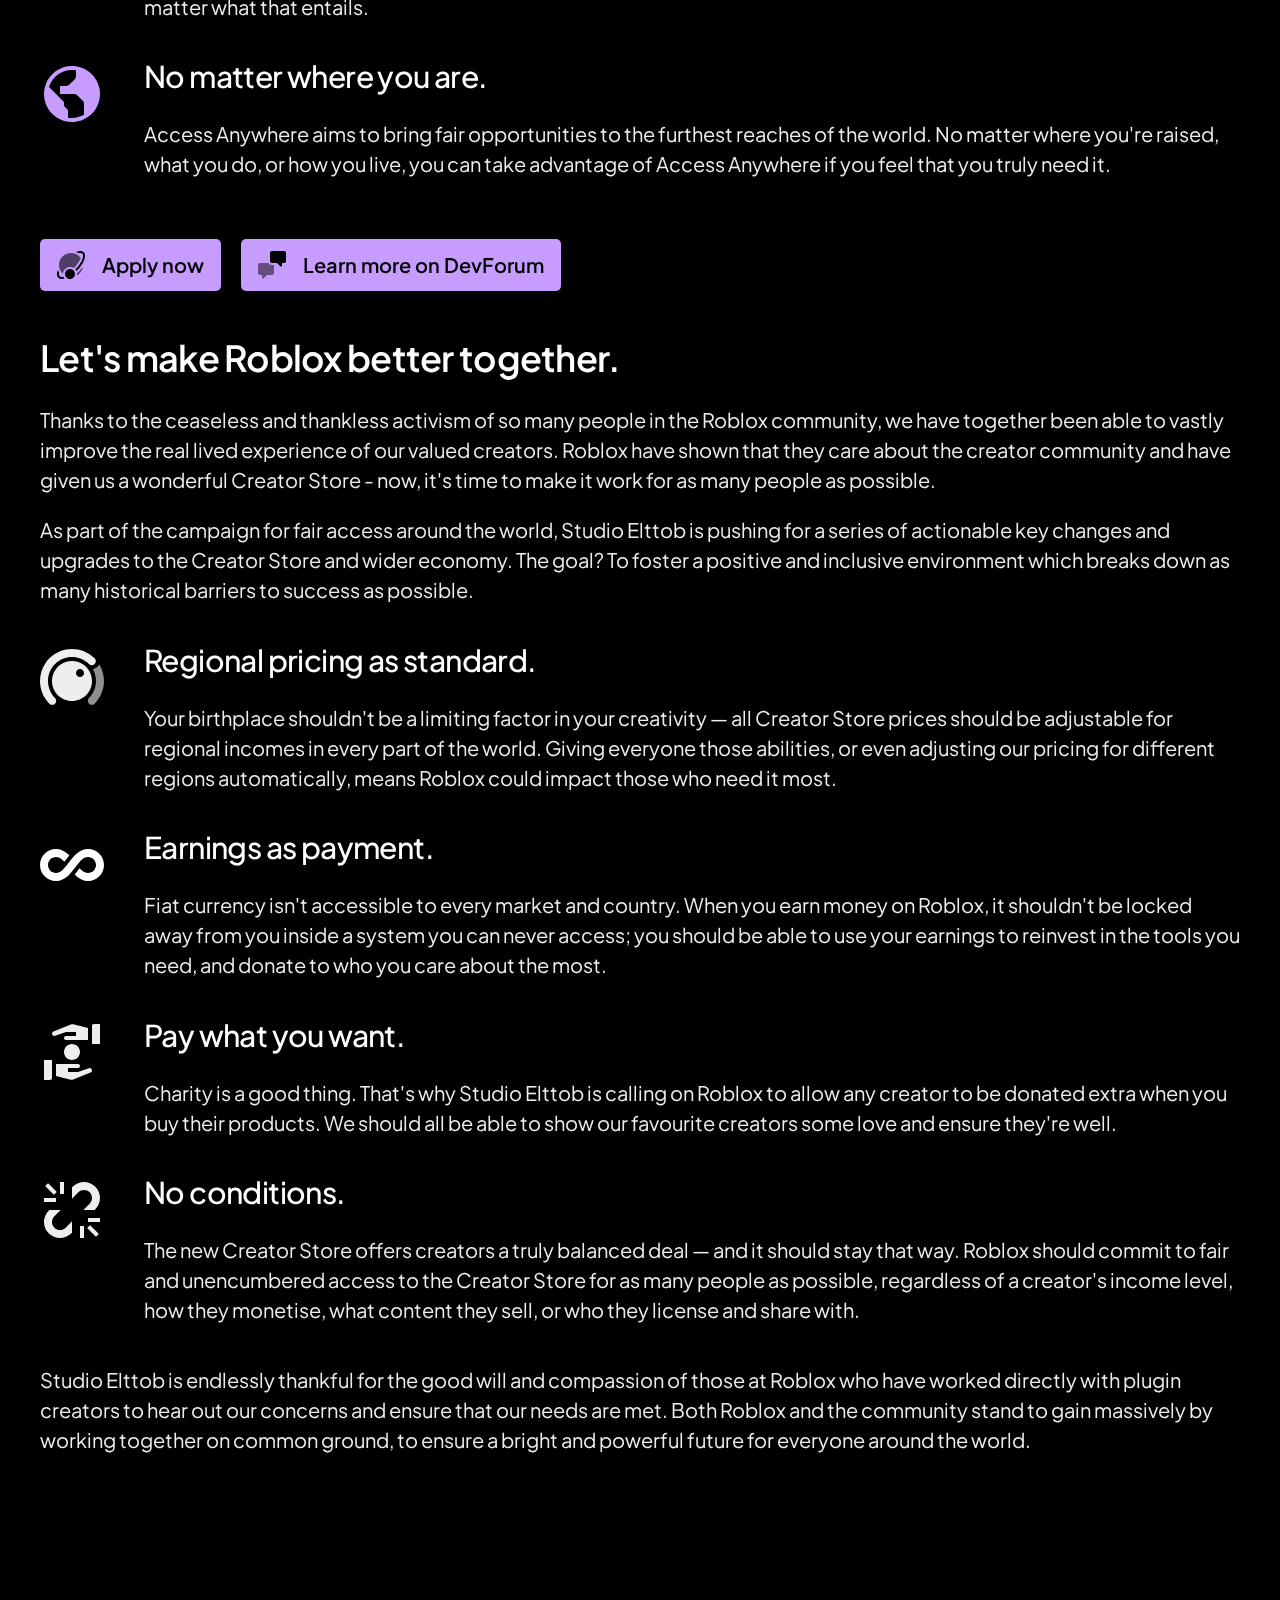
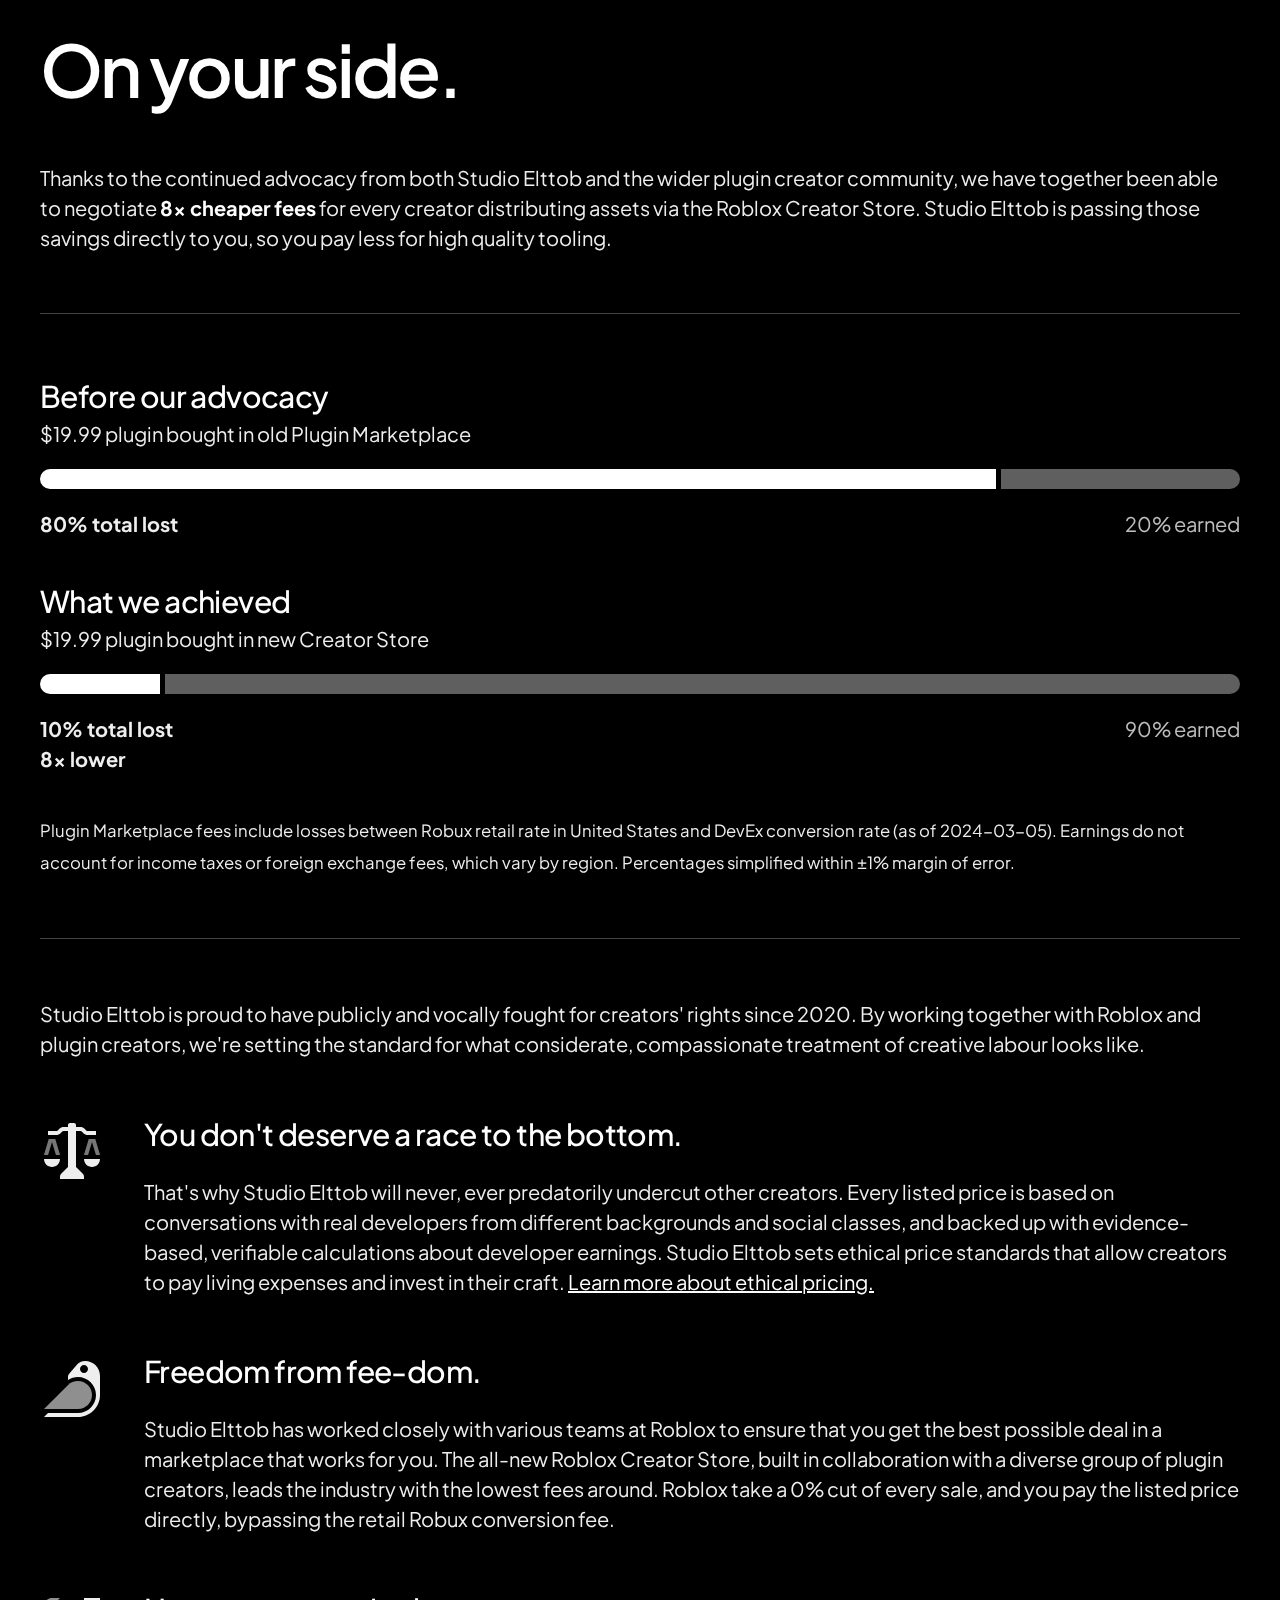
==== commit 4956e9c7: "Update website for Reclass" ====
--- a/next-generation/index.html
+++ b/next-generation/index.html
@@ -33,6 +33,107 @@
 			<hgroup>
 				<h2 id="new-arrivals">Meet the new arrivals.</h2>
 			</hgroup>
+			<article style="--accent: #ADCCFF;">
+				<section class="gallery">
+					<img width="1920" height="1080" src="gallery/reclass/2.jpg" alt="">
+					<img width="1920" height="1080" src="gallery/reclass/3.jpg" alt="">
+					<img width="1920" height="1080" src="gallery/reclass/6.jpg" alt="">
+					<img width="1920" height="1080" src="gallery/reclass/5.jpg" alt="">
+					<img width="1920" height="1080" src="gallery/reclass/4.jpg" alt="">
+					<img width="1920" height="1080" src="gallery/reclass/1.jpg" alt="">
+				</section>
+				<hgroup>
+					<img src="icons/reclass/plugin.svg" alt="Reclass icon">
+					<h3><img class="wordmark" src="logos/reclass.svg" alt="Elttob Reclass"></h3>
+					<p>Revered classic. Radical conversion.</p>
+				</hgroup>
+				<p>
+					The classic Reclass launched as Roblox's first recommendation-driven reclasser. To save space and
+					integrate into your flow, it offered a fresh, focused and lovingly crafted experience, with
+					predictive contextual recommendations at its core.
+				</p>
+				<p>
+					Now, the all-new Elttob&nbsp;Reclass refines those ideas with care and craftsmanship, built on years 
+					of experience, review, and community feedback. Elttob&nbsp;Reclass boasts an ultra-compact design
+					that places prominence on Studio&nbsp;Elttob's most intelligent recommendation algorithms to date
+					&mdash; all powered by the Elttob&nbsp;Suite's next-generation plugin framework for smoothness and
+					fluidity that can't be beat.
+				</p>
+				<lite-youtube videoid="ZBkYsV_BZf8"></lite-youtube>	
+				<section class="icon-breakout">
+					<img src="icons/reclass/compact.svg" alt="Compact icon">
+					<h4>Uncompromising slimness.</h4>
+					<p>
+						Low on screen space? Try Elttob&nbsp;Reclass' brand new ultra-compact design. The iconic
+						suggestions list has been reimagined as <em>Suggestion&nbsp;Flow</em> - a smart, reactive stream
+						of intelligent suggestions that flow across the screen horizontally. Suggestions are densely
+						packed together and immediately apply with one click only, minimising your cursor's travel time.
+					</p>
+				</section>
+				<section class="icon-breakout">
+					<img src="icons/reclass/intelligent.svg" alt="Intelligent icon">
+					<h4>Terminal velocity typing.</h4>
+					<p>
+						Introducing <em>Intelligent&nbsp;Search</em> &mdash; newly introduced to Elttob&nbsp;Reclass for
+						light-speed, telepathic searching. Built on state-of-the-art algorithms from the world of 
+						ultra-performant terminal interfaces, enjoy split-second searches that keep up with keystrokes.
+						And, with relevant results after as few as two characters, you'll never need tab-complete ever
+						again &mdash; just type and go.
+					</p>
+				</section>
+				<section class="icon-breakout">
+					<img src="icons/reclass/turbo.svg" alt="Turbo icon">
+					<h4>The most powerful Reclass engine ever.</h4>
+					<p>
+						Reclass on instinct &mdash; with lossless reclassing, Elttob&nbsp;Reclass backs up any data
+						that's normally lost after a reclass, keeping your hard work safe from accidental reclasses.
+						Plus, with advanced diffing that excludes default property values, whole-file reference analysis,
+						extended support for attributes & tags, and nuanced destruction handling, Elttob&nbsp;Reclass
+						just works every time.
+					</p>
+				</section>
+				<section class="icon-breakout">
+					<img src="icons/reclass/keyboard.svg" alt="Keyboard icon">
+					<h4>Ditch the mouse.</h4>
+					<p>
+						With <em>Instant Typing</em>, Elttob&nbsp;Reclass automatically captures focus while the widget
+						is open, letting you search instance types immediately after selecting targets in the Explorer.
+						Plus, with <em>Reclass Now</em>, you can summon a lightweight Reclass interface no matter where
+						you are in Studio. Just push a button and get suggestions.
+					</p>
+				</section>
+				<section class="icon-breakout">
+					<img src="icons/reclass/viewport.svg" alt="Viewport icon">
+					<h4>Reclass where you work.</h4>
+					<p>
+						Whether you're an animator, environment designer, or lighting artist, the new
+						Elttob&nbsp;Reclass is artist-friendly beyond any other. Get instant suggestions for reclasses
+						whenever you work with lights, VFX, models, physics constraints, parts and much more, right in
+						your 3D viewport. Your most common reclasses sit directly at your fingertips while you work
+						&mdash; no more panels.
+					</p>
+				</section>
+				<section class="icon-breakout">
+					<img src="icons/reclass/price.svg" alt="Price icon">
+					<h4>Built to be accessible.</h4>
+					<p>
+						The new Elttob&nbsp;Reclass becomes the new most affordable product in the next-generation
+						Elttob&nbsp;Suite. With a massive <em>1/3 off permanently</em>, Elttob&nbsp;Reclass is more
+						readily accessible to creators worldwide. And with Access Anywhere, you're included, no matter
+						where in the world you call home.
+					</p>
+				</section>
+				
+				<nav>
+					<a href="#purchase" class="button with-icon" style="--icon: url('icons/reclass/plugin.svg');">
+						Buy Elttob Reclass
+					</a>
+					<a href="#design-tech" class="button with-icon" style="--icon: url('icons/ellipsis.svg');">
+						Inside your plugin
+					</a>
+				</nav>
+			</article>
+			<hr>
 			<article style="--accent: #F3C846;">
 				<section class="gallery">
 					<img width="1920" height="1080" src="gallery/relight/1.jpg" alt="">
@@ -114,27 +215,37 @@
 						that specular highlight is coming from.
 					</p>
 				</section>
-			</article>
-			<lite-youtube videoid="niTctBjDBb0"></lite-youtube>
+
+				<lite-youtube videoid="niTctBjDBb0"></lite-youtube>
+				
+				<nav>
+					<a href="#purchase" class="button with-icon" style="--icon: url('icons/relight/plugin.svg');">
+						Buy Elttob Relight
+					</a>
+					<a href="#design-tech" class="button with-icon" style="--icon: url('icons/ellipsis.svg');">
+						Inside your plugin
+					</a>
+				</nav>
+			</article>
 			<hr>
 			<article>
 				<section class="icon-row">
 					<img src="icons/relight/plugin.svg" alt="Relight icon">
-					<img src="icons/new-plugin/plugin1.svg" alt="New plugin icon">
+					<img src="icons/reclass/plugin.svg" alt="Reclass icon">
 					<img src="icons/new-plugin/plugin2.svg" alt="New plugin icon">
 					<img src="icons/new-plugin/plugin3.svg" alt="New plugin icon">
 				</section>
 				<hgroup>
-					<h3>Three to go.</h3>
+					<h3>Halfway there.</h3>
 				</hgroup>
 				<p>
 					Studio Elttob is celebrating the launch of the next-generation Elttob Suite with four special
 					product releases.
 				</p>
 				<p>
-					Up next, Studio Elttob is hard at work building the definitive edition of the Suite's inaugural 
-					product. With a completely revamped core engine and a thoughtfully evolved user experience, Studio
-					Elttob is upgrading the cornerstone loved by tens of thousands of developers worldwide.
+					Up next, Studio Elttob is rebuilding the platform's most popular tool for quick environments,
+					featuring brand new pipelines for cinematic quality content, and whole new paradigms for previewing
+					and experimenting with large curated asset libraries.
 				</p>
 				<p>
 					If you live in the fast lane, follow Studio Elttob on Twitter. Over the next few months, sneak
@@ -589,6 +700,22 @@
 				<h2 id="purchase">Build better with the Suite.</h2>
 				<p>Uplifting creators. Upgrading creations.</p>
 			</hgroup>
+			<section class="purchase-listing" style="--accent: #ADCCFF;"">
+				<img src="icons/reclass/plugin.svg" alt="Reclass icon">
+				<hgroup>
+					<h3><img class="wordmark" src="logos/reclass-sm.svg" alt="Elttob Reclass"></h3>
+					<p>
+						Flow between instance types.
+					</p>
+				</hgroup>
+				<span class="price-usd">
+					<small>$</small><data value="9.99">9<small>99</small></data>
+				</span>
+				<nav>
+					<a href="https://elttob.uk/go/suite/reclass/roblox/" class="button compact with-icon" style="--icon: url('icons/purchase/roblox.svg');">Buy on Roblox</a>
+					<a href="https://elttob.uk/go/suite/reclass/itch/" class="button compact with-icon" style="--icon: url('icons/purchase/independent.svg');">Buy standalone</a>
+				</nav>
+			</section>
 			<section class="purchase-listing" style="--accent: #F3C846;"">
 				<img src="icons/relight/plugin.svg" alt="Relight icon">
 				<hgroup>
@@ -630,19 +757,17 @@
 		<footer>
 			<img src="footer/suite-logo.svg" alt="Elttob Suite logo">
 			<p class="trademarks">
-				Elttob Suite, Studio Elttob, Elttob Relight and the 'Elttob'
+				Elttob Suite, Studio Elttob, Relight, Reclass and the 'Elttob'
 				name are unregistered trademarks of Daniel P H Fox.
 			</p>
 			<p class="copyright">
 				© Daniel P H Fox 2024. All rights reserved.
 			</p>
 			<nav class="legacy">
-				<h2>Legacy plugins</h2>
-				<a href="https://elttob.uk/go/suite/reclass/">Reclass</a>
-				<a href="https://elttob.uk/go/suite/imiji/">Imiji</a>
+				<h2>Classic Suite</h2>
+				<a href="https://elttob.uk/go/suite/reclass/classic/">Reclass classic</a>
 				<a href="https://elttob.uk/go/suite/atmos/">Atmos</a>
 				<a href="https://elttob.uk/go/suite/incommand/">InCommand</a>
-				<a href="https://elttob.uk/go/suite/pick/">Pick</a>
 			</nav>
 			<nav class="more">
 				<h2>More from Studio Elttob</h2>
--- a/next-generation/style.css
+++ b/next-generation/style.css
@@ -3,6 +3,7 @@
 	padding: 0;
 	box-sizing: border-box;
 	accent-color: var(--accent);
+	scroll-behavior: smooth;
 }
 
 :root {
